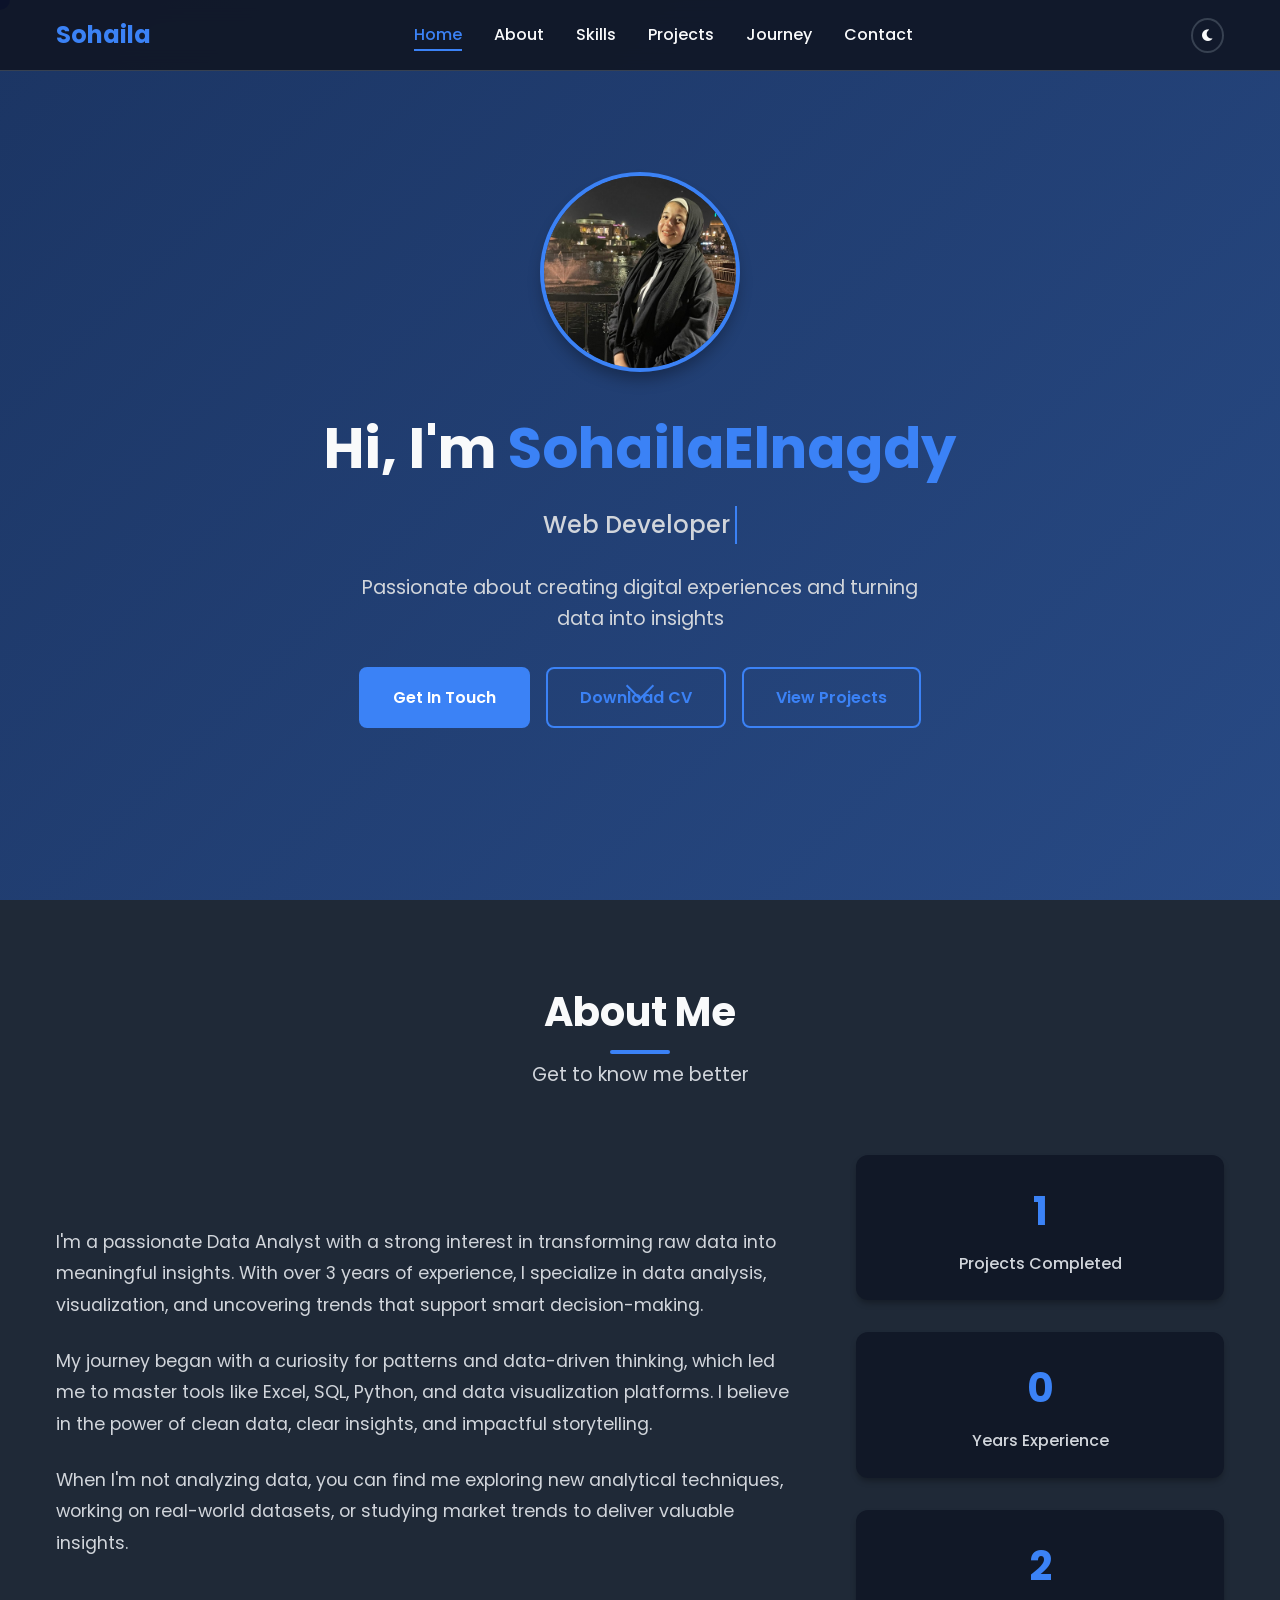
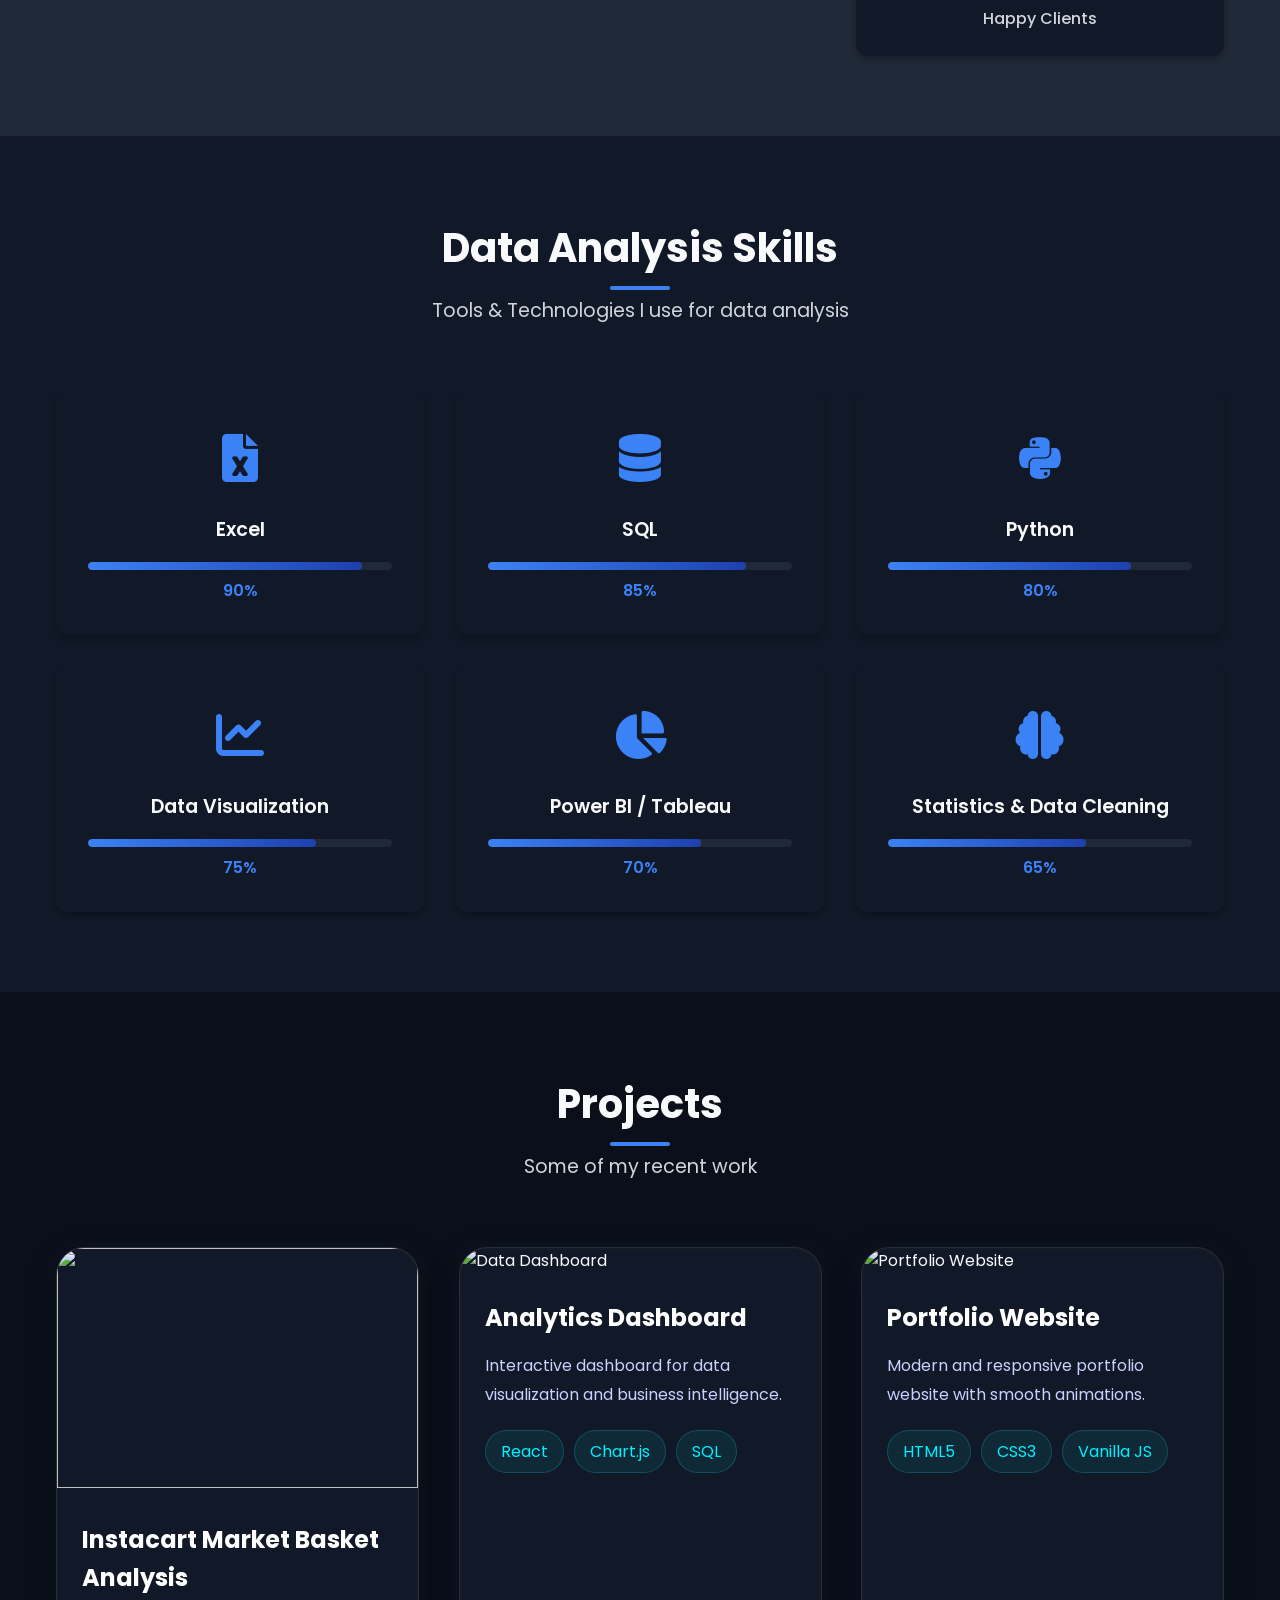
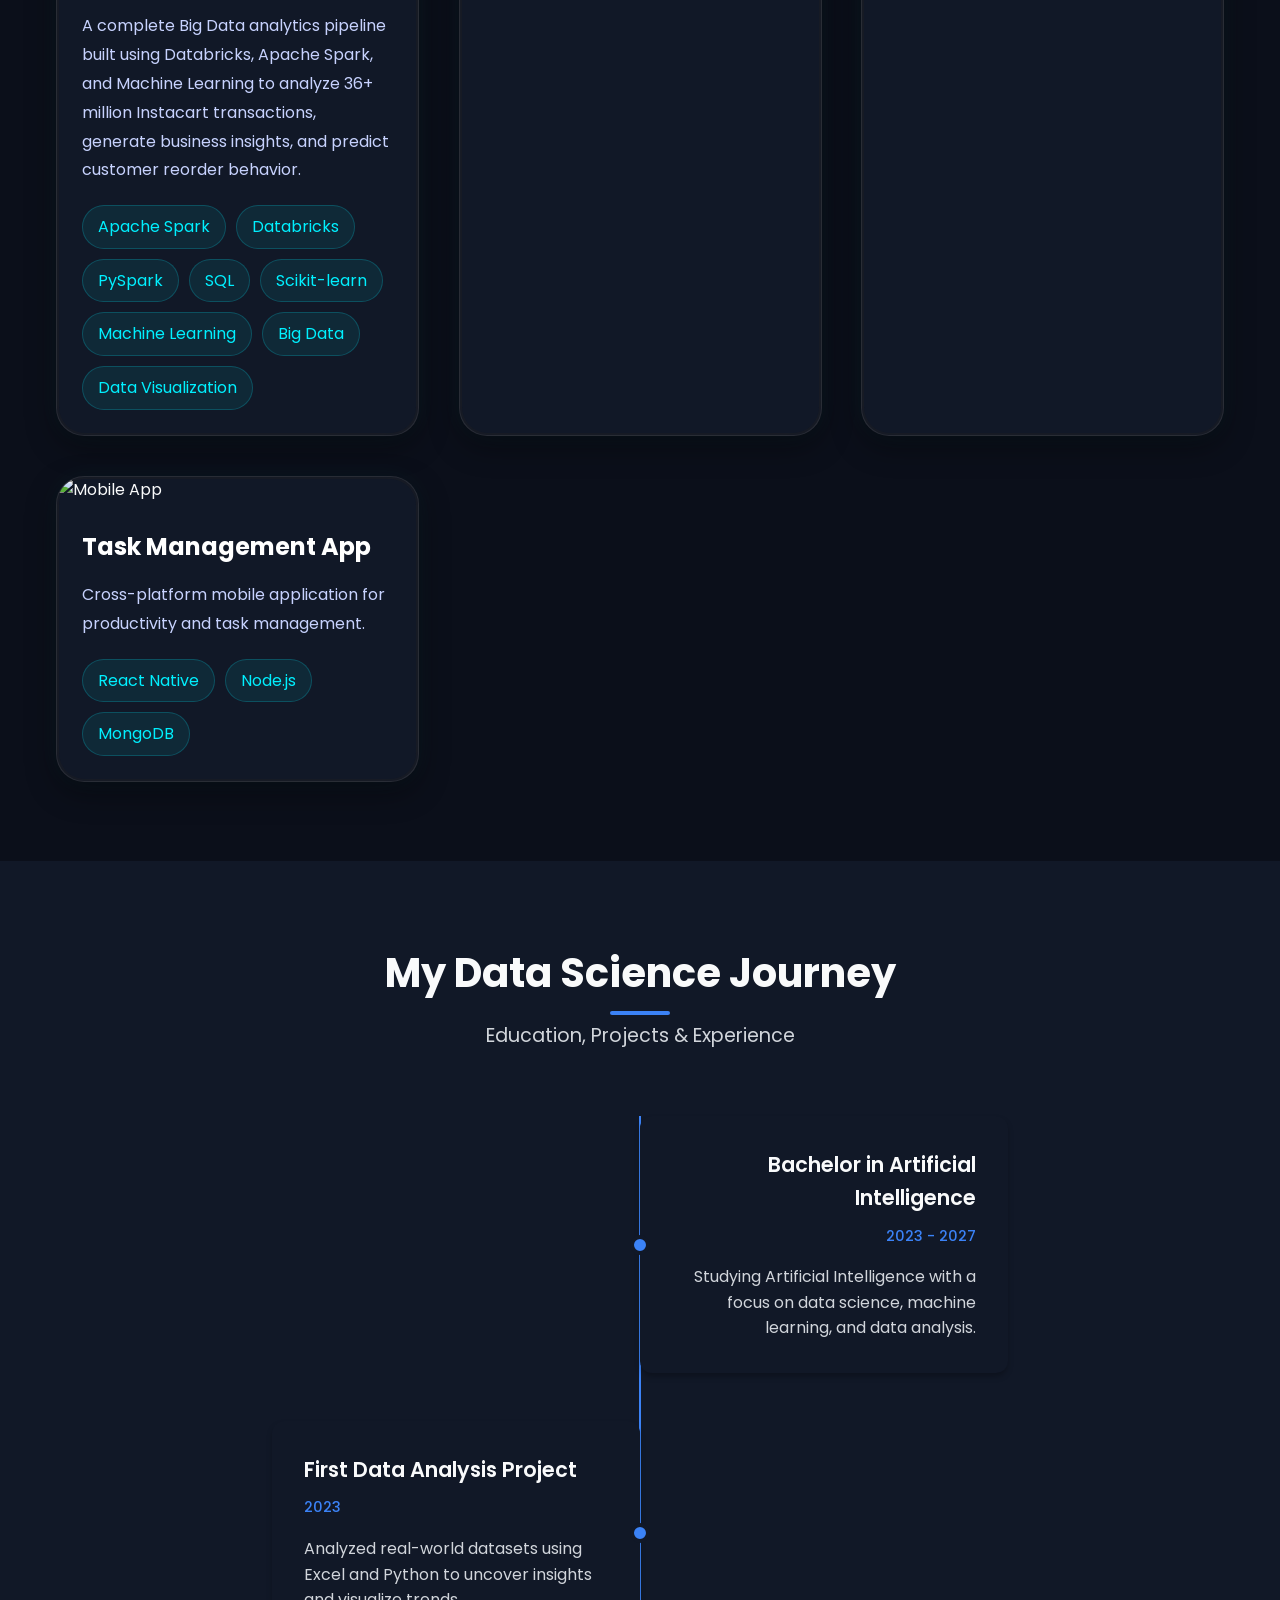
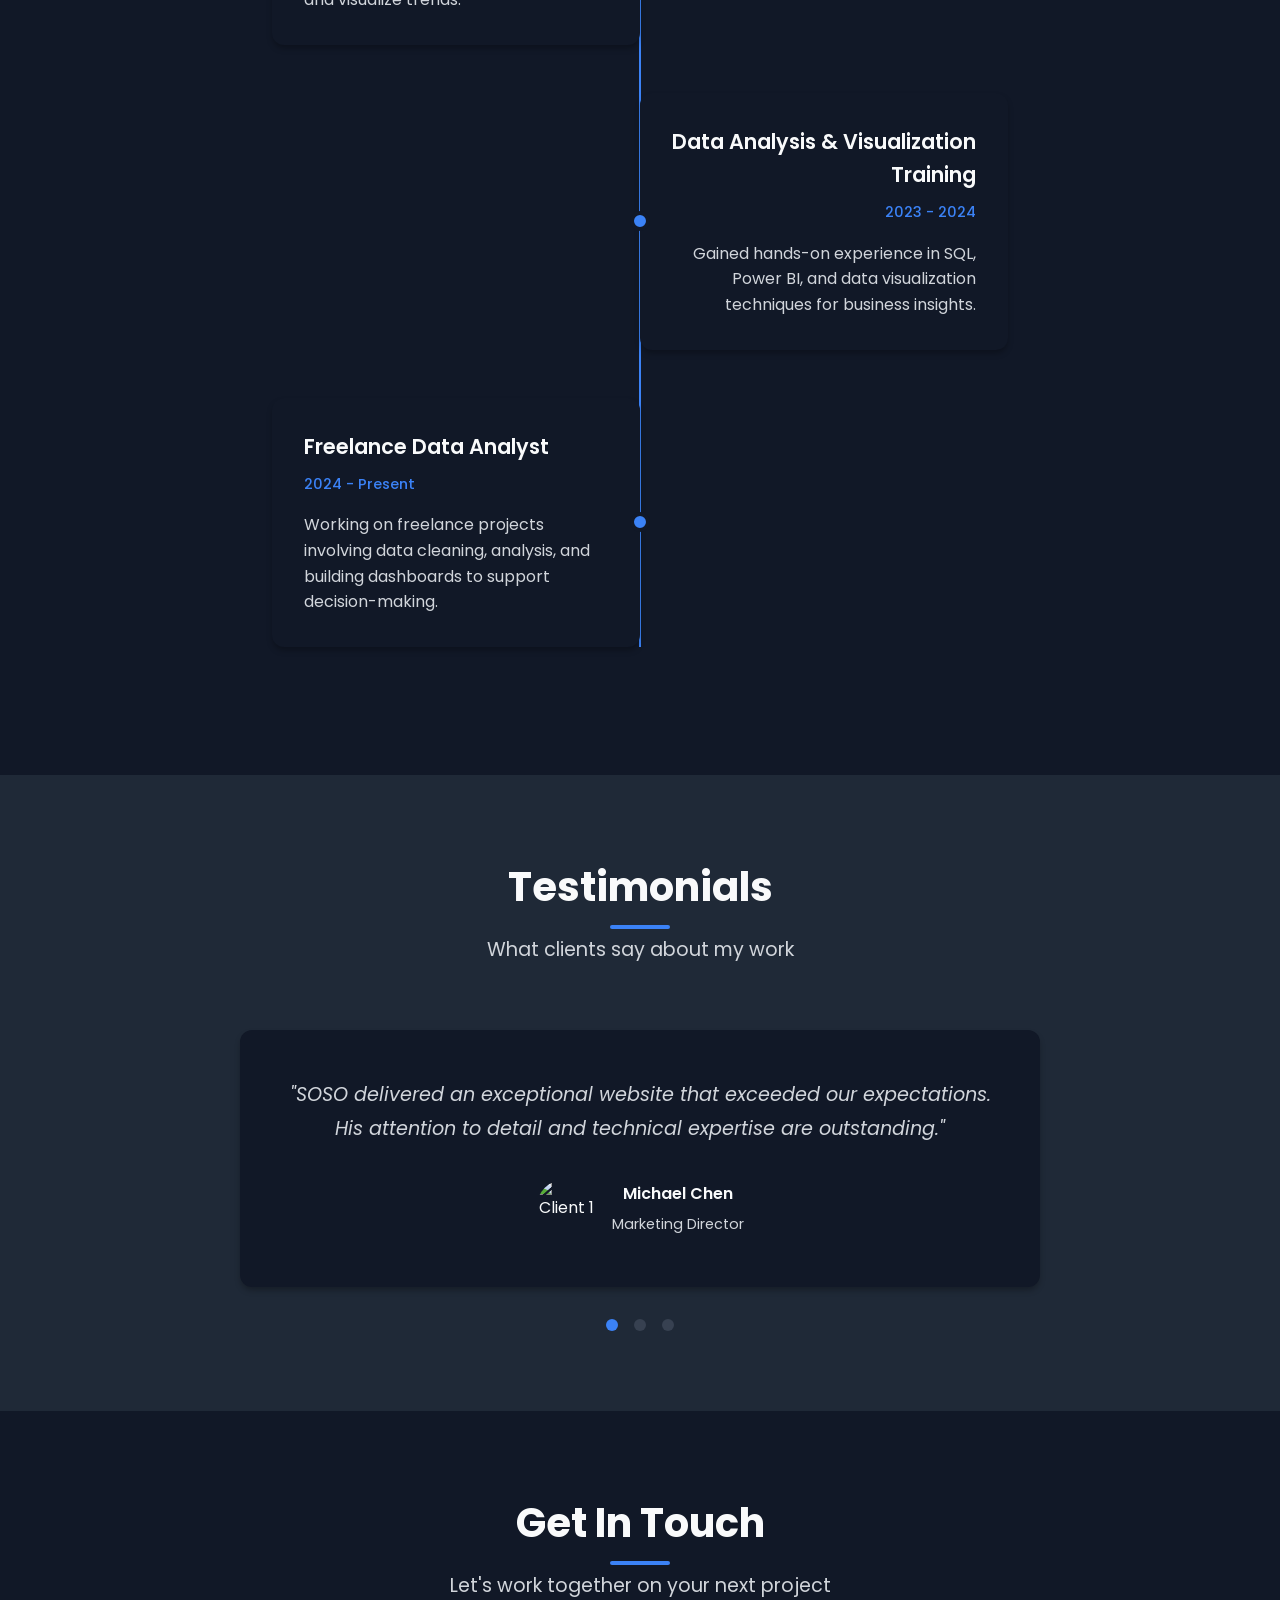
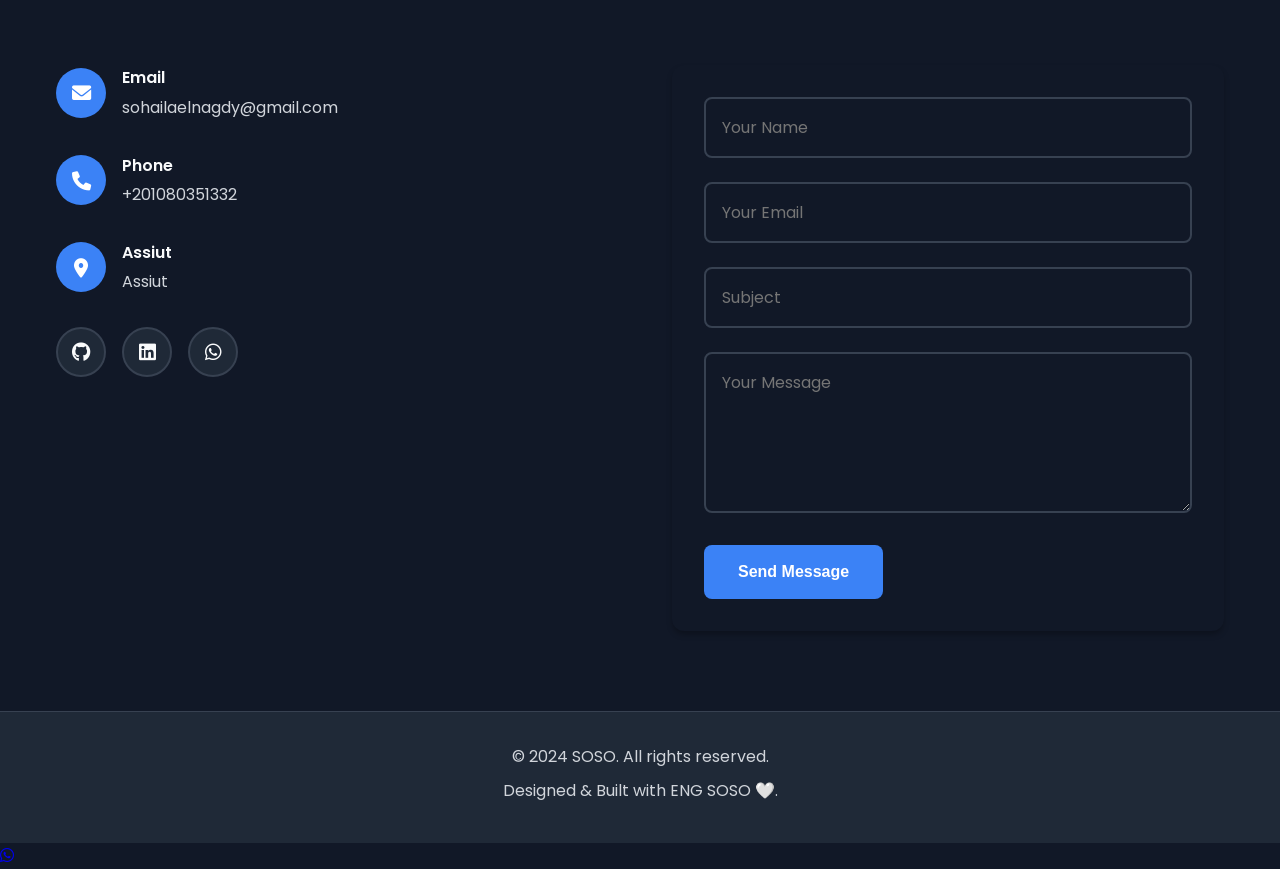
==== index.html @ 79923cd2 "Update index.html" ====
<!DOCTYPE html>
<html lang="en">
<head>
    <meta charset="UTF-8">
    <meta name="viewport" content="width=device-width, initial-scale=1.0">
    <title>Sohailaelnagdy</title>
    <link rel="preconnect" href="https://fonts.googleapis.com">
    <link rel="preconnect" href="https://fonts.gstatic.com" crossorigin>
    <link href="https://fonts.googleapis.com/css2?family=Poppins:wght@300;400;500;600;700&display=swap" rel="stylesheet">
    <link rel="stylesheet" href="https://cdnjs.cloudflare.com/ajax/libs/font-awesome/6.0.0/css/all.min.css">
    <link rel="stylesheet" href="main.css">
    <link rel="stylesheet" href="responsive.css">
</head>
<body>
    <!-- Navigation -->
    <nav class="navbar" id="navbar">
        <div class="nav-container">
            <div class="nav-logo">
                <a href="#home">Sohaila</a>
            </div>
            
            <ul class="nav-menu" id="nav-menu">
                <li class="nav-item">
                    <a href="#home" class="nav-link">Home</a>
                </li>
                <li class="nav-item">
                    <a href="#about" class="nav-link">About</a>
                </li>
                <li class="nav-item">
                    <a href="#skills" class="nav-link">Skills</a>
                </li>
                <li class="nav-item">
                    <a href="#projects" class="nav-link">Projects</a>
                </li>
                <li class="nav-item">
                    <a href="#timeline" class="nav-link">Journey</a>
                </li>
                <li class="nav-item">
                    <a href="#contact" class="nav-link">Contact</a>
                </li>
            </ul>

            <div class="nav-actions">
                <button class="theme-toggle" id="theme-toggle">
                    <i class="fas fa-moon"></i>
                </button>
                
                <div class="nav-toggle" id="nav-toggle">
                    <span class="bar"></span>
                    <span class="bar"></span>
                    <span class="bar"></span>
                </div>
            </div>
            
        </div>
    </nav>

    <!-- Hero Section -->
    <section id="home" class="hero">
        <div class="hero-container">
            <div class="hero-content">
                <div class="profile-image">
                    <img src="imag.jpeg" alt="Zezo Profile">
                </div>
                <h1 class="hero-title">Hi, I'm <span class="highlight">SohailaElnagdy</span></h1>
                <div class="animated-text">
                    <span class="text-animate" id="animated-text"></span>
                </div>
                <p class="hero-description">Passionate about creating digital experiences and turning data into insights</p>
                <div class="hero-buttons">
                    <a href="#contact" class="btn btn-primary">Get In Touch</a>
                    <a href="#" class="btn btn-outline">Download CV</a>
                    <a href="#projects" class="btn btn-outline">View Projects</a>
                    
                </div>
            </div>
            <div class="scroll-indicator">
                <div class="scroll-arrow"></div>
            </div>
        </div>
        <!-- <video autoplay muted loop>
    <source src="background.mp4" type="video/mp4"> -->
    </section>

    
    <!-- About Section -->
    <section id="about" class="about">
        <div class="container">
            <div class="section-header">
                <h2 class="section-title">About Me</h2>
                <p class="section-subtitle">Get to know me better</p>
            </div>
            <div class="about-content">
                <div class="about-text">
                    <p>I'm a passionate Data Analyst with a strong interest in transforming raw data into meaningful insights. With over 3 years of experience, I specialize in data analysis, visualization, and uncovering trends that support smart decision-making.</p>

                    <p>My journey began with a curiosity for patterns and data-driven thinking, which led me to master tools like Excel, SQL, Python, and data visualization platforms. I believe in the power of clean data, clear insights, and impactful storytelling.</p>

                    <p>When I'm not analyzing data, you can find me exploring new analytical techniques, working on real-world datasets, or studying market trends to deliver valuable insights.</p>
                </div>
                <div class="about-stats">
                    <div class="stat-item">
                        <h3 class="stat-number" data-target="5">0</h3>
                        <p class="stat-label">Projects Completed</p>
                    </div>
                    <div class="stat-item">
                        <h3 class="stat-number" data-target="3">0</h3>
                        <p class="stat-label">Years Experience</p>
                    </div>
                    <div class="stat-item">
                        <h3 class="stat-number" data-target="9">0</h3>
                        <p class="stat-label">Happy Clients</p>
                    </div>
                </div>
            </div>
        </div>
    </section>

    <!-- Skills Section -->
    <section id="skills" class="skills">
        <div class="container">
            <div class="section-header">
                <h2 class="section-title">Data Analysis Skills</h2>
                <p class="section-subtitle">Tools & Technologies I use for data analysis</p>
            </div>
    
            <div class="skills-grid">
    
                <div class="skill-card" data-skill="90">
                    <div class="skill-icon">
                        <i class="fas fa-file-excel"></i>
                    </div>
                    <h3 class="skill-name">Excel</h3>
                    <div class="skill-progress">
                        <div class="progress-bar" data-width="90"></div>
                    </div>
                    <span class="skill-percentage">90%</span>
                </div>
    
                <div class="skill-card" data-skill="85">
                    <div class="skill-icon">
                        <i class="fas fa-database"></i>
                    </div>
                    <h3 class="skill-name">SQL</h3>
                    <div class="skill-progress">
                        <div class="progress-bar" data-width="85"></div>
                    </div>
                    <span class="skill-percentage">85%</span>
                </div>
    
                <div class="skill-card" data-skill="80">
                    <div class="skill-icon">
                        <i class="fab fa-python"></i>
                    </div>
                    <h3 class="skill-name">Python</h3>
                    <div class="skill-progress">
                        <div class="progress-bar" data-width="80"></div>
                    </div>
                    <span class="skill-percentage">80%</span>
                </div>
    
                <div class="skill-card" data-skill="75">
                    <div class="skill-icon">
                        <i class="fas fa-chart-line"></i>
                    </div>
                    <h3 class="skill-name">Data Visualization</h3>
                    <div class="skill-progress">
                        <div class="progress-bar" data-width="75"></div>
                    </div>
                    <span class="skill-percentage">75%</span>
                </div>
    
                <div class="skill-card" data-skill="70">
                    <div class="skill-icon">
                        <i class="fas fa-chart-pie"></i>
                    </div>
                    <h3 class="skill-name">Power BI / Tableau</h3>
                    <div class="skill-progress">
                        <div class="progress-bar" data-width="70"></div>
                    </div>
                    <span class="skill-percentage">70%</span>
                </div>
    
                <div class="skill-card" data-skill="65">
                    <div class="skill-icon">
                        <i class="fas fa-brain"></i>
                    </div>
                    <h3 class="skill-name">Statistics & Data Cleaning</h3>
                    <div class="skill-progress">
                        <div class="progress-bar" data-width="65"></div>
                    </div>
                    <span class="skill-percentage">65%</span>
                </div>
    
            </div>
        </div>
    </section>

    <!-- Projects Section -->
    <section id="projects" class="projects">
        <div class="container">
            <div class="section-header">
                <h2 class="section-title">Projects</h2>
                <p class="section-subtitle">Some of my recent work</p>
            </div>
            <div class="projects-grid">
                <div class="project-card">
                    <div class="project-image">
                        <img src="https://www.orbitechno.com/assets/images/animal/1736480292-1590826222.jpg">
                        <div class="project-overlay">
                            <a href="https://github.com/s23011844-maker/EcommerceProject" class="project-link">View Project</a>

                        </div>
                    </div>
                  <div class="project-info">
    <h3 class="project-title">Instacart Market Basket Analysis</h3>

    <p class="project-description">
        A complete Big Data analytics pipeline built using Databricks, Apache Spark, and Machine Learning to analyze 36+ million Instacart transactions, generate business insights, and predict customer reorder behavior.
    </p>

    <div class="project-tags">
        <span class="tag">Apache Spark</span>
        <span class="tag">Databricks</span>
        <span class="tag">PySpark</span>
        <span class="tag">SQL</span>
        <span class="tag">Scikit-learn</span>
        <span class="tag">Machine Learning</span>
        <span class="tag">Big Data</span>
        <span class="tag">Data Visualization</span>
    </div>
</div>
                </div>
                <div class="project-card">
                    <div class="project-image">
                        <img src="https://images.pexels.com/photos/590020/pexels-photo-590020.jpeg?auto=compress&cs=tinysrgb&w=500" alt="Data Dashboard">
                        <div class="project-overlay">
                            <a href="#" class="project-link">View Project</a>
                        </div>
                    </div>
                    <div class="project-info">
                        <h3 class="project-title">Analytics Dashboard</h3>
                        <p class="project-description">Interactive dashboard for data visualization and business intelligence.</p>
                        <div class="project-tags">
                            <span class="tag">React</span>
                            <span class="tag">Chart.js</span>
                            <span class="tag">SQL</span>
                        </div>
                    </div>
                </div>
                <div class="project-card">
                    <div class="project-image">
                        <img src="https://images.pexels.com/photos/4164418/pexels-photo-4164418.jpeg?auto=compress&cs=tinysrgb&w=500" alt="Portfolio Website">
                        <div class="project-overlay">
                            <a href="#" class="project-link">View Project</a>
                        </div>
                    </div>
                    <div class="project-info">
                        <h3 class="project-title">Portfolio Website</h3>
                        <p class="project-description">Modern and responsive portfolio website with smooth animations.</p>
                        <div class="project-tags">
                            <span class="tag">HTML5</span>
                            <span class="tag">CSS3</span>
                            <span class="tag">Vanilla JS</span>
                        </div>
                    </div>
                </div>
                <div class="project-card">
                    <div class="project-image">
                        <img src="https://images.pexels.com/photos/3183150/pexels-photo-3183150.jpeg?auto=compress&cs=tinysrgb&w=500" alt="Mobile App">
                        <div class="project-overlay">
                            <a href="#" class="project-link">View Project</a>
                        </div>
                    </div>
                    <div class="project-info">
                        <h3 class="project-title">Task Management App</h3>
                        <p class="project-description">Cross-platform mobile application for productivity and task management.</p>
                        <div class="project-tags">
                            <span class="tag">React Native</span>
                            <span class="tag">Node.js</span>
                            <span class="tag">MongoDB</span>
                        </div>
                    </div>
                </div>
            </div>
        </div>
    </section>
    <!-- Timeline Section -->
    <section id="timeline" class="timeline">
        <div class="container">
            <div class="section-header">
                <h2 class="section-title">My Data Science Journey</h2>
                <p class="section-subtitle">Education, Projects & Experience</p>
            </div>
    
            <div class="timeline-container">
    
                <div class="timeline-item">
                    <div class="timeline-marker"></div>
                    <div class="timeline-content">
                        <h3 class="timeline-title">Bachelor in Artificial Intelligence</h3>
                        <span class="timeline-date">2023 - 2027</span>
                        <p class="timeline-description">
                            Studying Artificial Intelligence with a focus on data science, machine learning, and data analysis.
                        </p>
                    </div>
                </div>
    
                <div class="timeline-item">
                    <div class="timeline-marker"></div>
                    <div class="timeline-content">
                        <h3 class="timeline-title">First Data Analysis Project</h3>
                        <span class="timeline-date">2023</span>
                        <p class="timeline-description">
                            Analyzed real-world datasets using Excel and Python to uncover insights and visualize trends.
                        </p>
                    </div>
                </div>
    
                <div class="timeline-item">
                    <div class="timeline-marker"></div>
                    <div class="timeline-content">
                        <h3 class="timeline-title">Data Analysis & Visualization Training</h3>
                        <span class="timeline-date">2023 - 2024</span>
                        <p class="timeline-description">
                            Gained hands-on experience in SQL, Power BI, and data visualization techniques for business insights.
                        </p>
                    </div>
                </div>
    
                <div class="timeline-item">
                    <div class="timeline-marker"></div>
                    <div class="timeline-content">
                        <h3 class="timeline-title">Freelance Data Analyst</h3>
                        <span class="timeline-date">2024 - Present</span>
                        <p class="timeline-description">
                            Working on freelance projects involving data cleaning, analysis, and building dashboards to support decision-making.
                        </p>
                    </div>
                </div>
    
            </div>
        </div>
    </section>

    <!-- Testimonials Section -->
    <section id="testimonials" class="testimonials">
        <div class="container">
            <div class="section-header">
                <h2 class="section-title">Testimonials</h2>
                <p class="section-subtitle">What clients say about my work</p>
            </div>
            <div class="testimonial-slider">
                <div class="testimonial-item active">
                    <div class="testimonial-content">
                        <p>"SOSO delivered an exceptional website that exceeded our expectations. His attention to detail and technical expertise are outstanding."</p>
                        <div class="testimonial-author">
                            <img src="https://de.web.img3.acsta.net/r_654_368/img/18/e1/18e13346c909bdeaecd4d422c43b8c72.jpg" alt="Client 1">
                            <div class="author-info">
                                <h4>Michael Chen</h4>
                                <span>Marketing Director</span>
                            </div>
                        </div>
                    </div>
                </div>
                <div class="testimonial-item">
                    <div class="testimonial-content">
                        <p>"The data analysis insights SOSO provided helped us make crucial business decisions. Highly professional and reliable."</p>
                        <div class="testimonial-author">
                            <img src="https://e1.pxfuel.com/desktop-wallpaper/127/206/desktop-wallpaper-teen-wolf-allison-argent-and-crystal-reed-allison-argent.jpg" alt="Client 2">
                            <div class="author-info">
                                <h4>Sarah Johnson</h4>
                                <span>Business Owner</span>
                            </div>
                        </div>
                    </div>
                </div>
                <div class="testimonial-item">
                    <div class="testimonial-content">
                        <p>"Working with SOSO was a pleasure. The project was delivered on time with excellent communication throughout."</p>
                        <div class="testimonial-author">
                            <img src="https://media.filfan.com/NewsPics/FilfanNew/large/GreenEys_24.jpg" alt="Client 3">
                            <div class="author-info">
                                <h4>Emily Rodriguez</h4>
                                <span>Startup Founder</span>
                            </div>
                        </div>
                    </div>
                </div>
            </div>
            <div class="testimonial-dots">
                <span class="dot active" data-slide="0"></span>
                <span class="dot" data-slide="1"></span>
                <span class="dot" data-slide="2"></span>
            </div>
        </div>
    </section>

    <!-- Contact Section -->
    <section id="contact" class="contact">
        <div class="container">
            <div class="section-header">
                <h2 class="section-title">Get In Touch</h2>
                <p class="section-subtitle">Let's work together on your next project</p>
            </div>
            <div class="contact-content">
                <div class="contact-info">
                    <div class="contact-item">
                        <div class="contact-icon">
                            <i class="fas fa-envelope"></i>
                        </div>
                        <div class="contact-details">
                            <h4>Email</h4>
                            <p>sohailaelnagdy@gmail.com</p>
                        </div>
                    </div>
                    <div class="contact-item">
                        <div class="contact-icon">
                            <i class="fas fa-phone"></i>
                        </div>
                        <div class="contact-details">
                            <h4>Phone</h4>
                            <p>+201080351332</p>
                        </div>
                    </div>
                    <div class="contact-item">
                        <div class="contact-icon">
                            <i class="fas fa-map-marker-alt"></i>
                        </div>
                        <div class="contact-details">
                            <h4>Assiut</h4>
                            <p>Assiut</p>
                        </div>
                    </div>
                    <div class="social-links">
                        <a href="https://github.com/s23011844-maker" class="social-link">
                            <i class="fab fa-github"></i>
                        </a>
                        <a href="https://www.linkedin.com/in/sohaila-abdelaal-elnagdy-907010293?" class="social-link">
                            <i class="fab fa-linkedin"></i>
                        </a>
                       
                        <a href="+201080351332" class="social-link">
                            <i class="fab fa-whatsapp"></i>
                        </a>
                    </div>
                </div>
                <div class="contact-form">
                    <form id="contact-form">
                        <div class="form-group">
                            <input type="text" id="name" name="name" placeholder="Your Name" required>
                        </div>
                        <div class="form-group">
                            <input type="email" id="email" name="email" placeholder="Your Email" required>
                        </div>
                        <div class="form-group">
                            <input type="text" id="subject" name="subject" placeholder="Subject" required>
                        </div>
                        <div class="form-group">
                            <textarea id="message" name="message" rows="5" placeholder="Your Message" required></textarea>
                        </div>
                        <button type="submit" class="btn btn-primary">Send Message</button>
                    </form>
                </div>
            </div>
        </div>
    </section>

    <!-- Footer -->
    <footer class="footer">
        <div class="container">
            <div class="footer-content">
                <p>&copy; 2024 SOSO. All rights reserved.</p>
                <p>Designed & Built with ENG SOSO 🤍.</p>
            </div>
        </div>
    </footer>

    <script src="main.js"></script>
    <script src="animations.js"></script>
    <script src="darkmode.js"></script>
    <a href="+201080351332" target="_blank" class="floating-whatsapp" aria-label="تواصل معي على واتساب">
    <i class="fab fa-whatsapp"></i>
</a>
</body
    </html>
---- main.css ----
/* Reset and Base Styles */
* {
    margin: 0;
    padding: 0;
    box-sizing: border-box;
}

:root {
    --primary-color: #3B82F6;
    --secondary-color: #1E40AF;
    --accent-color: #F59E0B;
    --text-primary: #1F2937;
    --text-secondary: #6B7280;
    --bg-primary: #FFFFFF;
    --bg-secondary: #F3F4F6;
    --border-color: #E5E7EB;
    --shadow: 0 4px 6px -1px rgba(0, 0, 0, 0.1);
    --shadow-lg: 0 10px 15px -3px rgba(0, 0, 0, 0.1);
    --transition: all 0.3s cubic-bezier(0.4, 0, 0.2, 1);
}

[data-theme="dark"] {
    --text-primary: #F9FAFB;
    --text-secondary: #D1D5DB;
    --bg-primary: #111827;
    --bg-secondary: #1F2937;
    --border-color: #374151;
    --shadow: 0 4px 6px -1px rgba(0, 0, 0, 0.3);
    --shadow-lg: 0 10px 15px -3px rgba(0, 0, 0, 0.3);
}

html {
    scroll-behavior: smooth;
    scroll-padding-top: 80px; 
}

body {
    font-family: 'Poppins', sans-serif;
    line-height: 1.6;
    color: var(--text-primary);
    background-color: var(--bg-primary);
    transition: var(--transition);
}

.container {
    max-width: 1200px;
    margin: 0 auto;
    padding: 0 1rem;
}

/* Navigation */
.navbar {
    position: fixed;
    top: 0;
    width: 100%;
    background: rgba(255, 255, 255, 0.95);
    backdrop-filter: blur(10px);
    z-index: 1000;
    padding: 1rem 0;
    transition: var(--transition);
    border-bottom: 1px solid var(--border-color);
}

[data-theme="dark"] .navbar {
    background: rgba(17, 24, 39, 0.95);
}

.navbar.scrolled {
    background: var(--bg-primary);
    box-shadow: var(--shadow);
}

.nav-container {
    max-width: 1200px;
    margin: 0 auto;
    padding: 0 1rem;
    display: flex;
    justify-content: space-between;
    align-items: center;
}

.nav-logo a {
    font-size: 1.5rem;
    font-weight: 700;
    color: var(--primary-color);
    text-decoration: none;
}

.nav-menu {
    display: flex;
    list-style: none;
    gap: 2rem;
}

.nav-link {
    color: var(--text-primary);
    text-decoration: none;
    font-weight: 500;
    transition: var(--transition);
    position: relative;
}

.nav-link:hover,
.nav-link.active {
    color: var(--primary-color);
}

.nav-link::after {
    content: '';
    position: absolute;
    bottom: -5px;
    left: 0;
    width: 0;
    height: 2px;
    background: var(--primary-color);
    transition: var(--transition);
}

.nav-link:hover::after,
.nav-link.active::after {
    width: 100%;
}

.nav-actions {
    display: flex;
    align-items: center;
    gap: 1rem;
}

.theme-toggle {
    background: none;
    border: 2px solid var(--border-color);
    color: var(--text-primary);
    padding: 0.5rem;
    border-radius: 50%;
    cursor: pointer;
    transition: var(--transition);
    margin-left: 1rem;
}

.theme-toggle:hover {
    border-color: var(--primary-color);
    color: var(--primary-color);
}

.nav-toggle {
    display: none;
    flex-direction: column;
    cursor: pointer;
}

.bar {
    width: 25px;
    height: 3px;
    background: var(--text-primary);
    margin: 3px 0;
    transition: var(--transition);
}

@media (min-width: 769px) {
    .nav-toggle {
        display: none;
    }
}

/* Hero Section */
.hero {
    min-height: 100vh;
    display: flex;
    align-items: center;
    background: linear-gradient(135deg, var(--bg-primary) 0%, var(--bg-secondary) 100%);
    position: relative;
    overflow: hidden;
    padding-top: 80px;
}

.hero::before {
    content: '';
    position: absolute;
    top: 0;
    left: 0;
    right: 0;
    bottom: 0;
    background: linear-gradient(135deg, #1e3c72, #2a5298);
    opacity: 0.8;
    z-index: 0;
}

.hero-container {
    max-width: 1200px;
    margin: 0 auto;
    padding: 0 1rem;
    text-align: center;
    position: relative;
    z-index: 1;
}

.profile-image {
    width: 200px;
    height: 200px;
    margin: 0 auto 2rem;
    border-radius: 50%;
    overflow: hidden;
    border: 4px solid var(--primary-color);
    box-shadow: var(--shadow-lg);
    transition: var(--transition);
}

.profile-image:hover {
    transform: scale(1.05);
}

.profile-image img {
    width: 100%;
    height: 100%;
    object-fit: cover;
}

.hero-title {
    font-size: 3.5rem;
    font-weight: 700;
    margin-bottom: 1rem;
    color: var(--text-primary);
}

.hero-title .typing {
    width: 0;
    overflow: hidden;
    white-space: nowrap;
    border-right: 3px solid #0ea5e9;
    animation: typing 3s steps(15, end) forwards, blink 0.8s infinite;
    display: inline-block;
}

@keyframes typing {
    from {width: 0;}
    to {width: 100%;}
}

@keyframes blink {
    50% {border-color: transparent;}
}

.highlight {
    color: var(--primary-color);
}

.animated-text {
    font-size: 1.5rem;
    margin-bottom: 2rem;
    height: 2rem;
    display: flex;
    align-items: center;
    justify-content: center;
}

.text-animate {
    color: var(--text-secondary);
    font-weight: 500;
    border-right: 2px solid var(--primary-color);
    padding-right: 5px;
    animation: cursor-blink 1s infinite;
}

@keyframes cursor-blink {
    0%, 50% { border-color: var(--primary-color); }
    51%, 100% { border-color: transparent; }
}

.hero-description {
    font-size: 1.2rem;
    color: var(--text-secondary);
    max-width: 600px;
    margin: 0 auto 2rem;
}

.hero-buttons {
    display: flex;
    gap: 1rem;
    justify-content: center;
    flex-wrap: wrap;
}

.scroll-indicator {
    position: absolute;
    bottom: 2rem;
    left: 50%;
    transform: translateX(-50%);
}

.scroll-arrow {
    width: 20px;
    height: 20px;
    border-right: 2px solid var(--primary-color);
    border-bottom: 2px solid var(--primary-color);
    transform: rotate(45deg);
    animation: bounce 2s infinite;
}

@keyframes bounce {
    0%, 20%, 50%, 80%, 100% {
        transform: translateY(0) rotate(45deg);
    }
    40% {
        transform: translateY(-10px) rotate(45deg);
    }
    60% {
        transform: translateY(-5px) rotate(45deg);
    }
}

/* Buttons */
.btn {
    display: inline-block;
    padding: 1rem 2rem;
    border-radius: 8px;
    text-decoration: none;
    font-weight: 600;
    transition: var(--transition);
    border: 2px solid transparent;
    cursor: pointer;
    font-size: 1rem;
}

.btn-primary {
    background: var(--primary-color);
    color: white;
}

.btn-primary:hover {
    background: var(--secondary-color);
    transform: translateY(-2px);
    box-shadow: var(--shadow-lg);
}

.btn-outline {
    border: 2px solid var(--primary-color);
    color: var(--primary-color);
    background: transparent;
}

.btn-outline:hover {
    background: var(--primary-color);
    color: white;
    transform: translateY(-2px);
    box-shadow: var(--shadow-lg);
}

/* Section Styles */
section {
    padding: 5rem 0;
}

.section-header {
    text-align: center;
    margin-bottom: 4rem;
}

.section-title {
    font-size: 2.5rem;
    font-weight: 700;
    color: var(--text-primary);
    margin-bottom: 1rem;
    position: relative;
}

.section-title::after {
    content: '';
    position: absolute;
    bottom: -10px;
    left: 50%;
    transform: translateX(-50%);
    width: 60px;
    height: 4px;
    background: var(--primary-color);
    border-radius: 2px;
}

.section-subtitle {
    font-size: 1.2rem;
    color: var(--text-secondary);
}

/* About Section */
.about {
    background: var(--bg-secondary);
}

.about-content {
    display: grid;
    grid-template-columns: 2fr 1fr;
    gap: 4rem;
    align-items: center;
}

.about-text p {
    margin-bottom: 1.5rem;
    color: var(--text-secondary);
    font-size: 1.1rem;
    line-height: 1.8;
}

.about-stats {
    display: flex;
    flex-direction: column;
    gap: 2rem;
}

.stat-item {
    text-align: center;
    padding: 1.5rem;
    background: var(--bg-primary);
    border-radius: 12px;
    box-shadow: var(--shadow);
    transition: var(--transition);
}

.stat-item:hover {
    transform: translateY(-5px);
    box-shadow: var(--shadow-lg);
}

.stat-number {
    font-size: 2.5rem;
    font-weight: 700;
    color: var(--primary-color);
    margin-bottom: 0.5rem;
}

.stat-label {
    color: var(--text-secondary);
    font-weight: 500;
}

/* Skills Section */
.skills-grid {
    display: grid;
    grid-template-columns: repeat(auto-fit, minmax(300px, 1fr));
    gap: 2rem;
}

.skill-card {
    background: var(--bg-primary);
    padding: 2rem;
    border-radius: 12px;
    box-shadow: var(--shadow);
    transition: var(--transition);
    text-align: center;
}

.skill-card:hover {
    transform: translateY(-5px);
    box-shadow: var(--shadow-lg);
}

.skill-icon {
    font-size: 3rem;
    color: var(--primary-color);
    margin-bottom: 1rem;
}

.skill-name {
    font-size: 1.2rem;
    font-weight: 600;
    color: var(--text-primary);
    margin-bottom: 1rem;
}

.skill-progress {
    width: 100%;
    height: 8px;
    background: var(--bg-secondary);
    border-radius: 4px;
    overflow: hidden;
    margin-bottom: 0.5rem;
}

.progress-bar {
    height: 100%;
    background: linear-gradient(90deg, var(--primary-color), var(--secondary-color));
    border-radius: 4px;
    width: 0;
    transition: width 2s ease-in-out;
}

.skill-percentage {
    font-weight: 600;
    color: var(--primary-color);
}

/* =========================
   FUTURISTIC PROJECT CARDS
========================= */
.projects {
    background: #0b0f1a;
    position: relative;
    overflow: hidden;
}

.projects-grid {
    display: grid;
    grid-template-columns: repeat(auto-fit, minmax(340px, 1fr));
    gap: 40px;
    perspective: 1400px;
}

@keyframes floatCard {
    0% { transform: translateY(0px); }
    50% { transform: translateY(-15px); }
    100% { transform: translateY(0px); }
}

.project-card {
    position: relative;
    overflow: hidden;
    border-radius: 28px;
    background: rgba(255, 255, 255, 0.05);
    backdrop-filter: blur(20px);
    border: 1px solid rgba(255, 255, 255, 0.08);
    box-shadow: 0 10px 30px rgba(0, 0, 0, 0.4), 0 0 25px rgba(0, 255, 255, 0.05);
    transition: transform .25s cubic-bezier(.2, .8, .2, 1), box-shadow .25s ease;
    transform-style: preserve-3d;
    animation: floatCard 5s ease-in-out infinite;
}

.project-card::before {
    content: "";
    position: absolute;
    inset: -2px;
    background: linear-gradient(135deg, #00f0ff, #7b2cff, #ff00c8, #00f0ff);
    background-size: 300% 300%;
    border-radius: 30px;
    z-index: 0;
    opacity: 0;
    transition: 0.5s;
    animation: glowMove 6s linear infinite;
}

@keyframes glowMove {
    0% { background-position: 0% 50%; }
    50% { background-position: 100% 50%; }
    100% { background-position: 0% 50%; }
}

.project-card:hover::before {
    opacity: 1;
}

.project-card::after {
    content: "";
    position: absolute;
    inset: 2px;
    background: #111827;
    border-radius: 26px;
    z-index: 1;
}

.project-image,
.project-info {
    position: relative;
    z-index: 2;
}

.project-image {
    overflow: hidden;
}

.project-image img {
    width: 100%;
    height: 240px;
    object-fit: cover;
    transition: transform .6s ease;
}

.project-card:hover img {
    transform: scale(1.12);
}

.project-overlay {
    position: absolute;
    inset: 0;
    background: linear-gradient(to top, rgba(0, 0, 0, 0.8), transparent);
    display: flex;
    justify-content: center;
    align-items: center;
    opacity: 0;
    transition: 0.5s;
}

.project-card:hover .project-overlay {
    opacity: 1;
}

.project-link {
    padding: 12px 24px;
    background: rgba(255, 255, 255, 0.08);
    border: 1px solid rgba(255, 255, 255, 0.2);
    backdrop-filter: blur(10px);
    border-radius: 999px;
    color: white;
    text-decoration: none;
    font-weight: 600;
    transition: 0.4s;
}

.project-link:hover {
    background: #00f0ff;
    color: #111827;
    transform: translateY(-4px) scale(1.08);
}

.project-info {
    padding: 25px;
}

.project-title {
    color: white;
    font-size: 24px;
    margin-bottom: 15px;
}

.project-description {
    color: #c7d2fe;
    line-height: 1.8;
    margin-bottom: 20px;
}

.project-tags {
    display: flex;
    flex-wrap: wrap;
    gap: 10px;
}

.tag {
    padding: 8px 15px;
    border-radius: 999px;
    background: rgba(0, 240, 255, 0.08);
    border: 1px solid rgba(0, 240, 255, 0.2);
    color: #00f0ff;
    transition: 0.4s;
}

.tag:hover {
    transform: translateY(-5px) scale(1.08);
    background: #00f0ff;
    color: #111827;
    box-shadow: 0 0 20px rgba(0, 240, 255, 0.5);
}

.project-card:hover {
    transform: rotateX(8deg) rotateY(-8deg) translateY(-15px) scale(1.03);
    box-shadow: 0 25px 60px rgba(0, 0, 0, 0.7), 0 0 40px rgba(0, 240, 255, 0.2);
}

/* Timeline Section */
.timeline-container {
    position: relative;
    max-width: 800px;
    margin: 0 auto;
}

.timeline-container::before {
    content: '';
    position: absolute;
    left: 50%;
    top: 0;
    bottom: 0;
    width: 2px;
    background: var(--primary-color);
    transform: translateX(-50%);
}

.timeline-item {
    position: relative;
    margin-bottom: 3rem;
    display: flex;
    align-items: center;
}

.timeline-item:nth-child(odd) {
    flex-direction: row-reverse;
}

.timeline-item:nth-child(odd) .timeline-content {
    text-align: right;
    margin-right: 2rem;
    margin-left: 0;
}

.timeline-marker {
    position: absolute;
    left: 50%;
    width: 20px;
    height: 20px;
    background: var(--primary-color);
    border-radius: 50%;
    transform: translateX(-50%);
    z-index: 2;
    border: 4px solid var(--bg-primary);
}

.timeline-content {
    background: var(--bg-primary);
    padding: 2rem;
    border-radius: 12px;
    box-shadow: var(--shadow);
    width: calc(50% - 2rem);
    margin-left: 2rem;
    transition: var(--transition);
}

.timeline-content:hover {
    transform: scale(1.02);
    box-shadow: var(--shadow-lg);
}

.timeline-title {
    font-size: 1.3rem;
    font-weight: 600;
    color: var(--text-primary);
    margin-bottom: 0.5rem;
}

.timeline-date {
    color: var(--primary-color);
    font-weight: 500;
    font-size: 0.9rem;
}

.timeline-description {
    color: var(--text-secondary);
    margin-top: 1rem;
    line-height: 1.6;
}

/* Testimonials Section */
.testimonials {
    background: var(--bg-secondary);
}

.testimonial-slider {
    max-width: 800px;
    margin: 0 auto;
    position: relative;
}

.testimonial-item {
    display: none;
    text-align: center;
    opacity: 0;
    transition: var(--transition);
}

.testimonial-item.active {
    display: block;
    opacity: 1;
}

.testimonial-content {
    background: var(--bg-primary);
    padding: 3rem;
    border-radius: 12px;
    box-shadow: var(--shadow);
}

.testimonial-content p {
    font-size: 1.2rem;
    color: var(--text-secondary);
    line-height: 1.8;
    margin-bottom: 2rem;
    font-style: italic;
}

.testimonial-author {
    display: flex;
    align-items: center;
    justify-content: center;
    gap: 1rem;
}

.testimonial-author img {
    width: 60px;
    height: 60px;
    border-radius: 50%;
    object-fit: cover;
}

.author-info h4 {
    color: var(--text-primary);
    font-weight: 600;
    margin-bottom: 0.25rem;
}

.author-info span {
    color: var(--text-secondary);
    font-size: 0.9rem;
}

.testimonial-dots {
    display: flex;
    justify-content: center;
    gap: 1rem;
    margin-top: 2rem;
}

.dot {
    width: 12px;
    height: 12px;
    border-radius: 50%;
    background: var(--border-color);
    cursor: pointer;
    transition: var(--transition);
}

.dot.active,
.dot:hover {
    background: var(--primary-color);
}

/* Contact Section */
.contact-content {
    display: grid;
    grid-template-columns: 1fr 1fr;
    gap: 4rem;
    align-items: start;
}

.contact-item {
    display: flex;
    align-items: center;
    gap: 1rem;
    margin-bottom: 2rem;
}

.contact-icon {
    width: 50px;
    height: 50px;
    background: var(--primary-color);
    border-radius: 50%;
    display: flex;
    align-items: center;
    justify-content: center;
    color: white;
    font-size: 1.2rem;
}

.contact-details h4 {
    color: var(--text-primary);
    font-weight: 600;
    margin-bottom: 0.25rem;
}

.contact-details p {
    color: var(--text-secondary);
}

.social-links {
    display: flex;
    gap: 1rem;
    margin-top: 2rem;
}

.social-link {
    width: 50px;
    height: 50px;
    background: var(--bg-secondary);
    border: 2px solid var(--border-color);
    border-radius: 50%;
    display: flex;
    align-items: center;
    justify-content: center;
    color: var(--text-primary);
    text-decoration: none;
    font-size: 1.2rem;
    transition: var(--transition);
}

.social-link:hover {
    background: var(--primary-color);
    color: white;
    border-color: var(--primary-color);
    transform: translateY(-3px);
}

/* =========================================
   Social Media Pulsing Animations
========================================= */

/* 1. واتساب (نبض وتوهج أخضر) */
.social-link.whatsapp {
    animation: pulse-whatsapp 2s infinite;
}
.social-link.whatsapp:hover {
    background-color: #25D366;
    border-color: #25D366;
    color: white;
    transform: translateY(-5px) scale(1.1);
    animation: none;
    box-shadow: 0 10px 20px rgba(37, 211, 102, 0.4);
}

@keyframes pulse-whatsapp {
    0% { transform: scale(1); box-shadow: 0 0 0 0 rgba(37, 211, 102, 0.6); }
    70% { transform: scale(1.05); box-shadow: 0 0 0 15px rgba(37, 211, 102, 0); }
    100% { transform: scale(1); box-shadow: 0 0 0 0 rgba(37, 211, 102, 0); }
}

/* 2. لينكد إن (نبض وتوهج أزرق) */
.social-link.linkedin {
    animation: pulse-linkedin 2s infinite 0.3s; 
}
.social-link.linkedin:hover {
    background-color: #0077b5;
    border-color: #0077b5;
    color: white;
    transform: translateY(-5px) scale(1.1);
    animation: none;
    box-shadow: 0 10px 20px rgba(0, 119, 181, 0.4);
}

@keyframes pulse-linkedin {
    0% { transform: scale(1); box-shadow: 0 0 0 0 rgba(0, 119, 181, 0.6); }
    70% { transform: scale(1.05); box-shadow: 0 0 0 15px rgba(0, 119, 181, 0); }
    100% { transform: scale(1); box-shadow: 0 0 0 0 rgba(0, 119, 181, 0); }
}

/* 3. جيت هاب (نبض وتوهج يناسب الوضعين الفاتح والمظلم) */
.social-link.github {
    animation: pulse-github 2s infinite 0.6s;
}
.social-link.github:hover {
    background-color: #333;
    border-color: #333;
    color: white;
    transform: translateY(-5px) scale(1.1);
    animation: none;
    box-shadow: 0 10px 20px rgba(51, 51, 51, 0.4);
}

[data-theme="dark"] .social-link.github:hover {
    background-color: #ffffff;
    border-color: #ffffff;
    color: #111827;
    box-shadow: 0 10px 20px rgba(255, 255, 255, 0.3);
}

@keyframes pulse-github {
    0% { transform: scale(1); box-shadow: 0 0 0 0 rgba(110, 84, 148, 0.5); }
    70% { transform: scale(1.05); box-shadow: 0 0 0 15px rgba(110, 84, 148, 0); }
    100% { transform: scale(1); box-shadow: 0 0 0 0 rgba(110, 84, 148, 0); }
}

.contact-form {
    background: var(--bg-primary);
    padding: 2rem;
    border-radius: 12px;
    box-shadow: var(--shadow);
}

.form-group {
    margin-bottom: 1.5rem;
}

.form-group input,
.form-group textarea {
    width: 100%;
    padding: 1rem;
    border: 2px solid var(--border-color);
    border-radius: 8px;
    background: var(--bg-primary);
    color: var(--text-primary);
    font-family: inherit;
    font-size: 1rem;
    transition: var(--transition);
}

.form-group input:focus,
.form-group textarea:focus {
    outline: none;
    border-color: var(--primary-color);
}

.form-group textarea {
    resize: vertical;
    min-height: 120px;
}

/* Footer */
.footer {
    background: var(--bg-secondary);
    padding: 2rem 0;
    text-align: center;
    border-top: 1px solid var(--border-color);
}

.footer-content p {
    color: var(--text-secondary);
    margin-bottom: 0.5rem;
}

/* Animations */
.fade-in {
    opacity: 0;
    transform: translateY(30px);
    transition: all 0.6s ease;
}
.fade-in.visible {
    opacity: 1;
    transform: translateY(0);
}

.slide-in-left {
    opacity: 0;
    transform: translateX(-50px);
    transition: all 0.6s ease;
}
.slide-in-left.visible {
    opacity: 1;
    transform: translateX(0);
}

.slide-in-right {
    opacity: 0;
    transform: translateX(50px);
    transition: all 0.6s ease;
}
.slide-in-right.visible {
    opacity: 1;
    transform: translateX(0);
}

/* =========================================
   تنسيقات الموبايل (Responsive Design)
========================================= */
@media (max-width: 768px) {
    /* Navbar */
    .nav-toggle {
        display: flex;
    }

    /* 👇 هنا التعديل الأخير الخاص بالقائمة لتغطي الشاشة وتتوزع بشكل أفضل 👇 */
    .nav-menu {
        position: absolute;
        top: 100%;
        left: 0;
        width: 100%;
        height: 100vh;
        background: var(--bg-primary);
        flex-direction: column;
        align-items: center;
        padding-top: 4rem;
        gap: 2.5rem;
        box-shadow: var(--shadow);
        transform: translateY(-150%);
        opacity: 0;
        transition: var(--transition);
        z-index: 999;
    }

    .nav-menu.active {
        transform: translateY(0);
        opacity: 1;
    }

    /* Hero Section */
    .hero-container {
        padding-top: 4rem;
    }

    .profile-image {
        width: 150px;
        height: 150px;
    }

    .hero-title {
        font-size: 2rem;
    }

    .hero-title .typing {
        font-size: 2rem;
    }

    .hero-description {
        font-size: 1rem;
        padding: 0 1rem;
    }

    /* Sections */
    .about-content, 
    .contact-content {
        grid-template-columns: 1fr;
        text-align: center;
    }

    .about-stats {
        flex-direction: row;
        flex-wrap: wrap;
        justify-content: center;
    }

    /* Timeline */
    .timeline-container::before {
        left: 0;
    }

    .timeline-item, 
    .timeline-item:nth-child(odd) {
        flex-direction: column;
        align-items: flex-start;
        padding-left: 2rem;
    }

    .timeline-marker {
        left: 0;
        transform: translateX(-50%);
    }

    .timeline-content, 
    .timeline-item:nth-child(odd) .timeline-content {
        width: 100%;
        margin: 1rem 0 0 0;
        text-align: left;
    }
}

@media (max-width: 480px) {
    .hero-title {
        font-size: 1.6rem;
    }
    .hero-title .typing {
        font-size: 1.6rem;
    }
}
---- responsive.css ----
/* Tablet Styles */
@media screen and (max-width: 1024px) {
    .hero-title {
        font-size: 3rem;
    }
    
    .about-content {
        grid-template-columns: 1fr;
        gap: 3rem;
    }
    
    .about-stats {
        flex-direction: row;
        justify-content: space-around;
    }
    
    .contact-content {
        grid-template-columns: 1fr;
        gap: 3rem;
    }
    
    .timeline-container::before {
        left: 30px;
    }
    
    .timeline-item {
        flex-direction: row !important;
    }
    
    .timeline-item .timeline-content {
        text-align: left !important;
        margin-left: 60px !important;
        margin-right: 0 !important;
        width: calc(100% - 60px);
    }
    
    .timeline-marker {
        left: 30px !important;
        transform: translateX(-50%);
    }
}

/* Mobile Styles */
@media screen and (max-width: 768px) {
    .nav-menu {
        position: fixed;
        left: -100%;
        top: 70px;
        flex-direction: column;
        background-color: var(--bg-primary);
        width: 100%;
        text-align: center;
        transition: 0.3s;
        box-shadow: var(--shadow);
        padding: 2rem 0;
        gap: 0;
    }
    
    .nav-menu.active {
        left: 0;
    }
    
    .nav-item {
        margin: 1rem 0;
    }
    
    .nav-toggle {
        display: flex;
    }
    
    .nav-toggle.active .bar:nth-child(2) {
        opacity: 0;
    }
    
    .nav-toggle.active .bar:nth-child(1) {
        transform: translateY(8px) rotate(45deg);
    }
    
    .nav-toggle.active .bar:nth-child(3) {
        transform: translateY(-8px) rotate(-45deg);
    }
    
    .hero-title {
        font-size: 2.5rem;
    }
    
    .animated-text {
        font-size: 1.2rem;
    }
    
    .hero-buttons {
        flex-direction: column;
        align-items: center;
    }
    
    .section-title {
        font-size: 2rem;
    }
    
    .profile-image {
        width: 150px;
        height: 150px;
    }
    
    .skills-grid {
        grid-template-columns: 1fr;
        gap: 1.5rem;
    }
    
    .projects-grid {
        grid-template-columns: 1fr;
        gap: 1.5rem;
    }
    
    .about-stats {
        flex-direction: column;
        gap: 1rem;
    }
    
    .testimonial-content {
        padding: 2rem 1.5rem;
    }
    
    .testimonial-content p {
        font-size: 1rem;
    }
    
    .testimonial-author {
        flex-direction: column;
        text-align: center;
    }
    
    .contact-form {
        padding: 1.5rem;
    }
    
    .social-links {
        justify-content: center;
    }
    
    .timeline-container::before {
        left: 20px;
    }
    
    .timeline-marker {
        left: 20px !important;
    }
    
    .timeline-content {
        margin-left: 50px !important;
        width: calc(100% - 50px);
        padding: 1.5rem;
    }
    
    .hero-container {
        padding: 0 1rem;
    }
    
    section {
        padding: 3rem 0;
    }
    
    .container {
        padding: 0 1rem;
    }
}

/* Small Mobile Styles */
@media screen and (max-width: 480px) {
    .hero-title {
        font-size: 2rem;
    }
    
    .animated-text {
        font-size: 1rem;
    }
    
    .section-title {
        font-size: 1.8rem;
    }
    
    .profile-image {
        width: 120px;
        height: 120px;
    }
    
    .skill-card,
    .project-card {
        margin: 0 0.5rem;
    }
    
    .testimonial-content {
        padding: 1.5rem 1rem;
    }
    
    .contact-form {
        padding: 1rem;
    }
    
    .btn {
        padding: 0.8rem 1.5rem;
        font-size: 0.9rem;
    }
    
    .nav-container {
        padding: 0 1rem;
    }
    
    .hero-buttons .btn {
        width: 100%;
        max-width: 250px;
    }
    
    .social-links {
        flex-wrap: wrap;
    }
    
    .timeline-content {
        padding: 1rem;
    }
    
    .about-content,
    .contact-content {
        gap: 2rem;
    }
}

/* Extra Small Screens */
@media screen and (max-width: 360px) {
    .hero-title {
        font-size: 1.8rem;
    }
    
    .section-title {
        font-size: 1.6rem;
    }
    
    .profile-image {
        width: 100px;
        height: 100px;
    }
    
    .nav-logo a {
        font-size: 1.3rem;
    }
    
    .skill-card {
        padding: 1.5rem;
    }
    
    .project-info {
        padding: 1rem;
    }
    
    .timeline-content {
        margin-left: 40px !important;
        width: calc(100% - 40px);
    }
    
    .timeline-marker {
        left: 15px !important;
        width: 15px;
        height: 15px;
    }
    
    .timeline-container::before {
        left: 15px;
    }
}

/* High Resolution Screens */
@media screen and (min-width: 1400px) {
    .container {
        max-width: 1400px;
    }
    
    .hero-title {
        font-size: 4rem;
    }
    
    .section-title {
        font-size: 3rem;
    }
    
    .profile-image {
        width: 250px;
        height: 250px;
    }
    
    .skills-grid {
        grid-template-columns: repeat(3, 1fr);
    }
    
    .projects-grid {
        grid-template-columns: repeat(3, 1fr);
    }
}

/* Print Styles */
@media print {
    .navbar,
    .scroll-indicator,
    .theme-toggle {
        display: none;
    }
    
    .hero {
        min-height: auto;
        padding: 2rem 0;
    }
    
    section {
        padding: 2rem 0;
        break-inside: avoid;
    }
    
    .project-overlay,
    .btn {
        display: none;
    }
    
    body {
        font-size: 12pt;
        line-height: 1.4;
    }
    
    .hero-title {
        font-size: 2rem;
    }
    
    .section-title {
        font-size: 1.5rem;
    }
}

/* Reduced Motion */
@media (prefers-reduced-motion: reduce) {
    *,
    *::before,
    *::after {
        animation-duration: 0.01ms !important;
        animation-iteration-count: 1 !important;
        transition-duration: 0.01ms !important;
    }
    
    .scroll-arrow {
        animation: none;
    }
    
    .text-animate {
        animation: none;
    }
}

/* High Contrast Mode */
@media (prefers-contrast: high) {
    :root {
        --primary-color: #0000FF;
        --text-primary: #000000;
        --bg-primary: #FFFFFF;
        --border-color: #000000;
    }
    
    [data-theme="dark"] {
        --primary-color: #00FFFF;
        --text-primary: #FFFFFF;
        --bg-primary: #000000;
        --border-color: #FFFFFF;
    }
    
    .btn-outline {
        background: var(--bg-primary);
    }
    
    .skill-card,
    .project-card,
    .contact-form {
        border: 2px solid var(--border-color);
    }
}

/* Focus Styles for Accessibility */
.btn:focus,
.nav-link:focus,
.social-link:focus,
input:focus,
textarea:focus,
.theme-toggle:focus {
    outline: 3px solid var(--primary-color);
    outline-offset: 2px;
}

/* Skip Link for Accessibility */
.skip-link {
    position: absolute;
    top: -40px;
    left: 6px;
    background: var(--primary-color);
    color: white;
    padding: 8px;
    text-decoration: none;
    border-radius: 4px;
    z-index: 9999;
    transition: var(--transition);
}

.skip-link:focus {
    top: 6px;
}
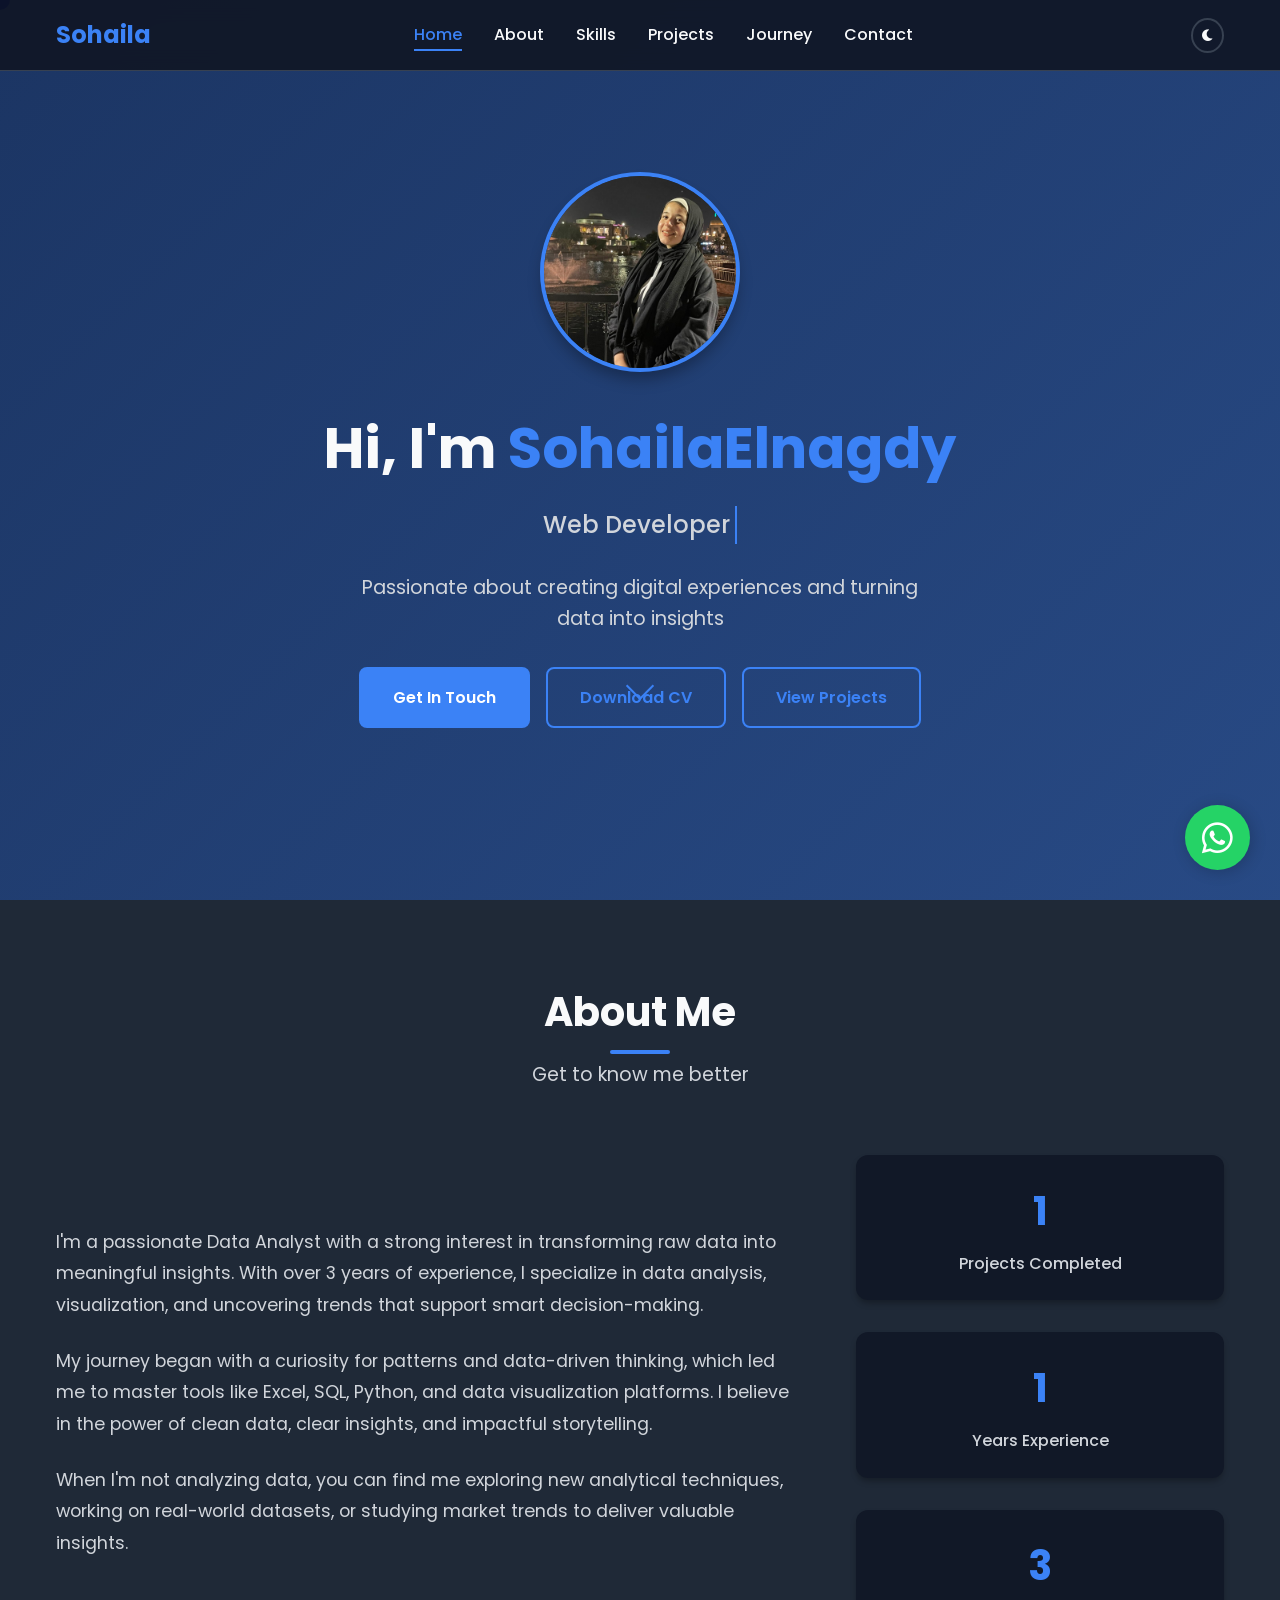
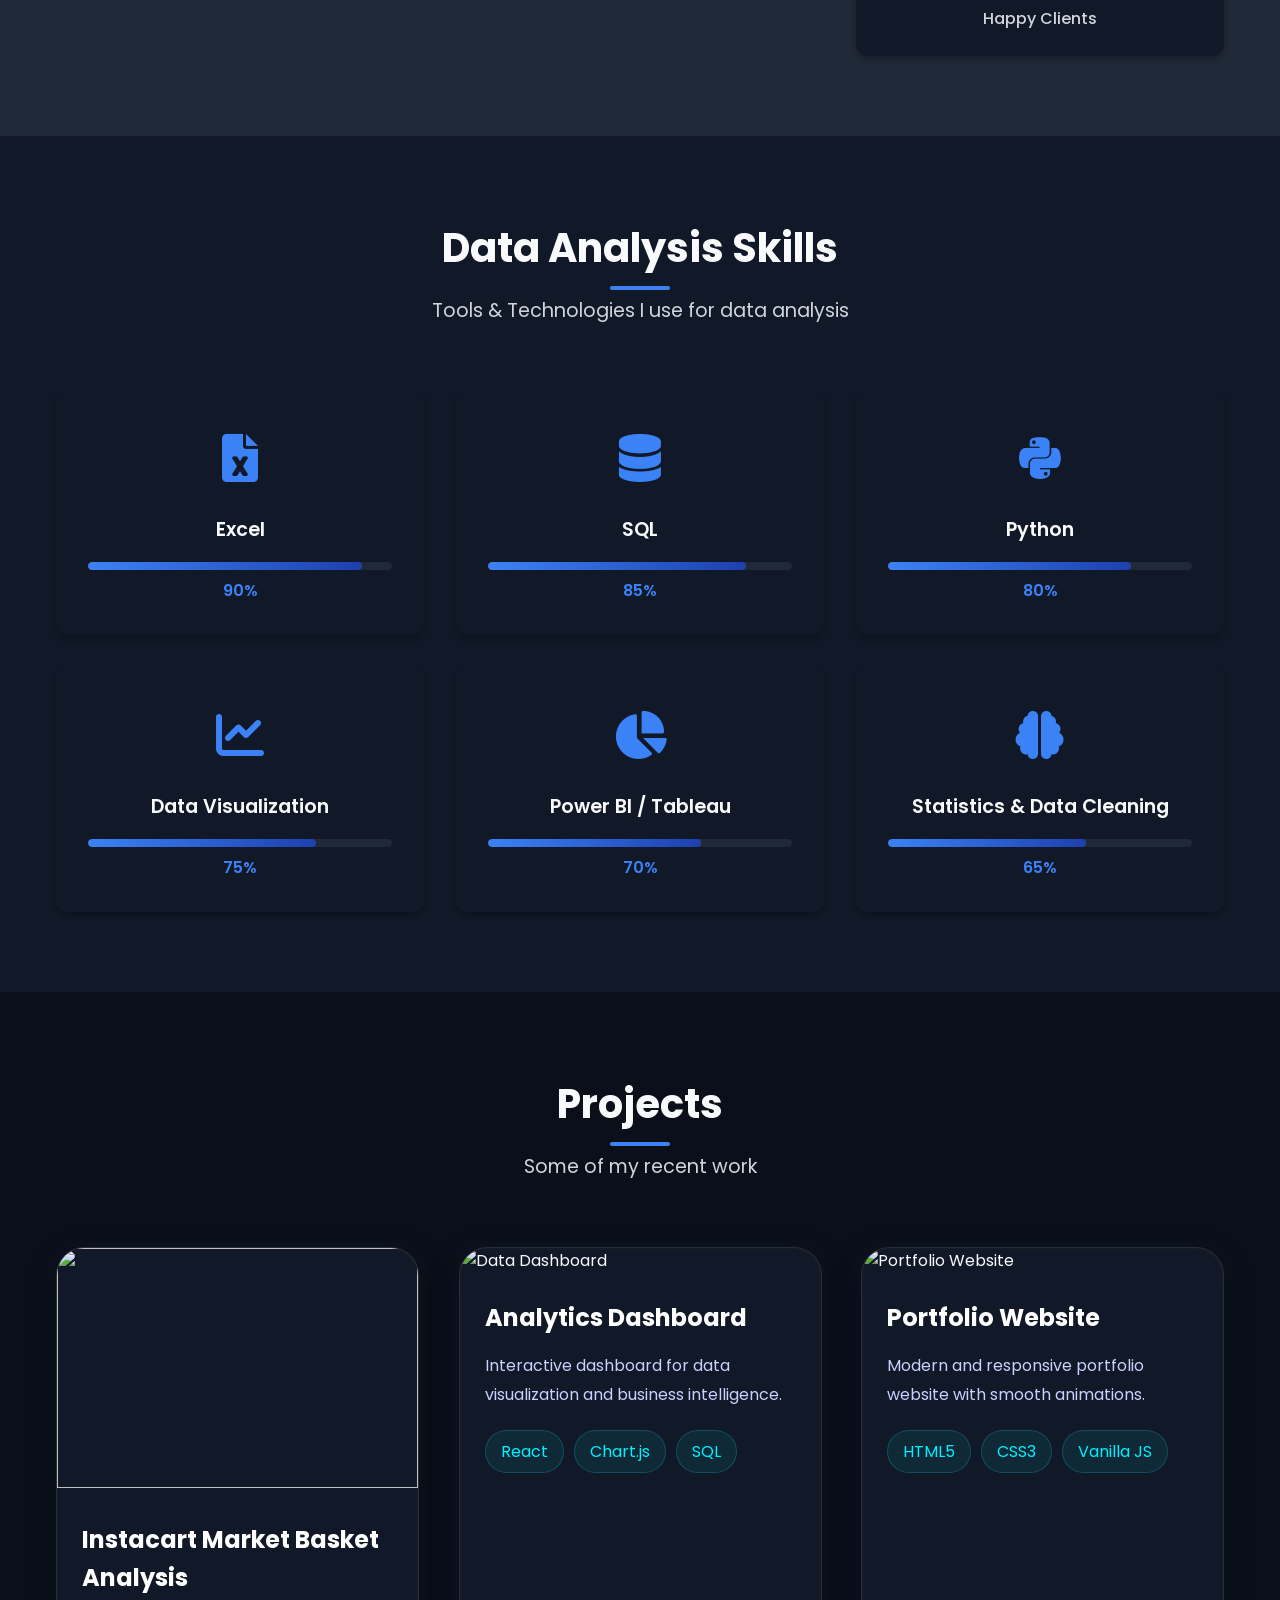
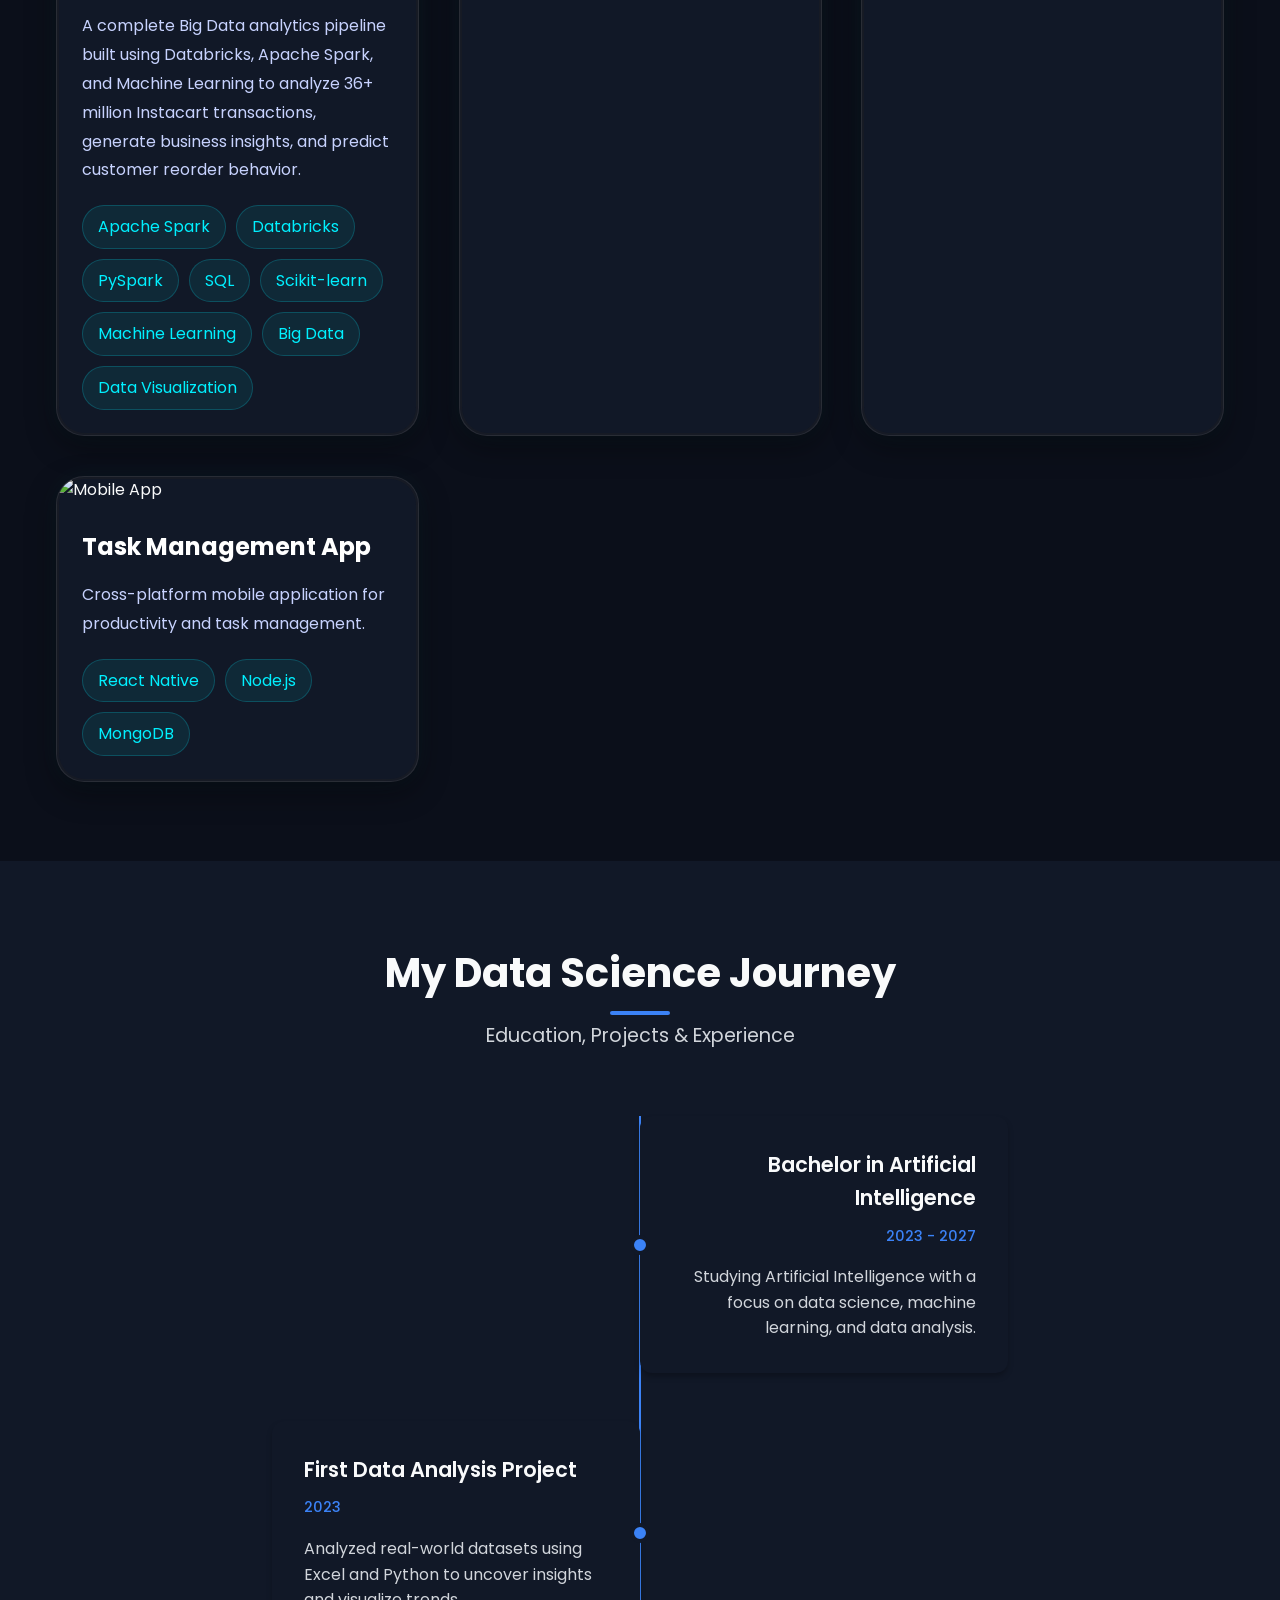
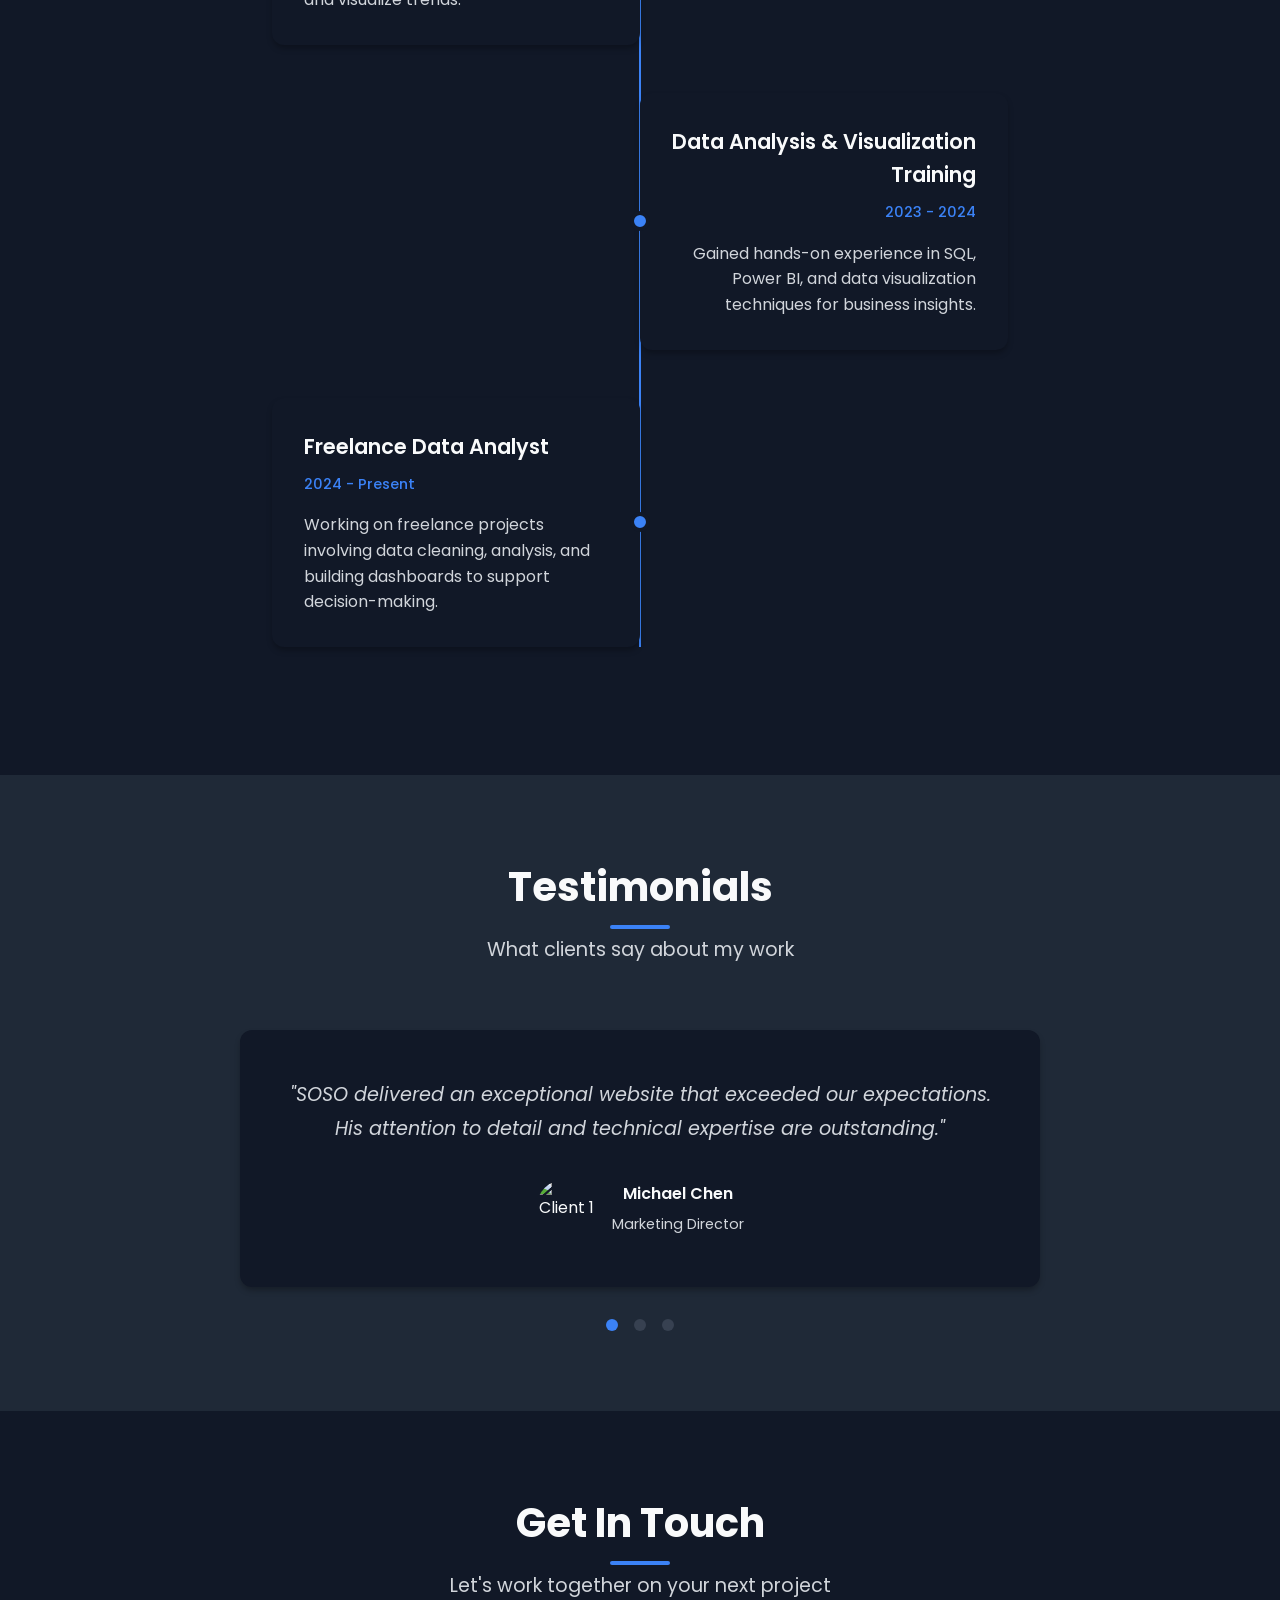
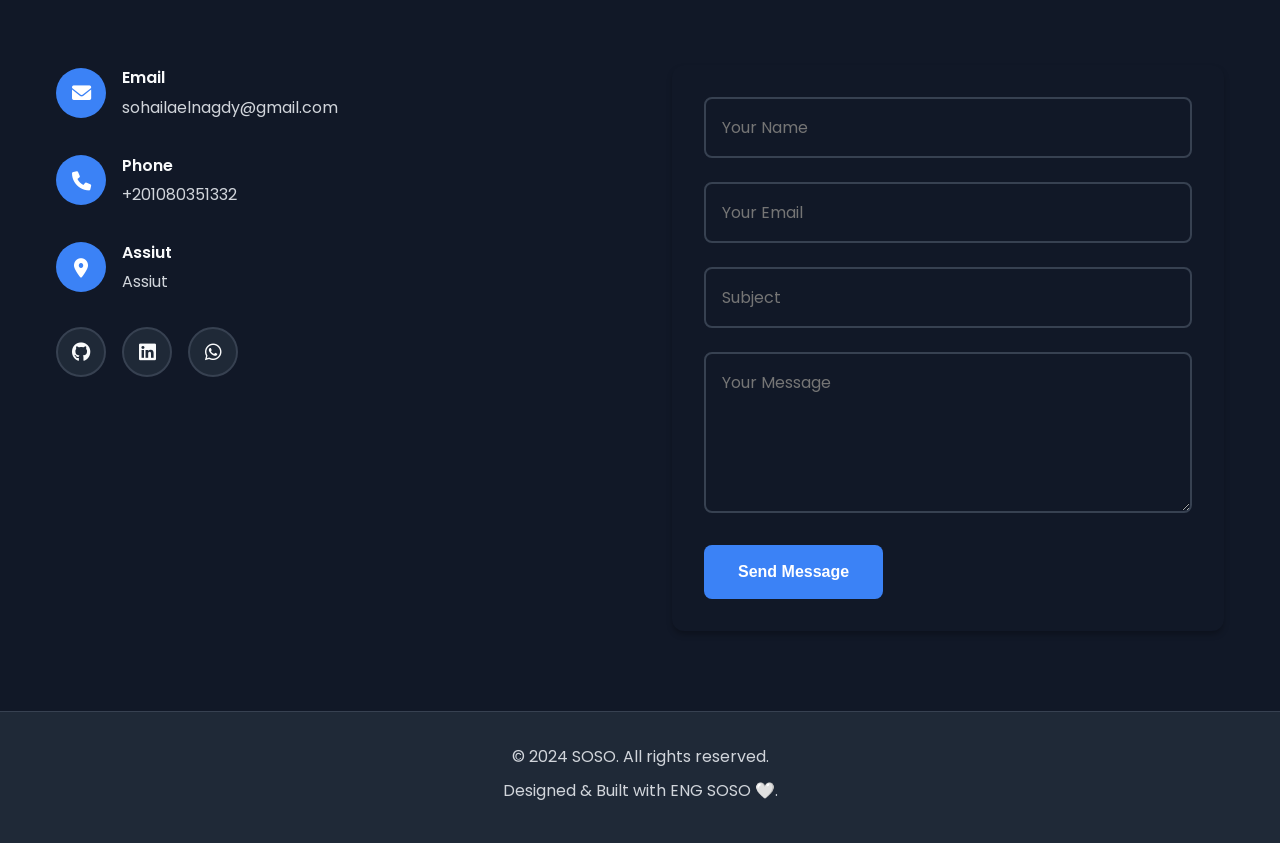
==== commit ac61d2ed: "Update index.html" ====
--- a/index.html
+++ b/index.html
@@ -12,7 +12,6 @@
     <link rel="stylesheet" href="responsive.css">
 </head>
 <body>
-    <!-- Navigation -->
     <nav class="navbar" id="navbar">
         <div class="nav-container">
             <div class="nav-logo">
@@ -55,7 +54,6 @@
         </div>
     </nav>
 
-    <!-- Hero Section -->
     <section id="home" class="hero">
         <div class="hero-container">
             <div class="hero-content">
@@ -78,12 +76,9 @@
                 <div class="scroll-arrow"></div>
             </div>
         </div>
-        <!-- <video autoplay muted loop>
-    <source src="background.mp4" type="video/mp4"> -->
-    </section>
-
-    
-    <!-- About Section -->
+        </section>
+
+    
     <section id="about" class="about">
         <div class="container">
             <div class="section-header">
@@ -116,7 +111,6 @@
         </div>
     </section>
 
-    <!-- Skills Section -->
     <section id="skills" class="skills">
         <div class="container">
             <div class="section-header">
@@ -196,7 +190,6 @@
         </div>
     </section>
 
-    <!-- Projects Section -->
     <section id="projects" class="projects">
         <div class="container">
             <div class="section-header">
@@ -285,7 +278,6 @@
             </div>
         </div>
     </section>
-    <!-- Timeline Section -->
     <section id="timeline" class="timeline">
         <div class="container">
             <div class="section-header">
@@ -343,7 +335,6 @@
         </div>
     </section>
 
-    <!-- Testimonials Section -->
     <section id="testimonials" class="testimonials">
         <div class="container">
             <div class="section-header">
@@ -396,7 +387,6 @@
         </div>
     </section>
 
-    <!-- Contact Section -->
     <section id="contact" class="contact">
         <div class="container">
             <div class="section-header">
@@ -433,14 +423,13 @@
                         </div>
                     </div>
                     <div class="social-links">
-                        <a href="https://github.com/s23011844-maker" class="social-link">
+                        <a href="https://github.com/s23011844-maker" class="social-link github" target="_blank">
                             <i class="fab fa-github"></i>
                         </a>
-                        <a href="https://www.linkedin.com/in/sohaila-abdelaal-elnagdy-907010293?" class="social-link">
+                        <a href="https://www.linkedin.com/in/sohaila-abdelaal-elnagdy-907010293?" class="social-link linkedin" target="_blank">
                             <i class="fab fa-linkedin"></i>
                         </a>
-                       
-                        <a href="+201080351332" class="social-link">
+                        <a href="https://wa.me/201080351332" class="social-link whatsapp" target="_blank">
                             <i class="fab fa-whatsapp"></i>
                         </a>
                     </div>
@@ -466,7 +455,6 @@
         </div>
     </section>
 
-    <!-- Footer -->
     <footer class="footer">
         <div class="container">
             <div class="footer-content">
@@ -479,8 +467,9 @@
     <script src="main.js"></script>
     <script src="animations.js"></script>
     <script src="darkmode.js"></script>
-    <a href="+201080351332" target="_blank" class="floating-whatsapp" aria-label="تواصل معي على واتساب">
-    <i class="fab fa-whatsapp"></i>
-</a>
-</body
-    </html>
+    
+    <a href="https://wa.me/201080351332" target="_blank" class="floating-whatsapp" aria-label="تواصل معي على واتساب">
+        <i class="fab fa-whatsapp"></i>
+    </a>
+</body>
+</html>
--- a/main.css
+++ b/main.css
@@ -1131,3 +1131,55 @@
         font-size: 1.6rem;
     }
 }
+/* =========================================
+   Floating WhatsApp Button
+========================================= */
+.floating-whatsapp {
+    position: fixed;
+    bottom: 30px; /* المسافة من الأسفل */
+    right: 30px; /* المسافة من اليمين - يمكنك تغييرها إلى left إذا أردته يساراً */
+    width: 65px;
+    height: 65px;
+    background-color: #25D366; /* لون واتساب الأخضر */
+    color: #FFF;
+    border-radius: 50%;
+    display: flex;
+    align-items: center;
+    justify-content: center;
+    font-size: 35px; /* حجم الأيقونة */
+    box-shadow: 2px 2px 15px rgba(0, 0, 0, 0.2);
+    z-index: 9999; /* لضمان ظهوره فوق كل شيء */
+    text-decoration: none;
+    transition: transform 0.3s ease;
+    animation: floating-pulse-whatsapp 2s infinite; /* تشغيل أنيميشن النبض */
+}
+
+/* تأثير عند الوقوف عليه بالماوس */
+.floating-whatsapp:hover {
+    transform: translateY(-5px) scale(1.1);
+    color: #FFF;
+}
+
+/* أنيميشن النبض الخاص بالزر العائم */
+@keyframes floating-pulse-whatsapp {
+    0% {
+        box-shadow: 0 0 0 0 rgba(37, 211, 102, 0.7);
+    }
+    70% {
+        box-shadow: 0 0 0 20px rgba(37, 211, 102, 0);
+    }
+    100% {
+        box-shadow: 0 0 0 0 rgba(37, 211, 102, 0);
+    }
+}
+
+/* تصغير الزر قليلاً في شاشات الموبايل */
+@media (max-width: 768px) {
+    .floating-whatsapp {
+        width: 55px;
+        height: 55px;
+        bottom: 20px;
+        right: 20px;
+        font-size: 30px;
+    }
+}
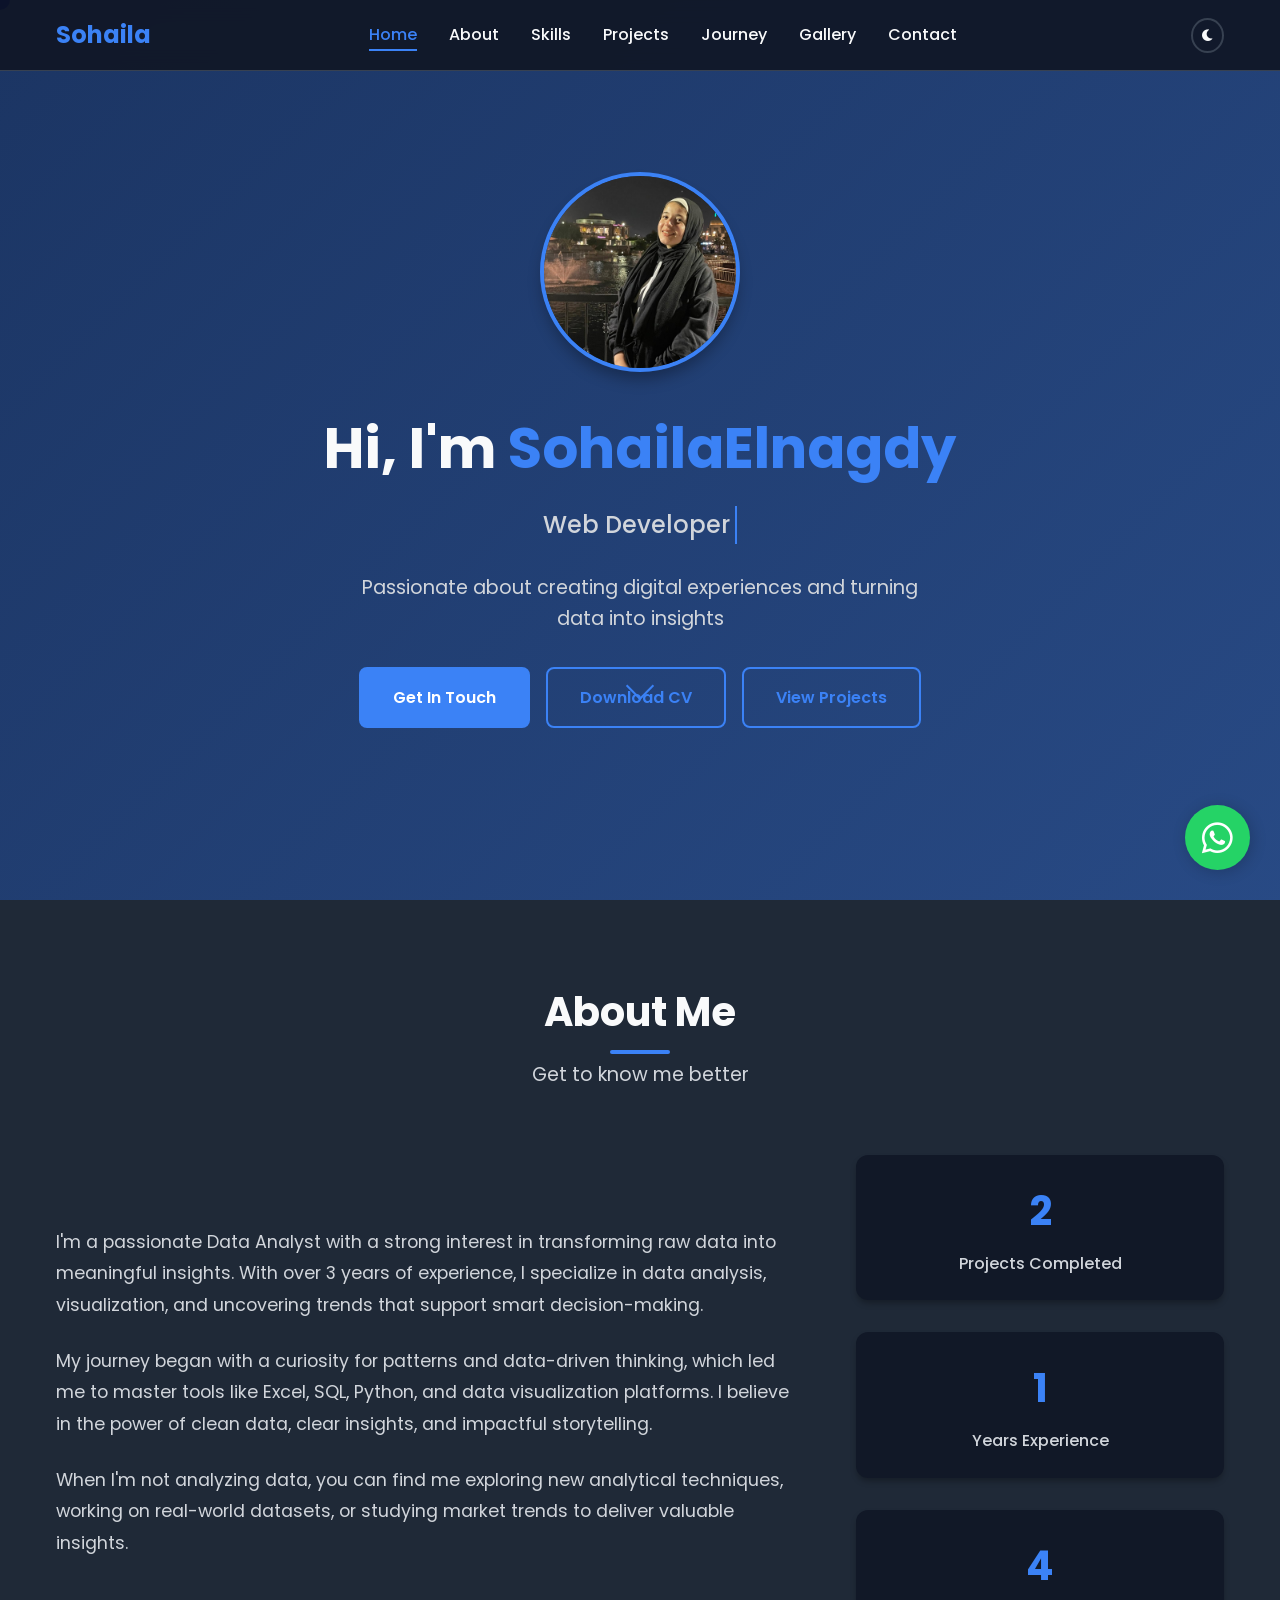
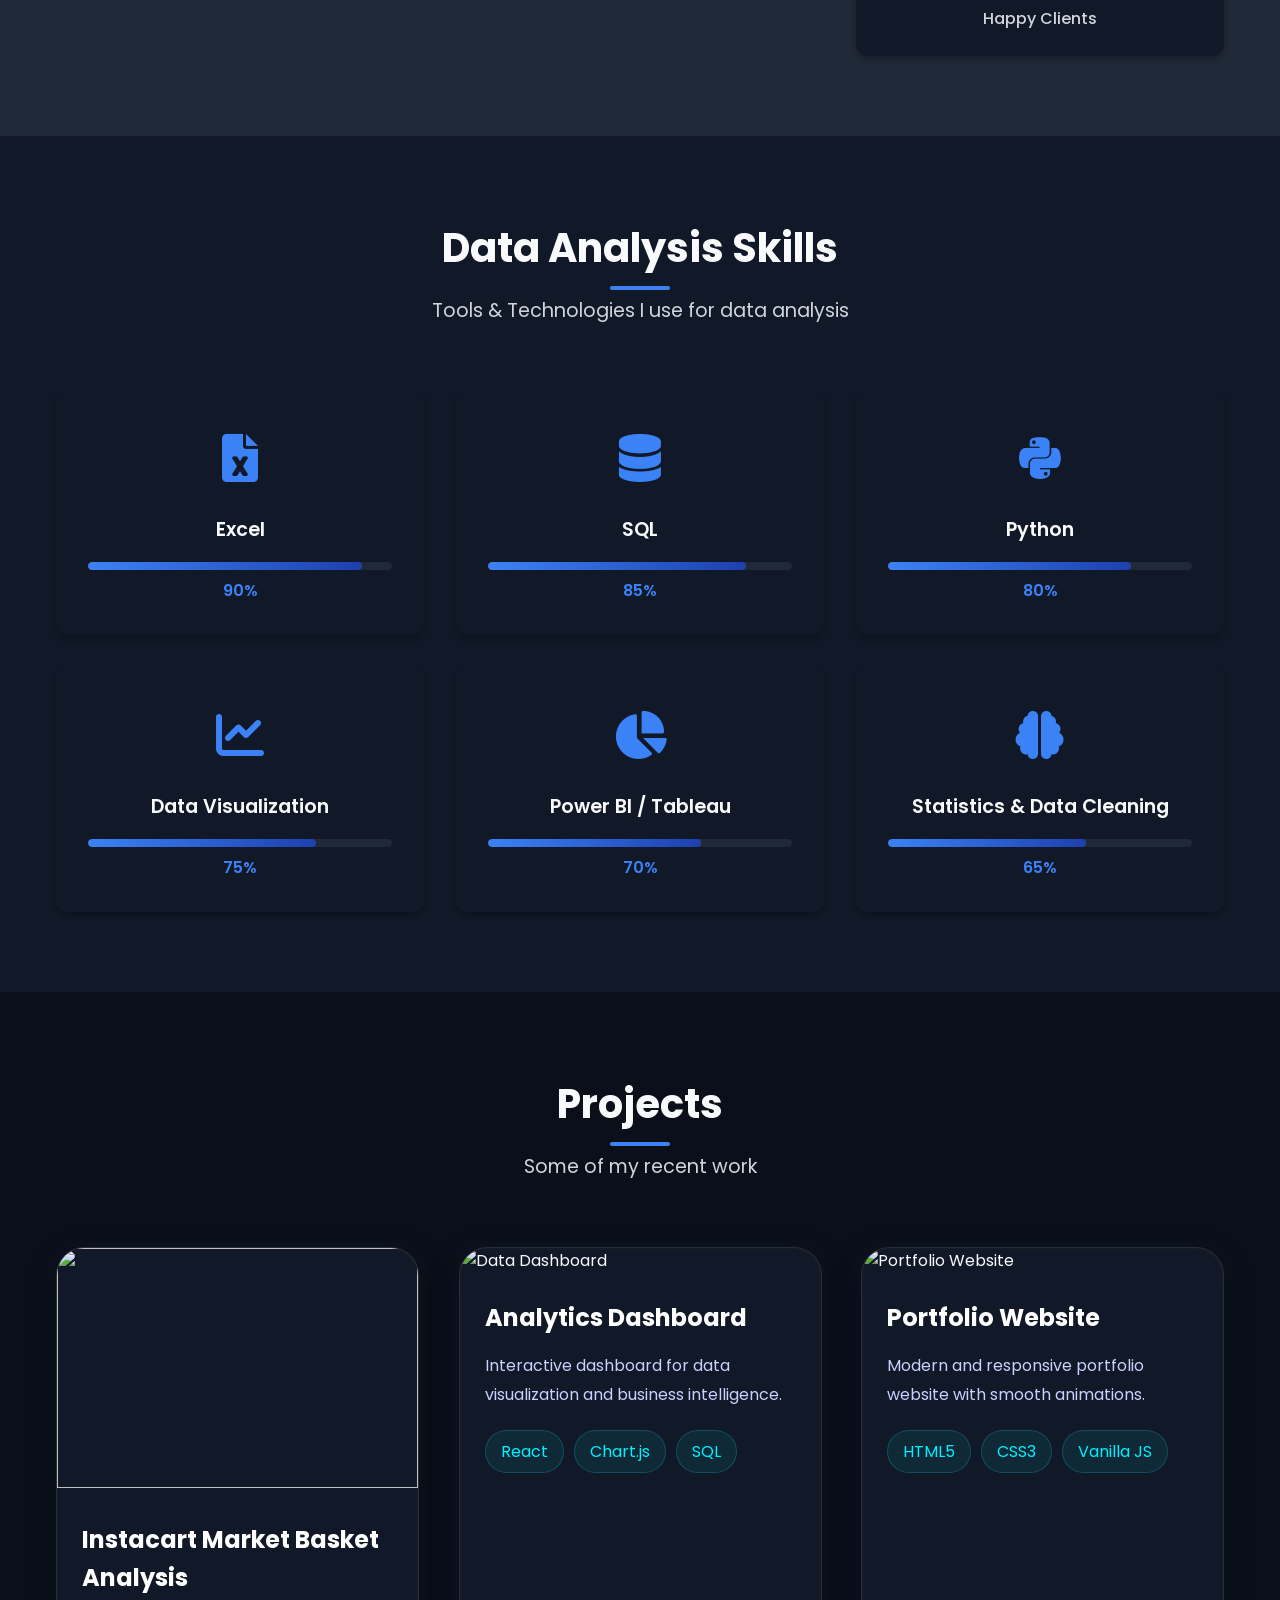
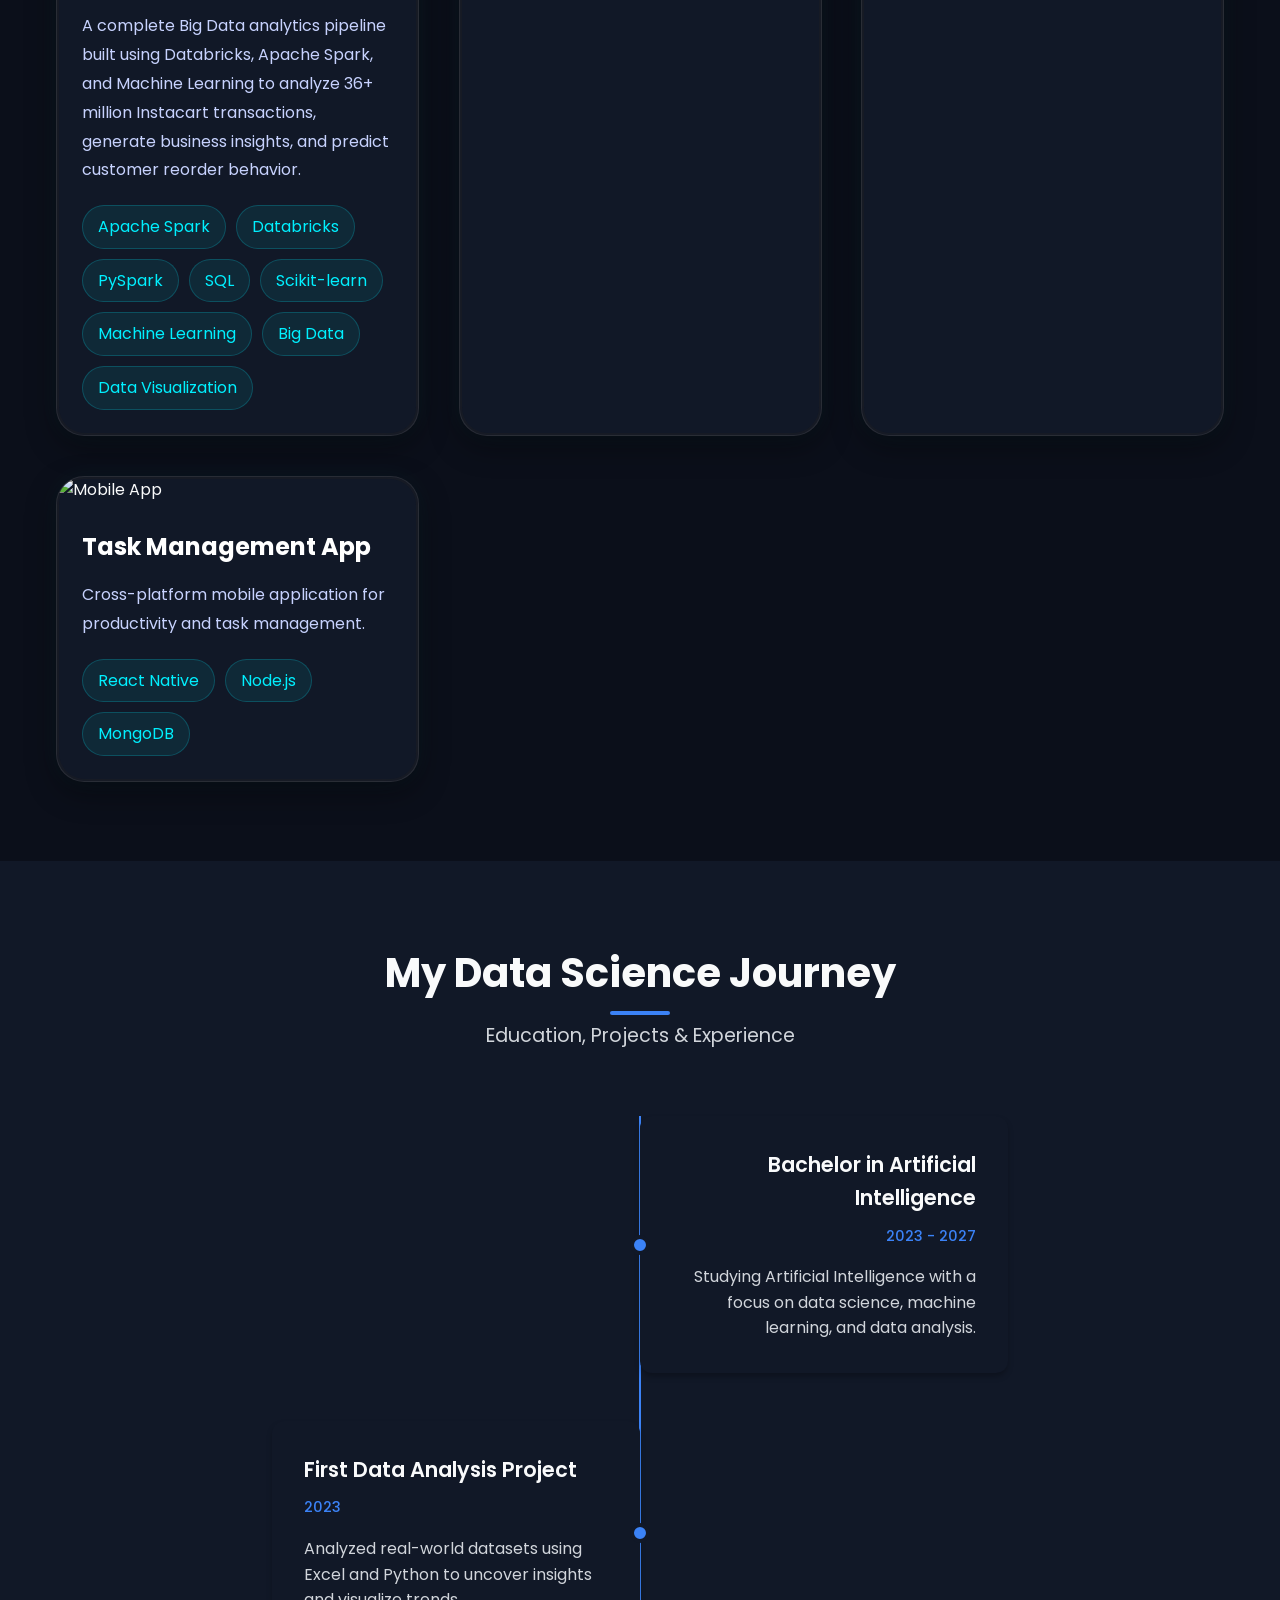
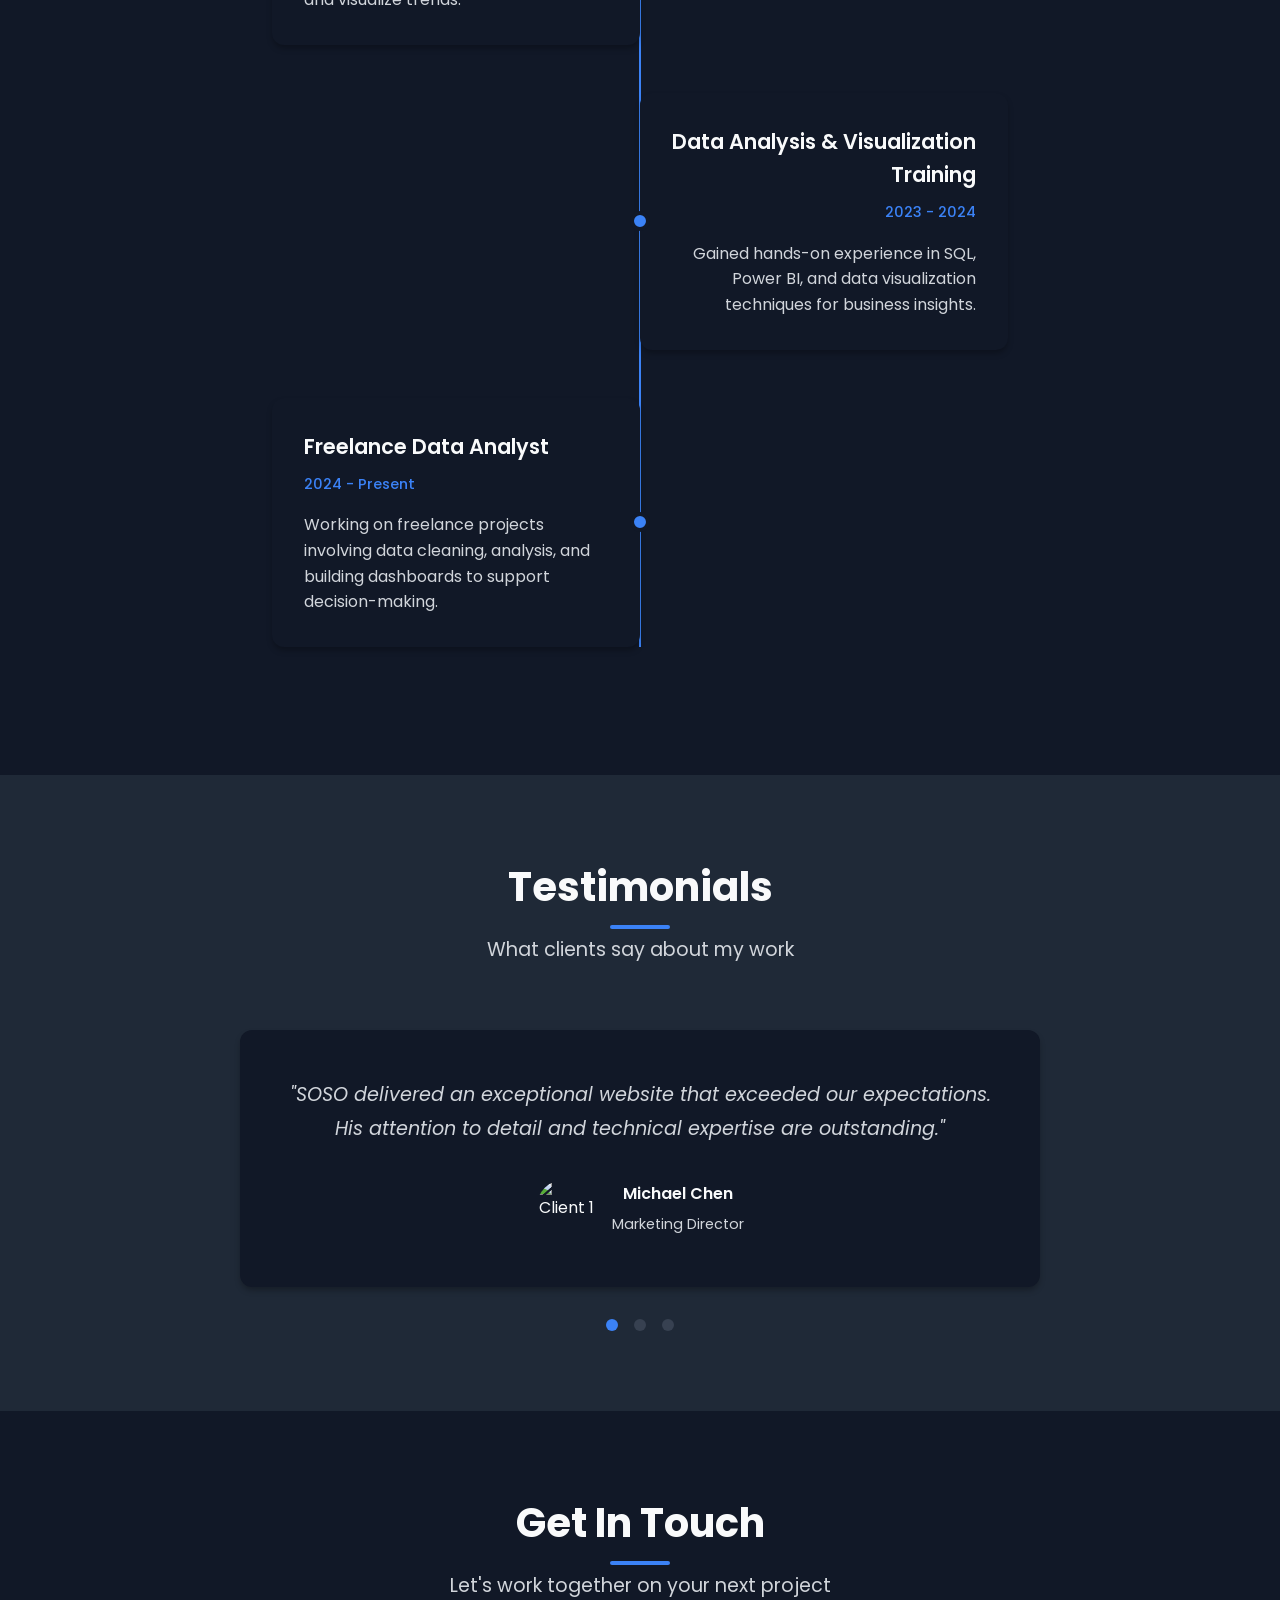
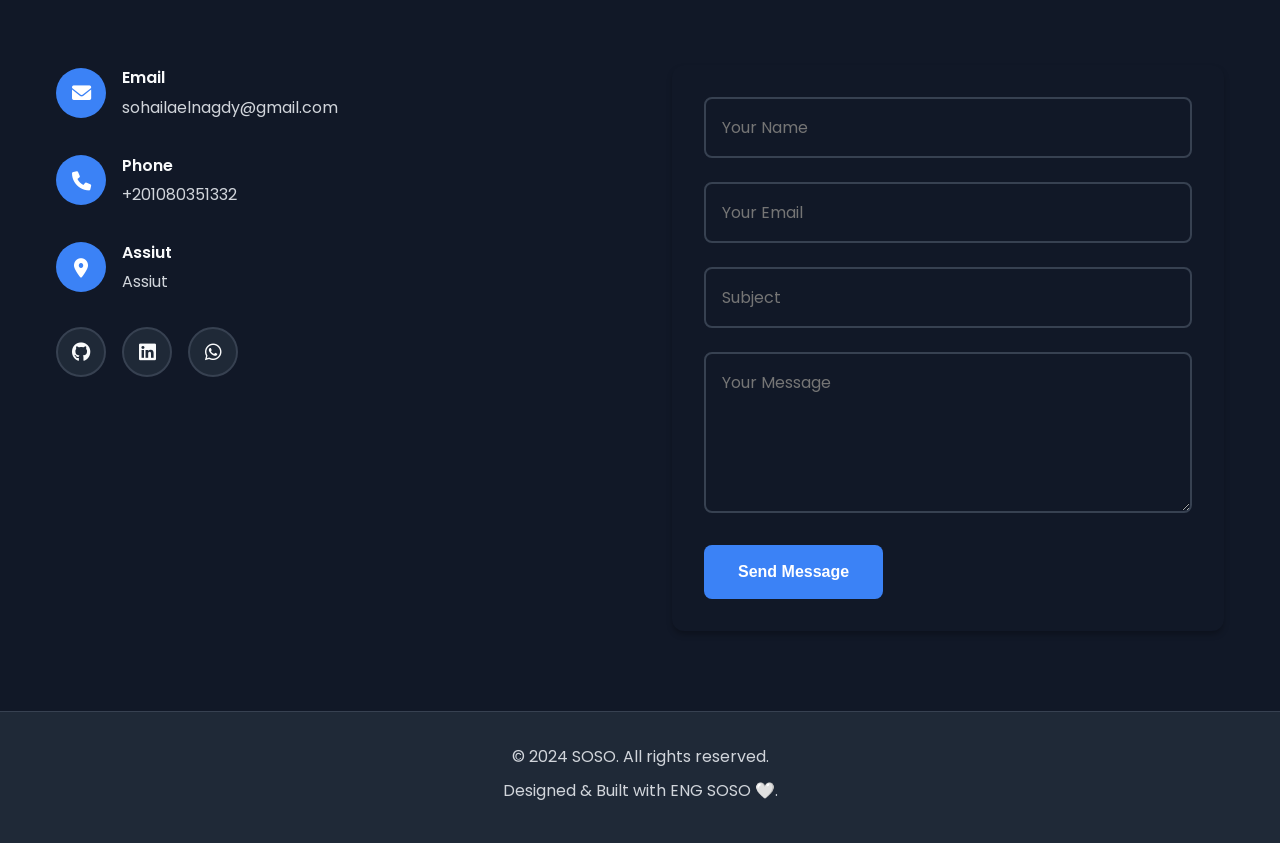
==== commit 9f4ce132: "Update index.html" ====
--- a/index.html
+++ b/index.html
@@ -18,26 +18,30 @@
                 <a href="#home">Sohaila</a>
             </div>
             
-            <ul class="nav-menu" id="nav-menu">
-                <li class="nav-item">
-                    <a href="#home" class="nav-link">Home</a>
-                </li>
-                <li class="nav-item">
-                    <a href="#about" class="nav-link">About</a>
-                </li>
-                <li class="nav-item">
-                    <a href="#skills" class="nav-link">Skills</a>
-                </li>
-                <li class="nav-item">
-                    <a href="#projects" class="nav-link">Projects</a>
-                </li>
-                <li class="nav-item">
-                    <a href="#timeline" class="nav-link">Journey</a>
-                </li>
-                <li class="nav-item">
-                    <a href="#contact" class="nav-link">Contact</a>
-                </li>
-            </ul>
+           <ul class="nav-menu" id="nav-menu">
+    <li class="nav-item">
+        <a href="#home" class="nav-link">Home</a>
+    </li>
+    <li class="nav-item">
+        <a href="#about" class="nav-link">About</a>
+    </li>
+    <li class="nav-item">
+        <a href="#skills" class="nav-link">Skills</a>
+    </li>
+    <li class="nav-item">
+        <a href="#projects" class="nav-link">Projects</a>
+    </li>
+    <li class="nav-item">
+        <a href="#timeline" class="nav-link">Journey</a>
+    </li>
+    <li class="nav-item">
+        <a href="Gallery.html" class="nav-link">Gallery</a>
+    </li>
+    <li class="nav-item">
+        <a href="#contact" class="nav-link">Contact</a>
+    </li>
+</ul>
+          
 
             <div class="nav-actions">
                 <button class="theme-toggle" id="theme-toggle">
--- a/main.css
+++ b/main.css
@@ -48,7 +48,9 @@
     padding: 0 1rem;
 }
 
-/* Navigation */
+/* =========================================
+   Navigation
+========================================= */
 .navbar {
     position: fixed;
     top: 0;
@@ -163,7 +165,9 @@
     }
 }
 
-/* Hero Section */
+/* =========================================
+   Hero Section
+========================================= */
 .hero {
     min-height: 100vh;
     display: flex;
@@ -309,7 +313,9 @@
     }
 }
 
-/* Buttons */
+/* =========================================
+   Buttons & Section Globals
+========================================= */
 .btn {
     display: inline-block;
     padding: 1rem 2rem;
@@ -346,7 +352,6 @@
     box-shadow: var(--shadow-lg);
 }
 
-/* Section Styles */
 section {
     padding: 5rem 0;
 }
@@ -381,7 +386,9 @@
     color: var(--text-secondary);
 }
 
-/* About Section */
+/* =========================================
+   About Section
+========================================= */
 .about {
     background: var(--bg-secondary);
 }
@@ -432,7 +439,9 @@
     font-weight: 500;
 }
 
-/* Skills Section */
+/* =========================================
+   Skills Section
+========================================= */
 .skills-grid {
     display: grid;
     grid-template-columns: repeat(auto-fit, minmax(300px, 1fr));
@@ -488,9 +497,9 @@
     color: var(--primary-color);
 }
 
-/* =========================
-   FUTURISTIC PROJECT CARDS
-========================= */
+/* =========================================
+   Projects Section (Futuristic Cards)
+========================================= */
 .projects {
     background: #0b0f1a;
     position: relative;
@@ -652,7 +661,9 @@
     box-shadow: 0 25px 60px rgba(0, 0, 0, 0.7), 0 0 40px rgba(0, 240, 255, 0.2);
 }
 
-/* Timeline Section */
+/* =========================================
+   Timeline Section
+========================================= */
 .timeline-container {
     position: relative;
     max-width: 800px;
@@ -733,7 +744,9 @@
     line-height: 1.6;
 }
 
-/* Testimonials Section */
+/* =========================================
+   Testimonials Section
+========================================= */
 .testimonials {
     background: var(--bg-secondary);
 }
@@ -817,7 +830,9 @@
     background: var(--primary-color);
 }
 
-/* Contact Section */
+/* =========================================
+   Contact Section
+========================================= */
 .contact-content {
     display: grid;
     grid-template-columns: 1fr 1fr;
@@ -885,8 +900,6 @@
 /* =========================================
    Social Media Pulsing Animations
 ========================================= */
-
-/* 1. واتساب (نبض وتوهج أخضر) */
 .social-link.whatsapp {
     animation: pulse-whatsapp 2s infinite;
 }
@@ -905,7 +918,6 @@
     100% { transform: scale(1); box-shadow: 0 0 0 0 rgba(37, 211, 102, 0); }
 }
 
-/* 2. لينكد إن (نبض وتوهج أزرق) */
 .social-link.linkedin {
     animation: pulse-linkedin 2s infinite 0.3s; 
 }
@@ -924,7 +936,6 @@
     100% { transform: scale(1); box-shadow: 0 0 0 0 rgba(0, 119, 181, 0); }
 }
 
-/* 3. جيت هاب (نبض وتوهج يناسب الوضعين الفاتح والمظلم) */
 .social-link.github {
     animation: pulse-github 2s infinite 0.6s;
 }
@@ -985,7 +996,9 @@
     min-height: 120px;
 }
 
-/* Footer */
+/* =========================================
+   Footer
+========================================= */
 .footer {
     background: var(--bg-secondary);
     padding: 2rem 0;
@@ -998,7 +1011,9 @@
     margin-bottom: 0.5rem;
 }
 
-/* Animations */
+/* =========================================
+   Animations
+========================================= */
 .fade-in {
     opacity: 0;
     transform: translateY(30px);
@@ -1030,39 +1045,106 @@
 }
 
 /* =========================================
-   تنسيقات الموبايل (Responsive Design)
+   Floating WhatsApp Button
+========================================= */
+.floating-whatsapp {
+    position: fixed;
+    bottom: 30px; 
+    right: 30px; 
+    width: 65px;
+    height: 65px;
+    background-color: #25D366; 
+    color: #FFF;
+    border-radius: 50%;
+    display: flex;
+    align-items: center;
+    justify-content: center;
+    font-size: 35px; 
+    box-shadow: 2px 2px 15px rgba(0, 0, 0, 0.2);
+    z-index: 9999; 
+    text-decoration: none;
+    transition: transform 0.3s ease;
+    animation: floating-pulse-whatsapp 2s infinite; 
+}
+
+.floating-whatsapp:hover {
+    transform: translateY(-5px) scale(1.1);
+    color: #FFF;
+}
+
+@keyframes floating-pulse-whatsapp {
+    0% {
+        box-shadow: 0 0 0 0 rgba(37, 211, 102, 0.7);
+    }
+    70% {
+        box-shadow: 0 0 0 20px rgba(37, 211, 102, 0);
+    }
+    100% {
+        box-shadow: 0 0 0 0 rgba(37, 211, 102, 0);
+    }
+}
+
+/* =========================================
+   Responsive Design (Mobile & Tablets)
 ========================================= */
 @media (max-width: 768px) {
-    /* Navbar */
+    /* Navbar Toggle */
     .nav-toggle {
         display: flex;
     }
 
-    /* 👇 هنا التعديل الأخير الخاص بالقائمة لتغطي الشاشة وتتوزع بشكل أفضل 👇 */
+    /* القائمة المنسدلة في الموبايل */
     .nav-menu {
         position: absolute;
-        top: 100%;
+        top: 100%; 
         left: 0;
         width: 100%;
         height: 100vh;
-        background: var(--bg-primary);
+        background: var(--bg-primary); 
         flex-direction: column;
         align-items: center;
-        padding-top: 4rem;
-        gap: 2.5rem;
-        box-shadow: var(--shadow);
-        transform: translateY(-150%);
+        justify-content: flex-start;
+        padding-top: 12vh; 
+        gap: 1.5rem; 
+        
+        clip-path: polygon(0 0, 100% 0, 100% 0, 0 0);
         opacity: 0;
-        transition: var(--transition);
-        z-index: 999;
+        visibility: hidden;
+        transition: all 0.4s ease-in-out;
     }
 
     .nav-menu.active {
-        transform: translateY(0);
+        clip-path: polygon(0 0, 100% 0, 100% 100%, 0 100%);
         opacity: 1;
-    }
-
-    /* Hero Section */
+        visibility: visible;
+    }
+
+    .nav-item {
+        width: 100%;
+        text-align: center;
+    }
+
+    .nav-link {
+        display: inline-block;
+        font-size: 1.3rem;
+        font-weight: 600;
+        padding: 10px 30px;
+        border-radius: 50px; 
+        transition: all 0.3s ease;
+    }
+
+    .nav-link::after {
+        display: none; 
+    }
+
+    .nav-link:hover, 
+    .nav-link.active {
+        color: var(--primary-color);
+        background-color: rgba(59, 130, 246, 0.1); 
+        transform: translateY(-3px);
+    }
+
+    /* باقي التعديلات للموبايل */
     .hero-container {
         padding-top: 4rem;
     }
@@ -1085,7 +1167,6 @@
         padding: 0 1rem;
     }
 
-    /* Sections */
     .about-content, 
     .contact-content {
         grid-template-columns: 1fr;
@@ -1098,7 +1179,6 @@
         justify-content: center;
     }
 
-    /* Timeline */
     .timeline-container::before {
         left: 0;
     }
@@ -1121,60 +1201,7 @@
         margin: 1rem 0 0 0;
         text-align: left;
     }
-}
-
-@media (max-width: 480px) {
-    .hero-title {
-        font-size: 1.6rem;
-    }
-    .hero-title .typing {
-        font-size: 1.6rem;
-    }
-}
-/* =========================================
-   Floating WhatsApp Button
-========================================= */
-.floating-whatsapp {
-    position: fixed;
-    bottom: 30px; /* المسافة من الأسفل */
-    right: 30px; /* المسافة من اليمين - يمكنك تغييرها إلى left إذا أردته يساراً */
-    width: 65px;
-    height: 65px;
-    background-color: #25D366; /* لون واتساب الأخضر */
-    color: #FFF;
-    border-radius: 50%;
-    display: flex;
-    align-items: center;
-    justify-content: center;
-    font-size: 35px; /* حجم الأيقونة */
-    box-shadow: 2px 2px 15px rgba(0, 0, 0, 0.2);
-    z-index: 9999; /* لضمان ظهوره فوق كل شيء */
-    text-decoration: none;
-    transition: transform 0.3s ease;
-    animation: floating-pulse-whatsapp 2s infinite; /* تشغيل أنيميشن النبض */
-}
-
-/* تأثير عند الوقوف عليه بالماوس */
-.floating-whatsapp:hover {
-    transform: translateY(-5px) scale(1.1);
-    color: #FFF;
-}
-
-/* أنيميشن النبض الخاص بالزر العائم */
-@keyframes floating-pulse-whatsapp {
-    0% {
-        box-shadow: 0 0 0 0 rgba(37, 211, 102, 0.7);
-    }
-    70% {
-        box-shadow: 0 0 0 20px rgba(37, 211, 102, 0);
-    }
-    100% {
-        box-shadow: 0 0 0 0 rgba(37, 211, 102, 0);
-    }
-}
-
-/* تصغير الزر قليلاً في شاشات الموبايل */
-@media (max-width: 768px) {
+
     .floating-whatsapp {
         width: 55px;
         height: 55px;
@@ -1183,3 +1210,12 @@
         font-size: 30px;
     }
 }
+
+@media (max-width: 480px) {
+    .hero-title {
+        font-size: 1.6rem;
+    }
+    .hero-title .typing {
+        font-size: 1.6rem;
+    }
+}
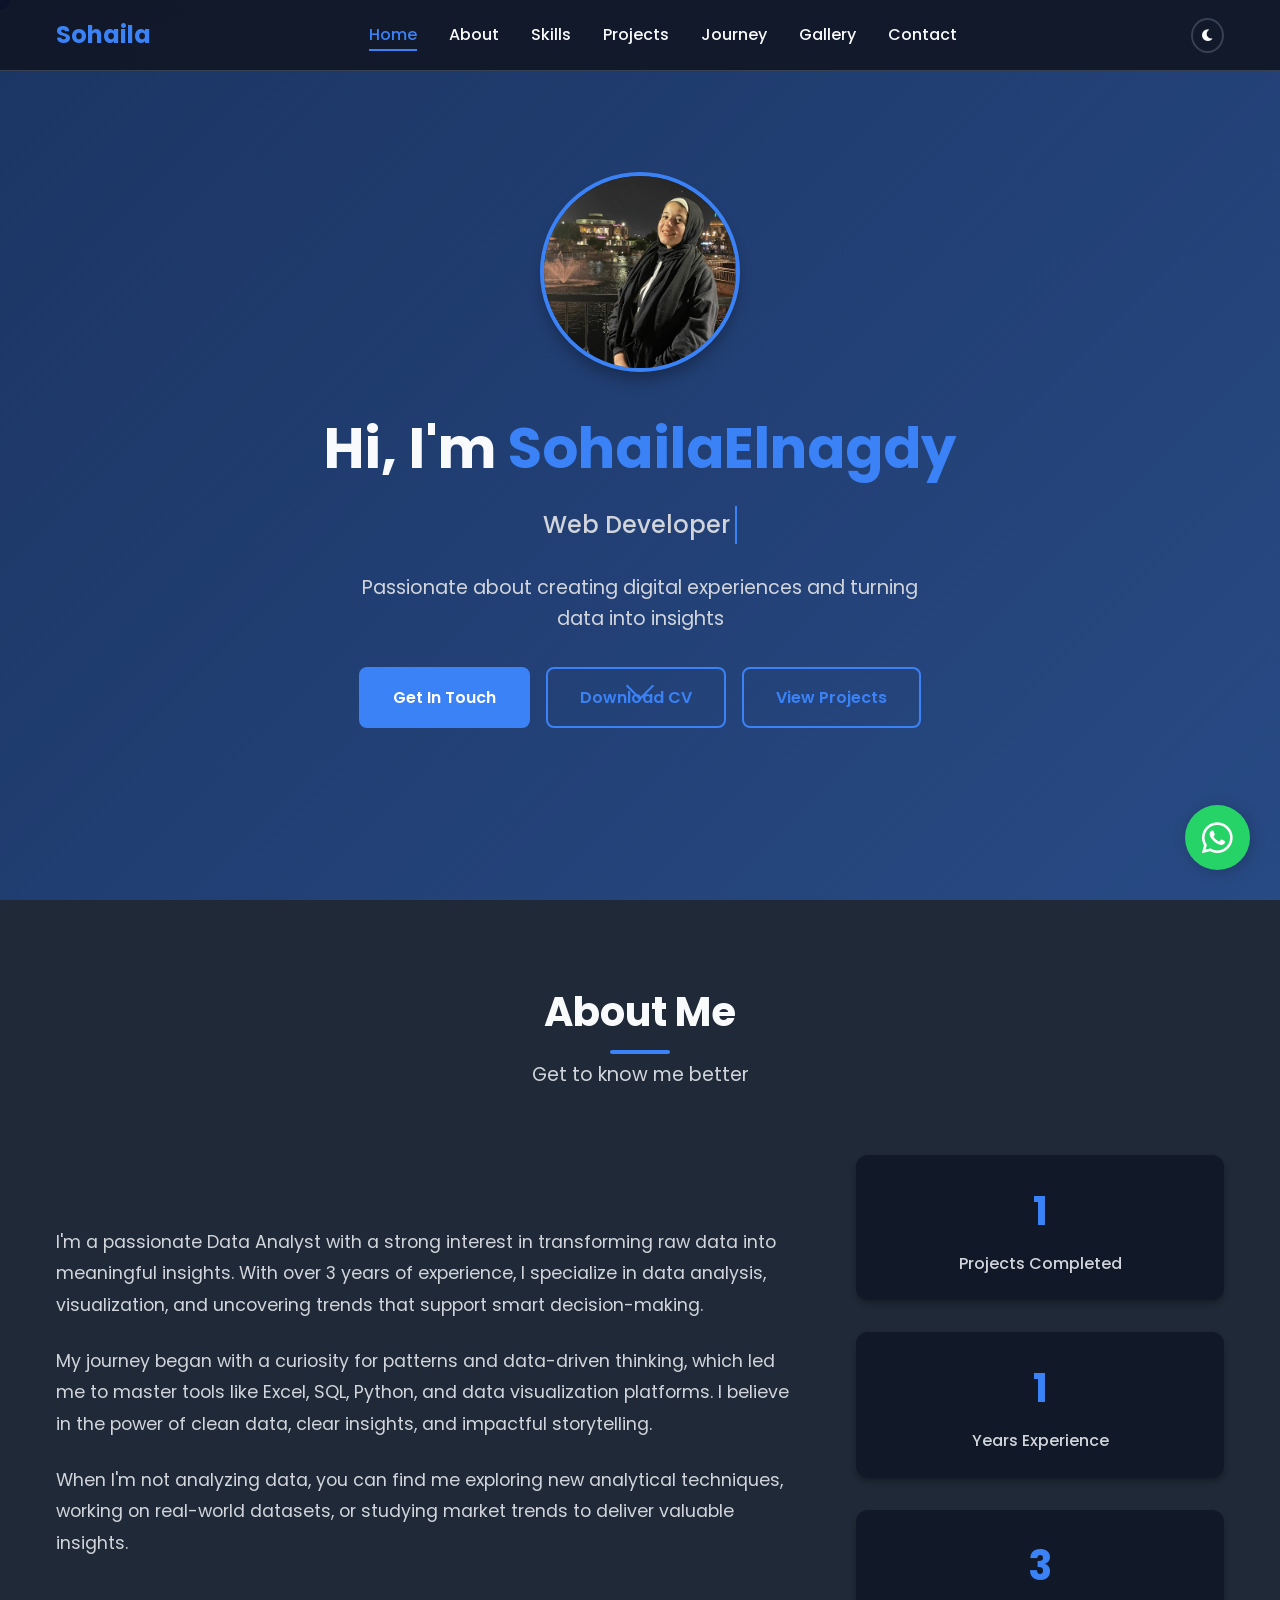
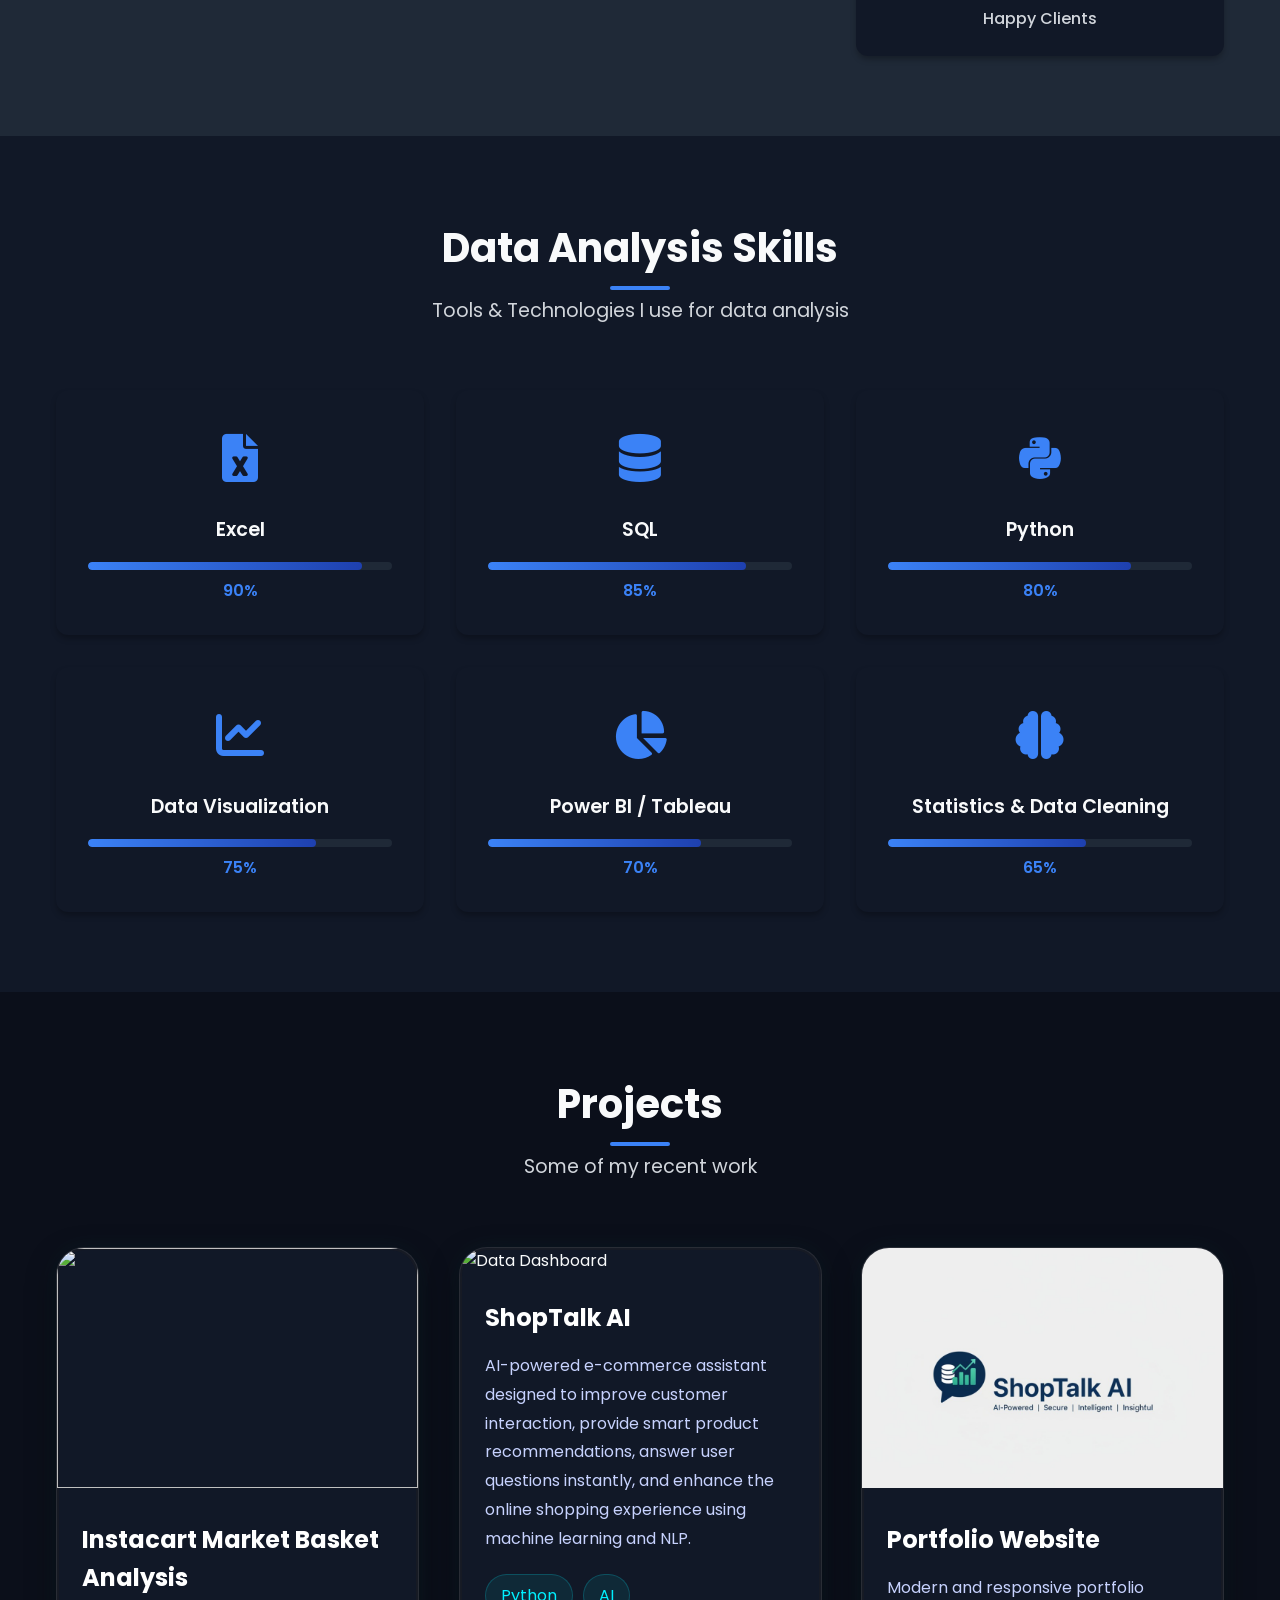
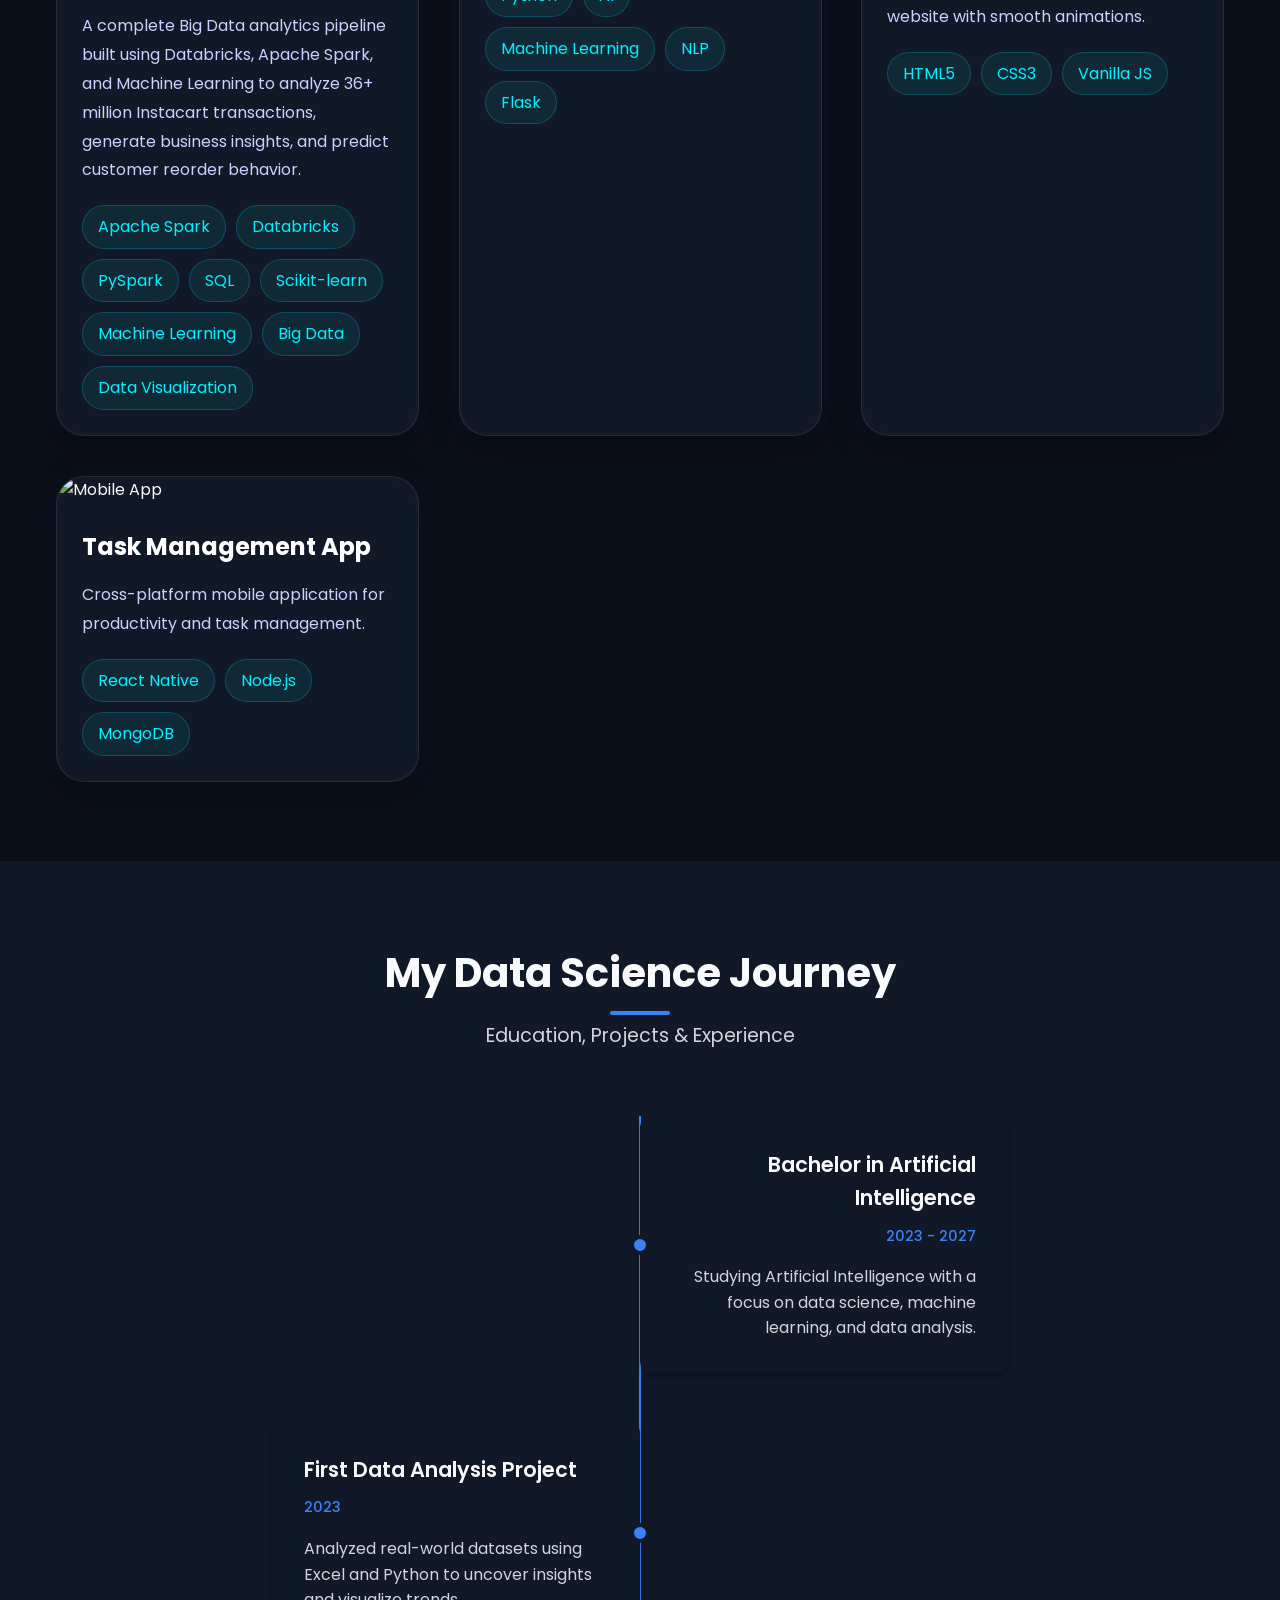
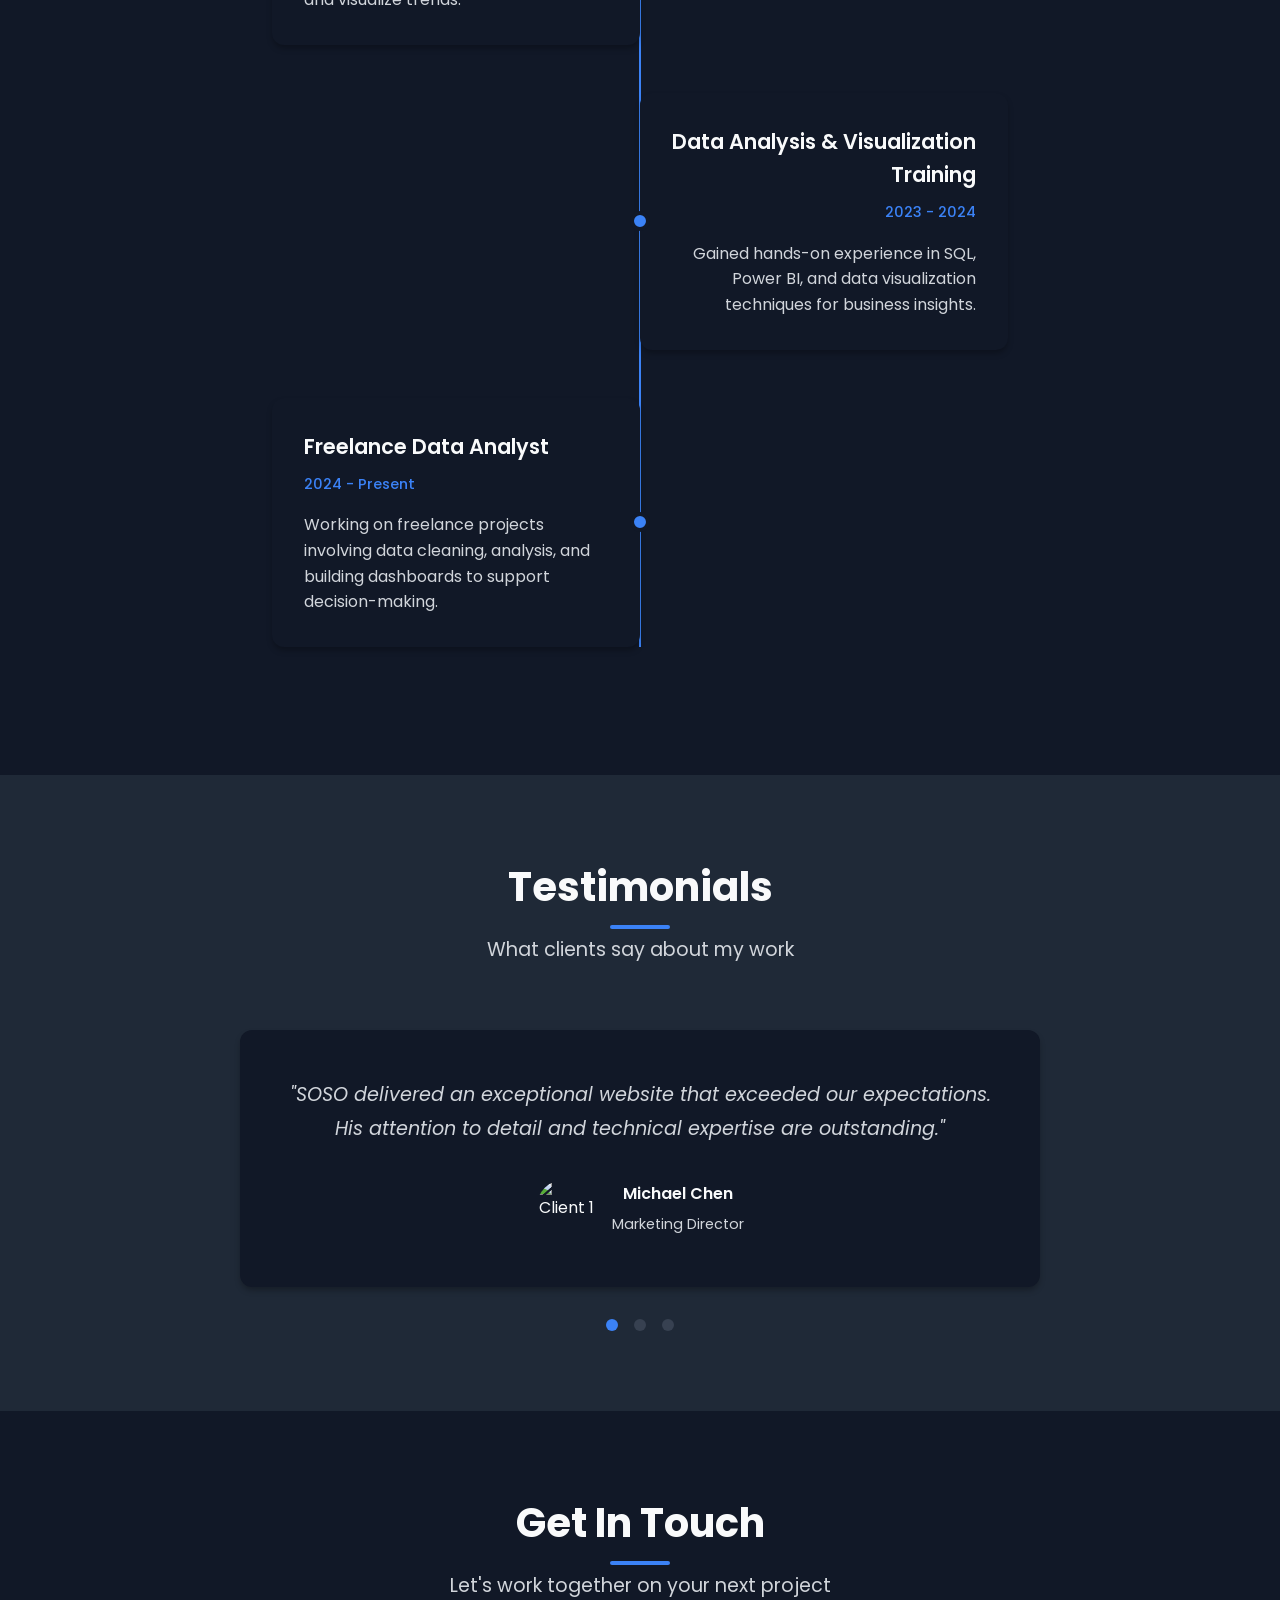
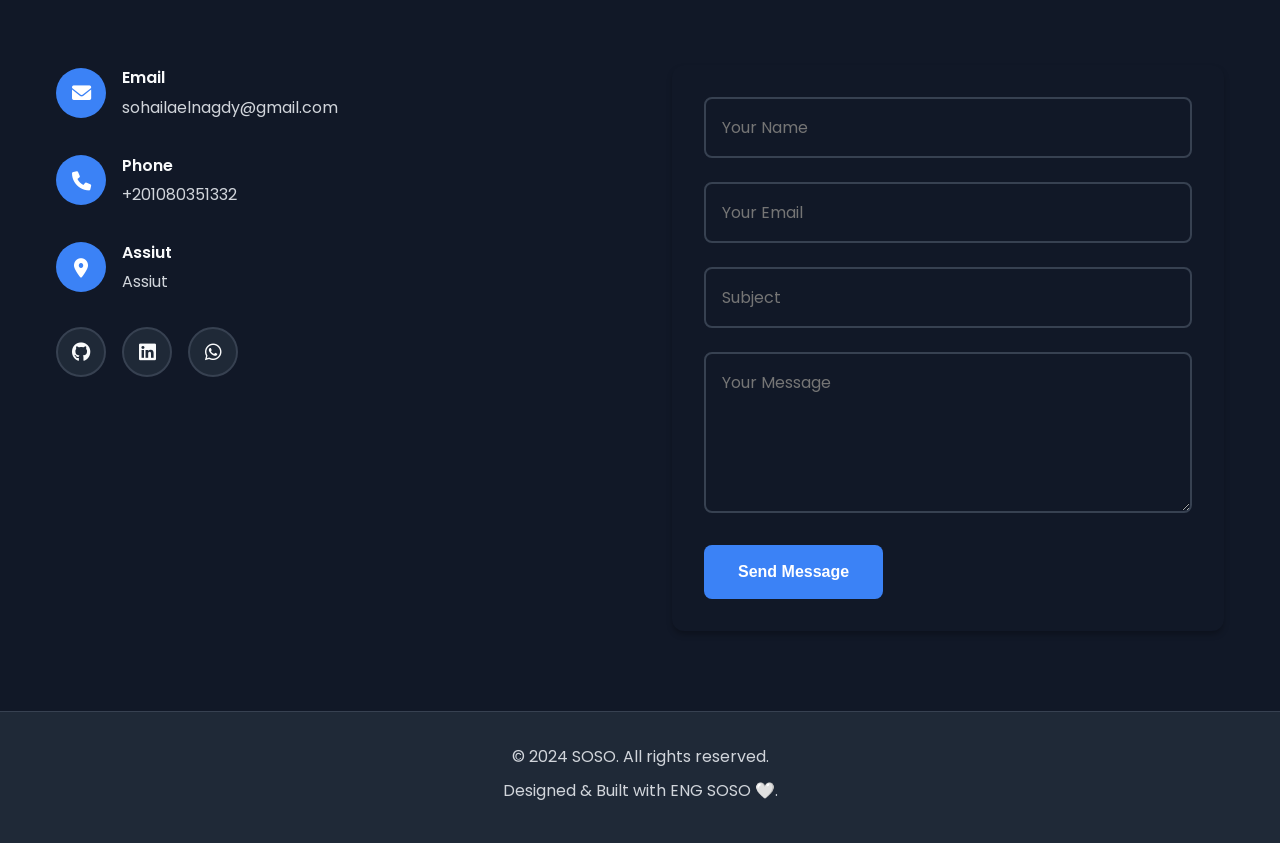
==== commit dbdb1f6a: "Update index.html" ====
--- a/index.html
+++ b/index.html
@@ -236,22 +236,32 @@
                         </div>
                     </div>
                     <div class="project-info">
-                        <h3 class="project-title">Analytics Dashboard</h3>
-                        <p class="project-description">Interactive dashboard for data visualization and business intelligence.</p>
-                        <div class="project-tags">
-                            <span class="tag">React</span>
-                            <span class="tag">Chart.js</span>
-                            <span class="tag">SQL</span>
-                        </div>
-                    </div>
-                </div>
-                <div class="project-card">
-                    <div class="project-image">
-                        <img src="https://images.pexels.com/photos/4164418/pexels-photo-4164418.jpeg?auto=compress&cs=tinysrgb&w=500" alt="Portfolio Website">
-                        <div class="project-overlay">
-                            <a href="#" class="project-link">View Project</a>
-                        </div>
-                    </div>
+    <h3 class="project-title">ShopTalk AI</h3>
+    
+    <p class="project-description">
+        AI-powered e-commerce assistant designed to improve customer interaction, 
+        provide smart product recommendations, answer user questions instantly, 
+        and enhance the online shopping experience using machine learning and NLP.
+    </p>
+
+    <div class="project-tags">
+        <span class="tag">Python</span>
+        <span class="tag">AI</span>
+        <span class="tag">Machine Learning</span>
+        <span class="tag">NLP</span>
+        <span class="tag">Flask</span>
+    </div>
+</div>
+</div>
+
+<div class="project-card">
+    <div class="project-image">
+        <img src="ShopTalk_AI_.jpeg">
+
+        <div class="project-overlay">
+            <a href="#" class="project-link">View Project</a>
+        </div>
+    </div>
                     <div class="project-info">
                         <h3 class="project-title">Portfolio Website</h3>
                         <p class="project-description">Modern and responsive portfolio website with smooth animations.</p>
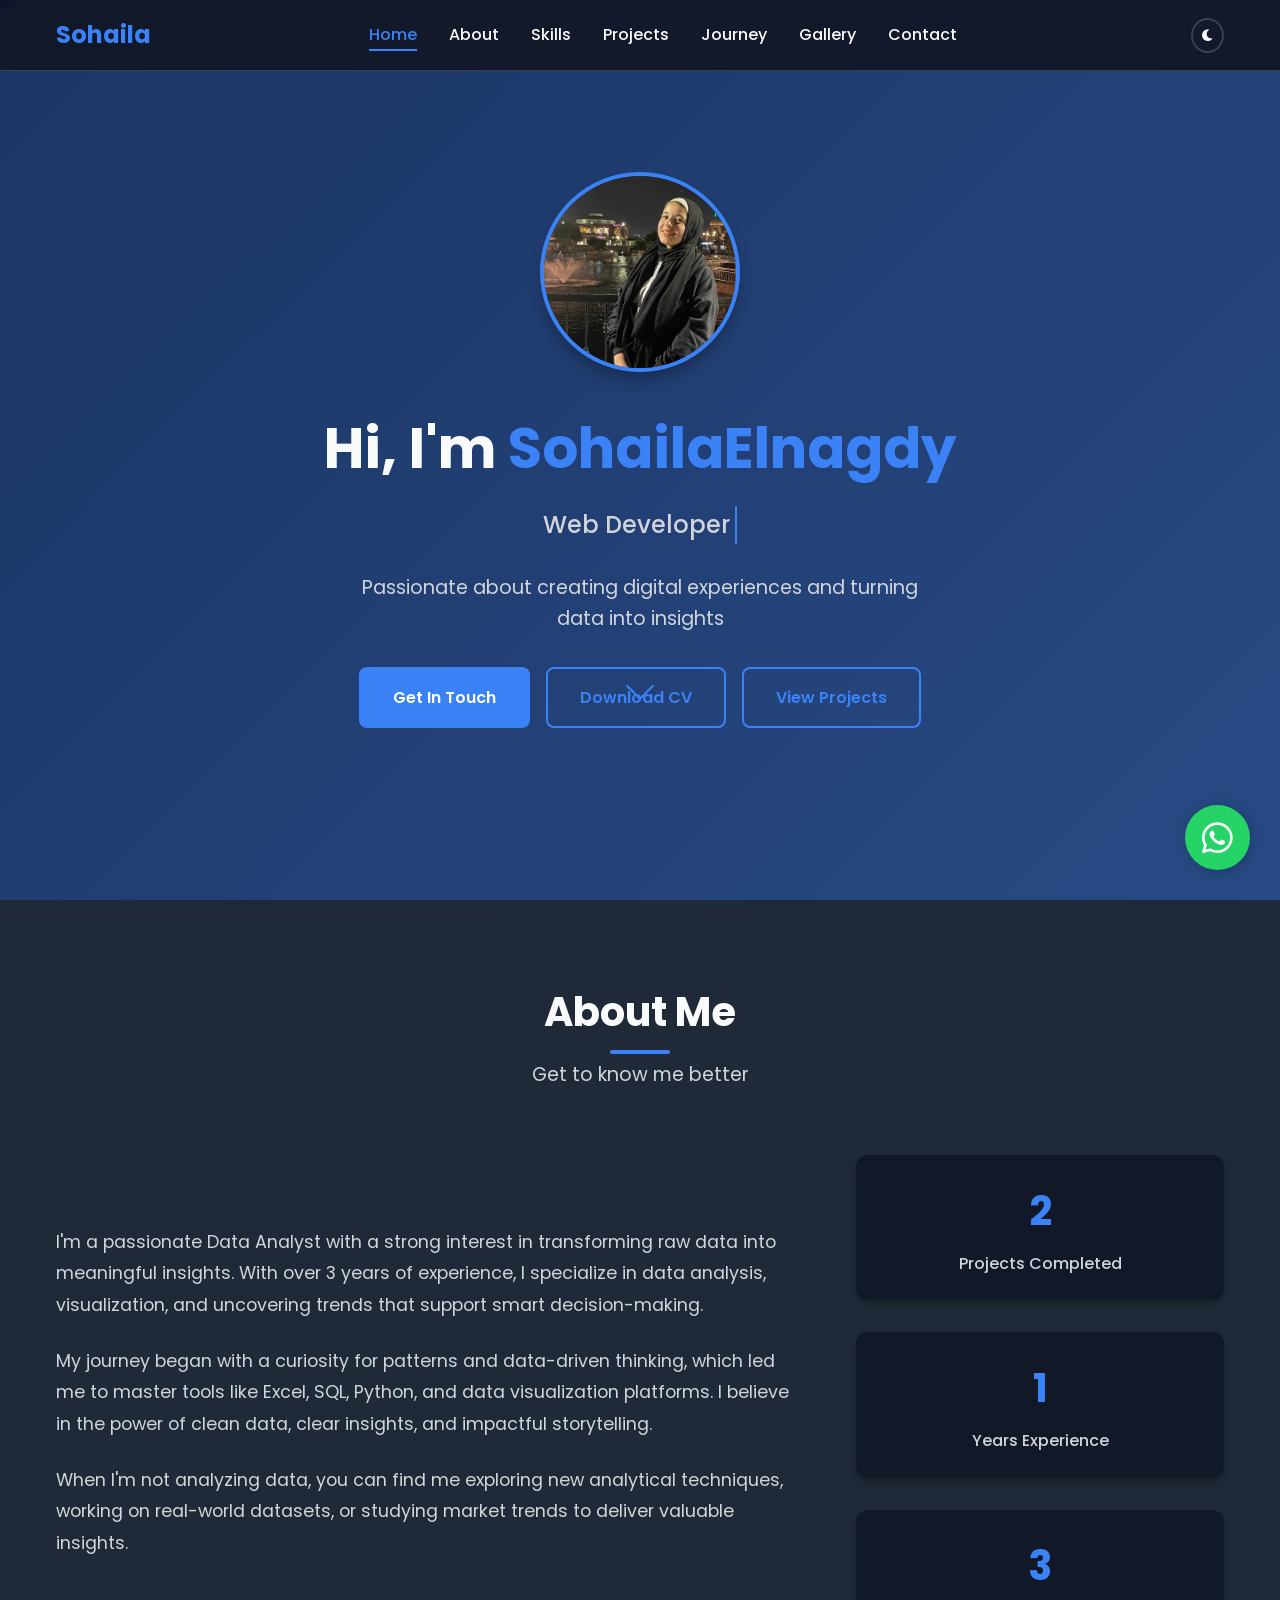
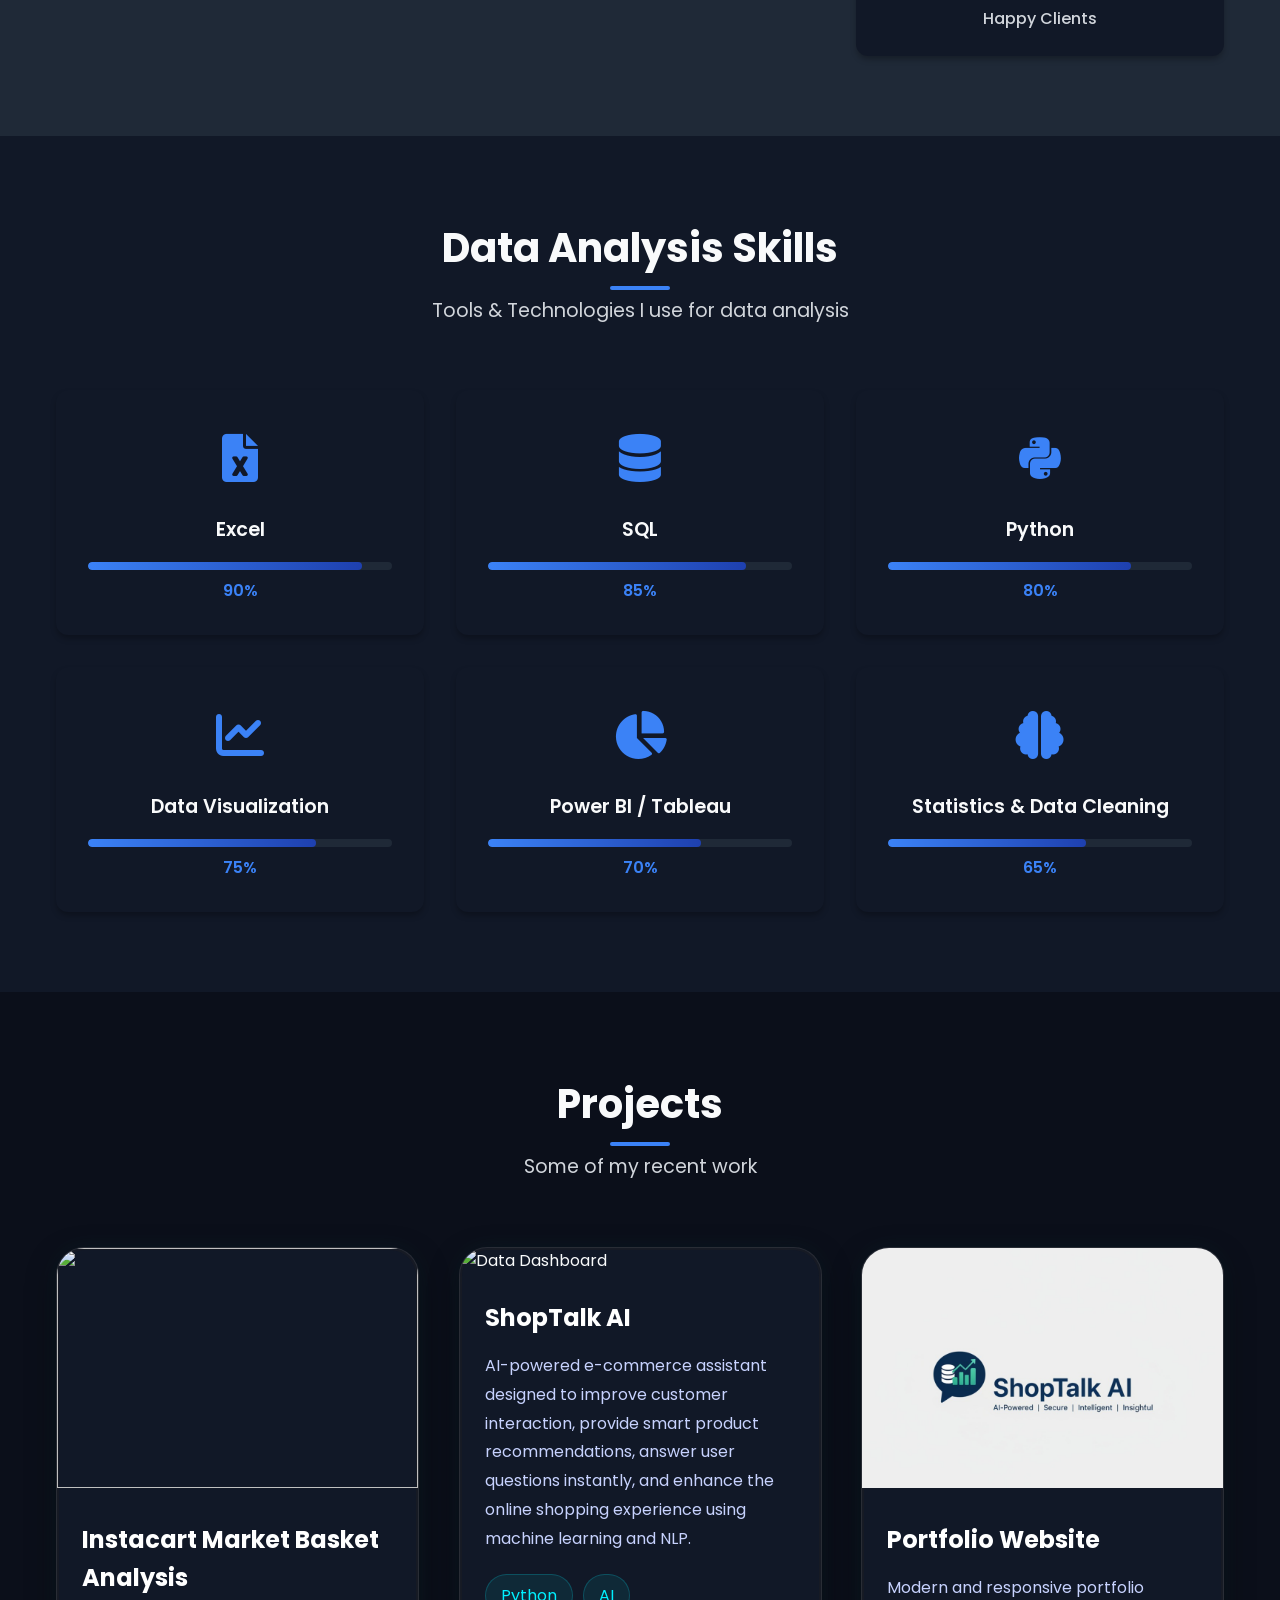
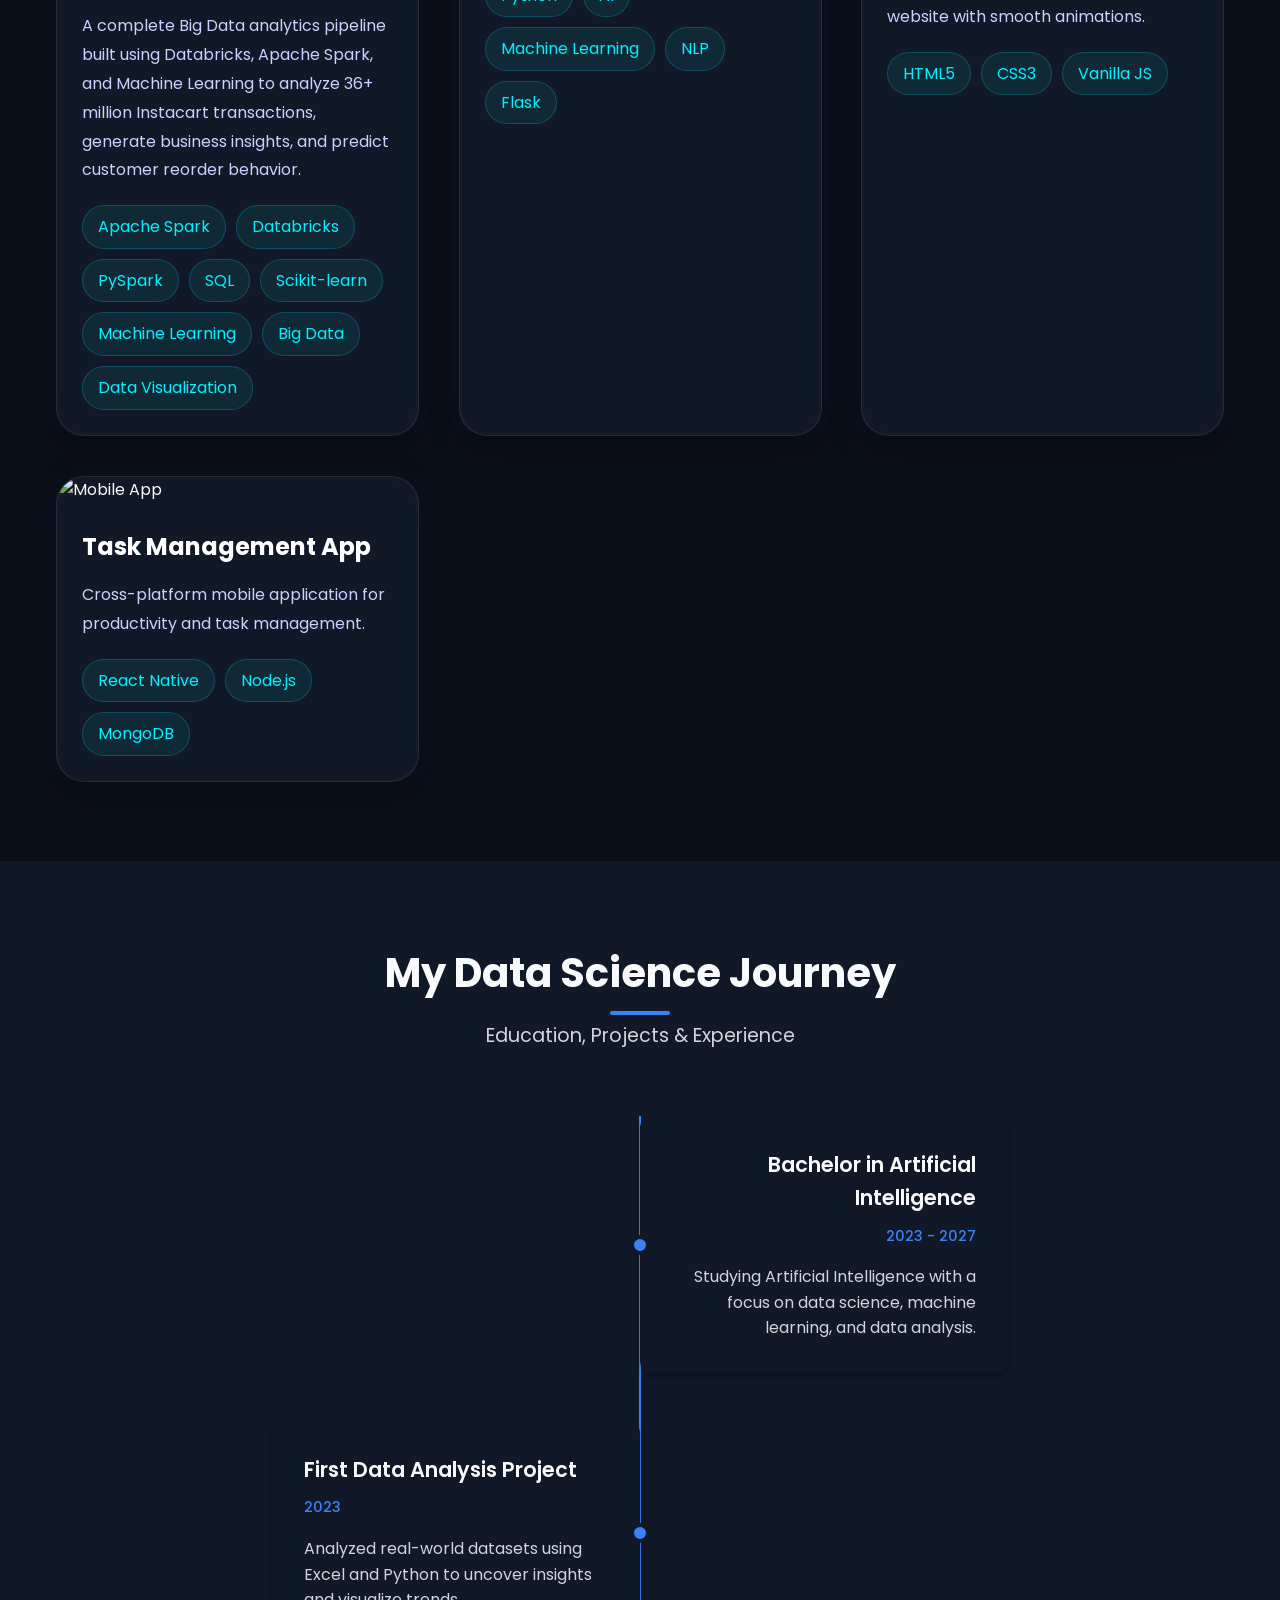
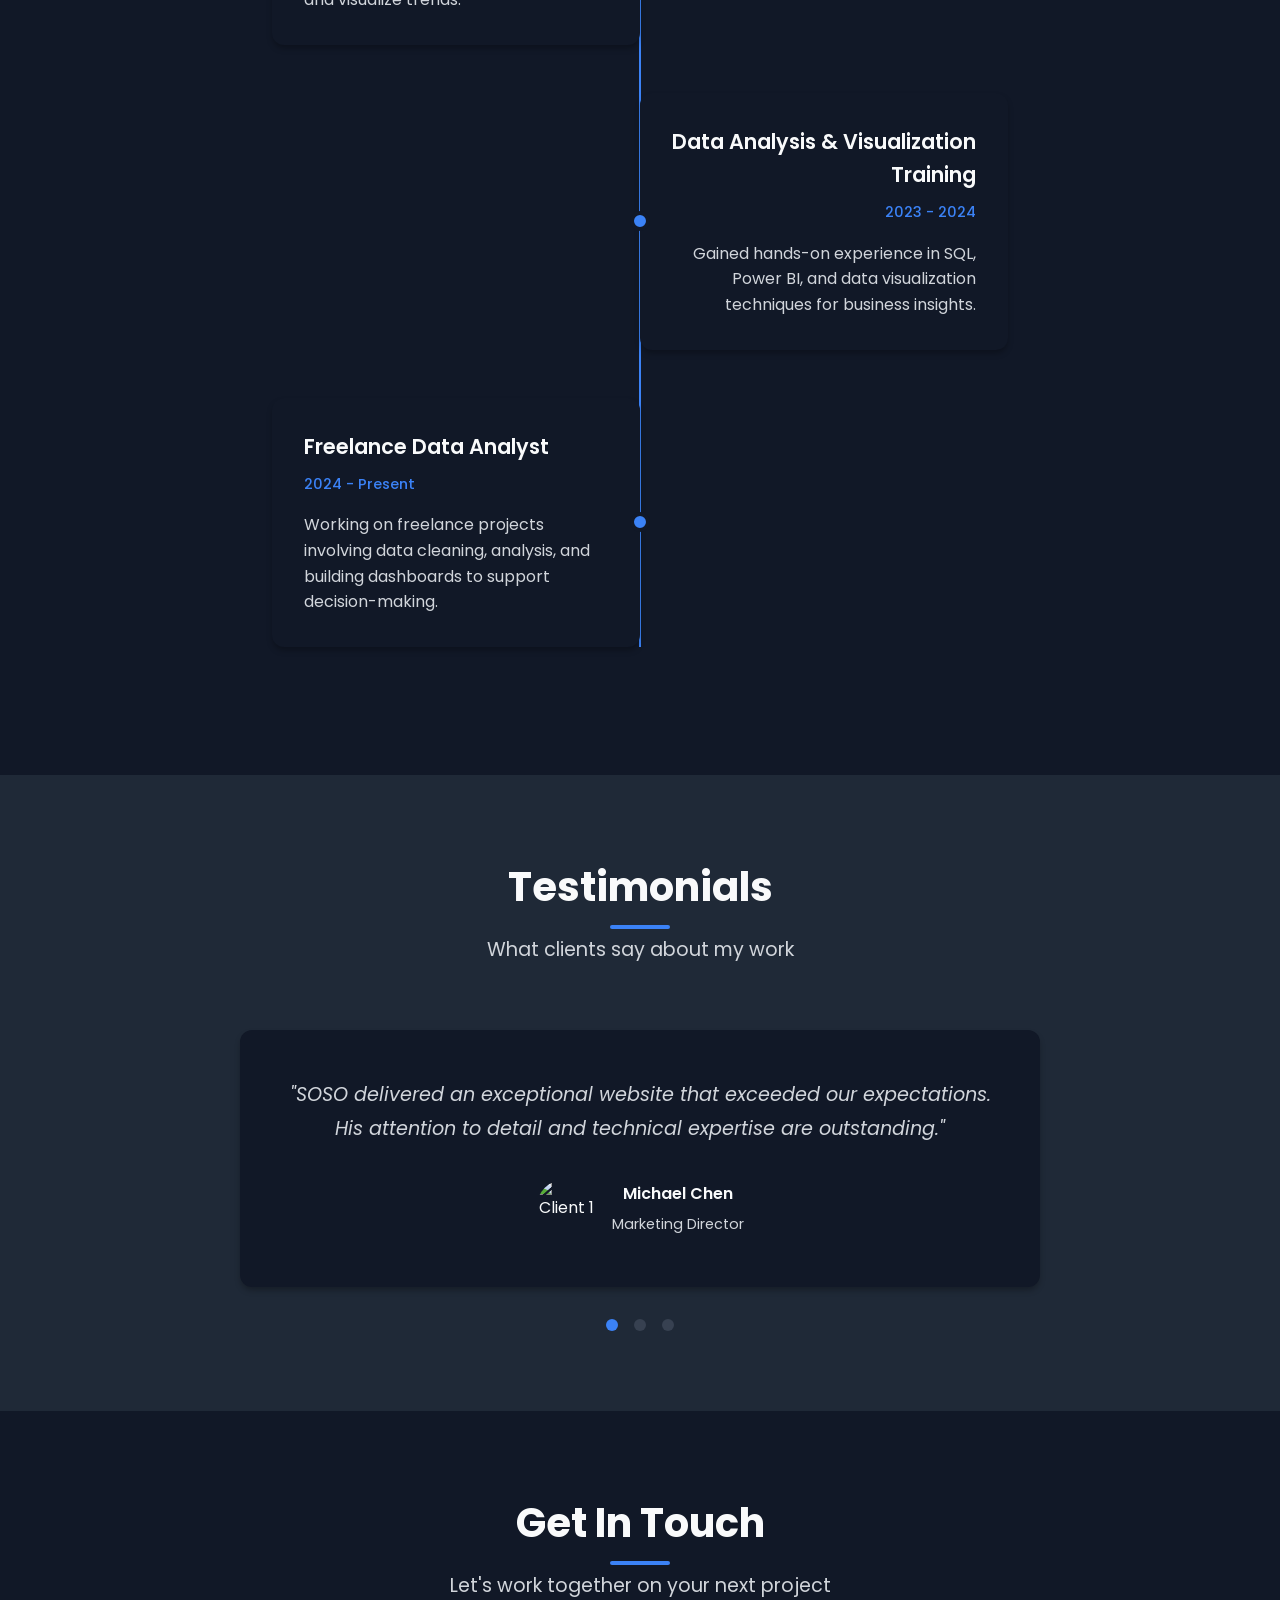
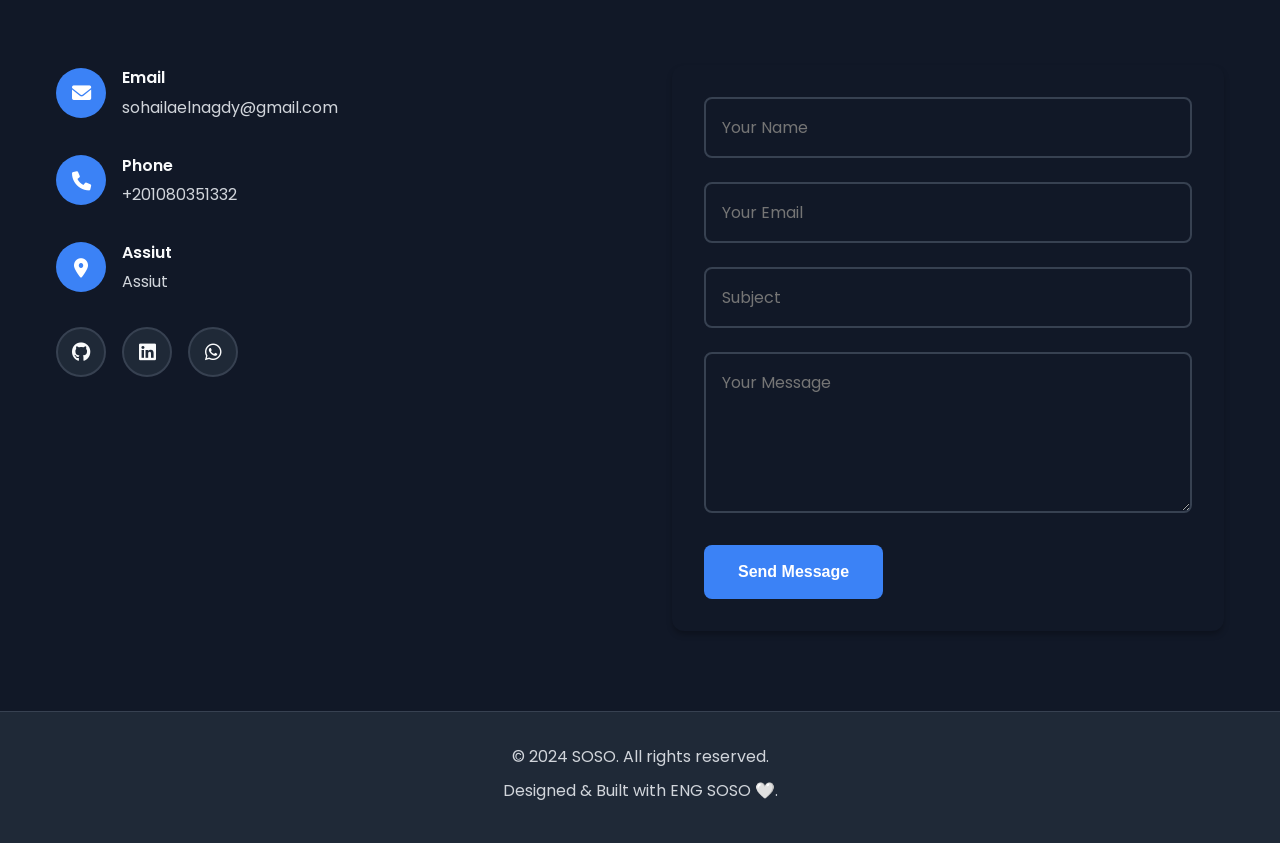
==== commit efe9c3f1: "Update index.html" ====
--- a/index.html
+++ b/index.html
@@ -259,7 +259,7 @@
         <img src="ShopTalk_AI_.jpeg">
 
         <div class="project-overlay">
-            <a href="#" class="project-link">View Project</a>
+            <a href="https://github.com/s23011844-maker/ShopTalk_AI_" class="project-link">View Project</a>
         </div>
     </div>
                     <div class="project-info">
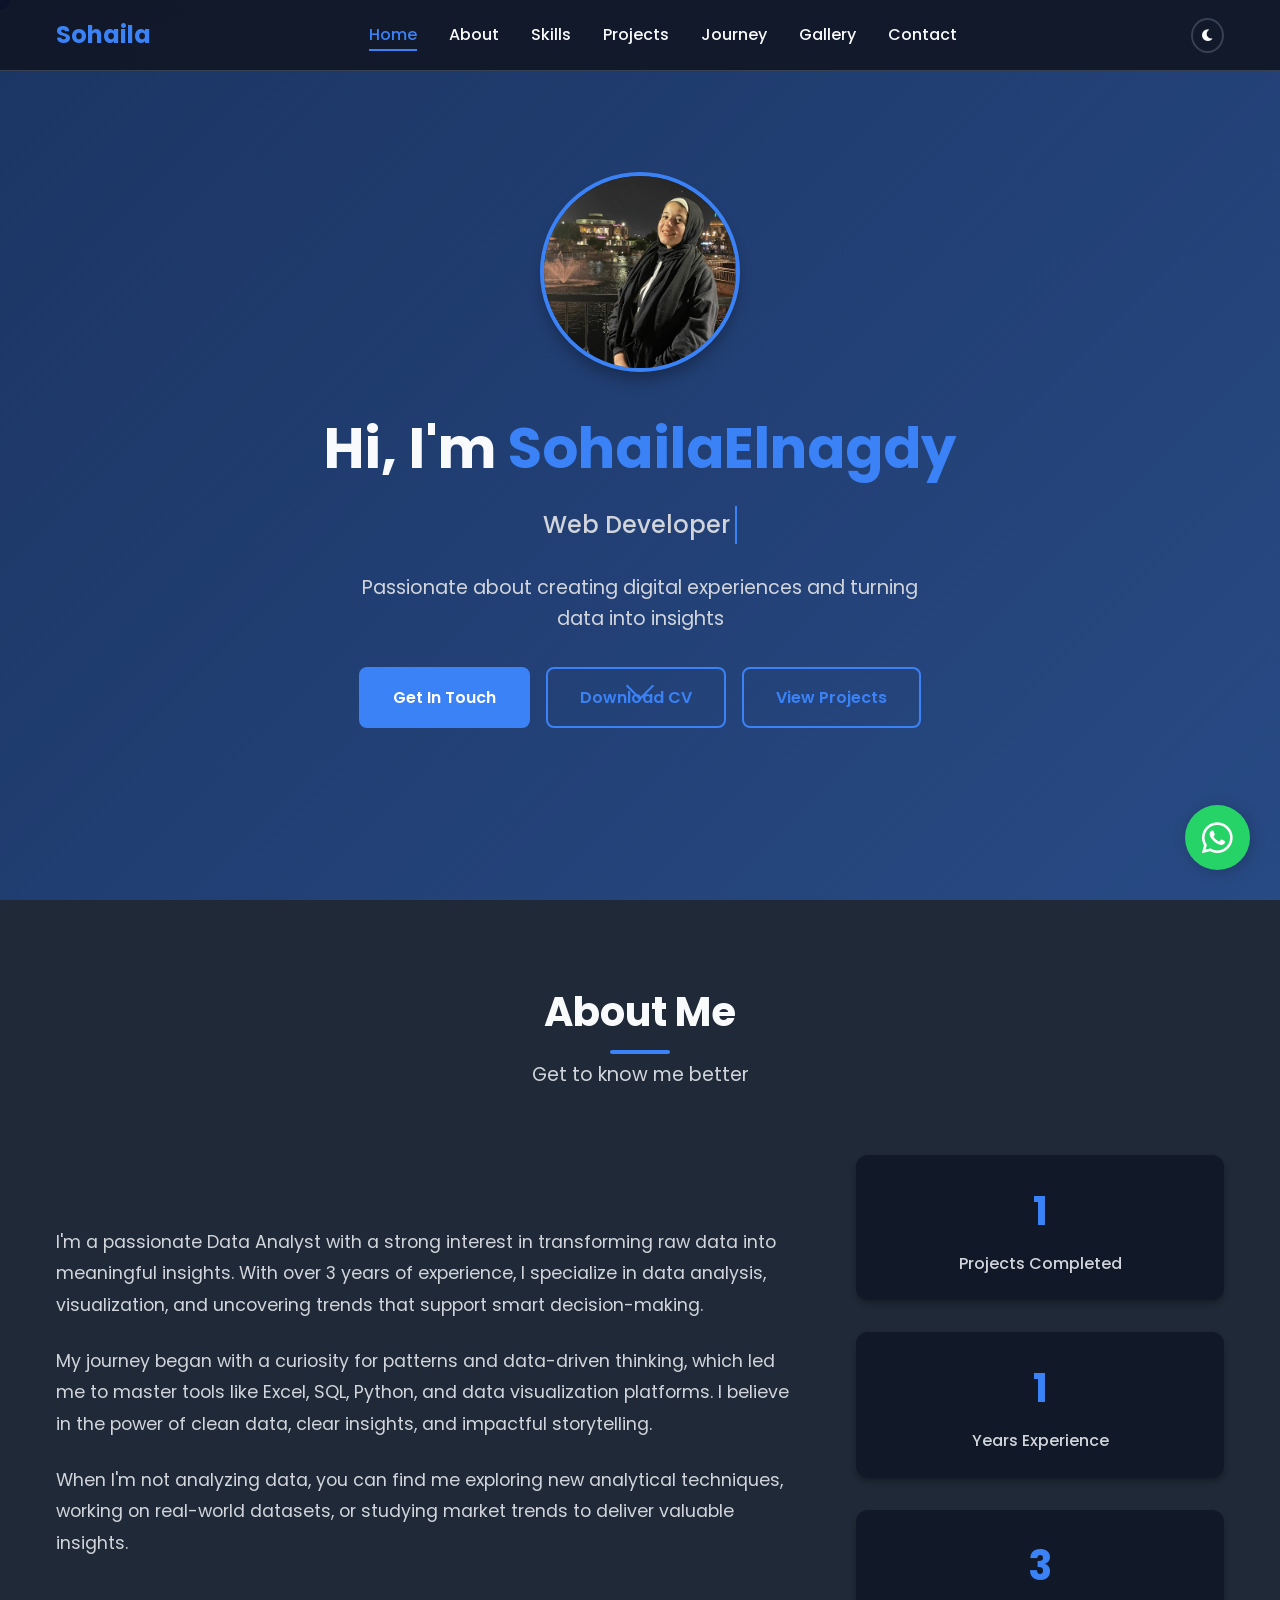
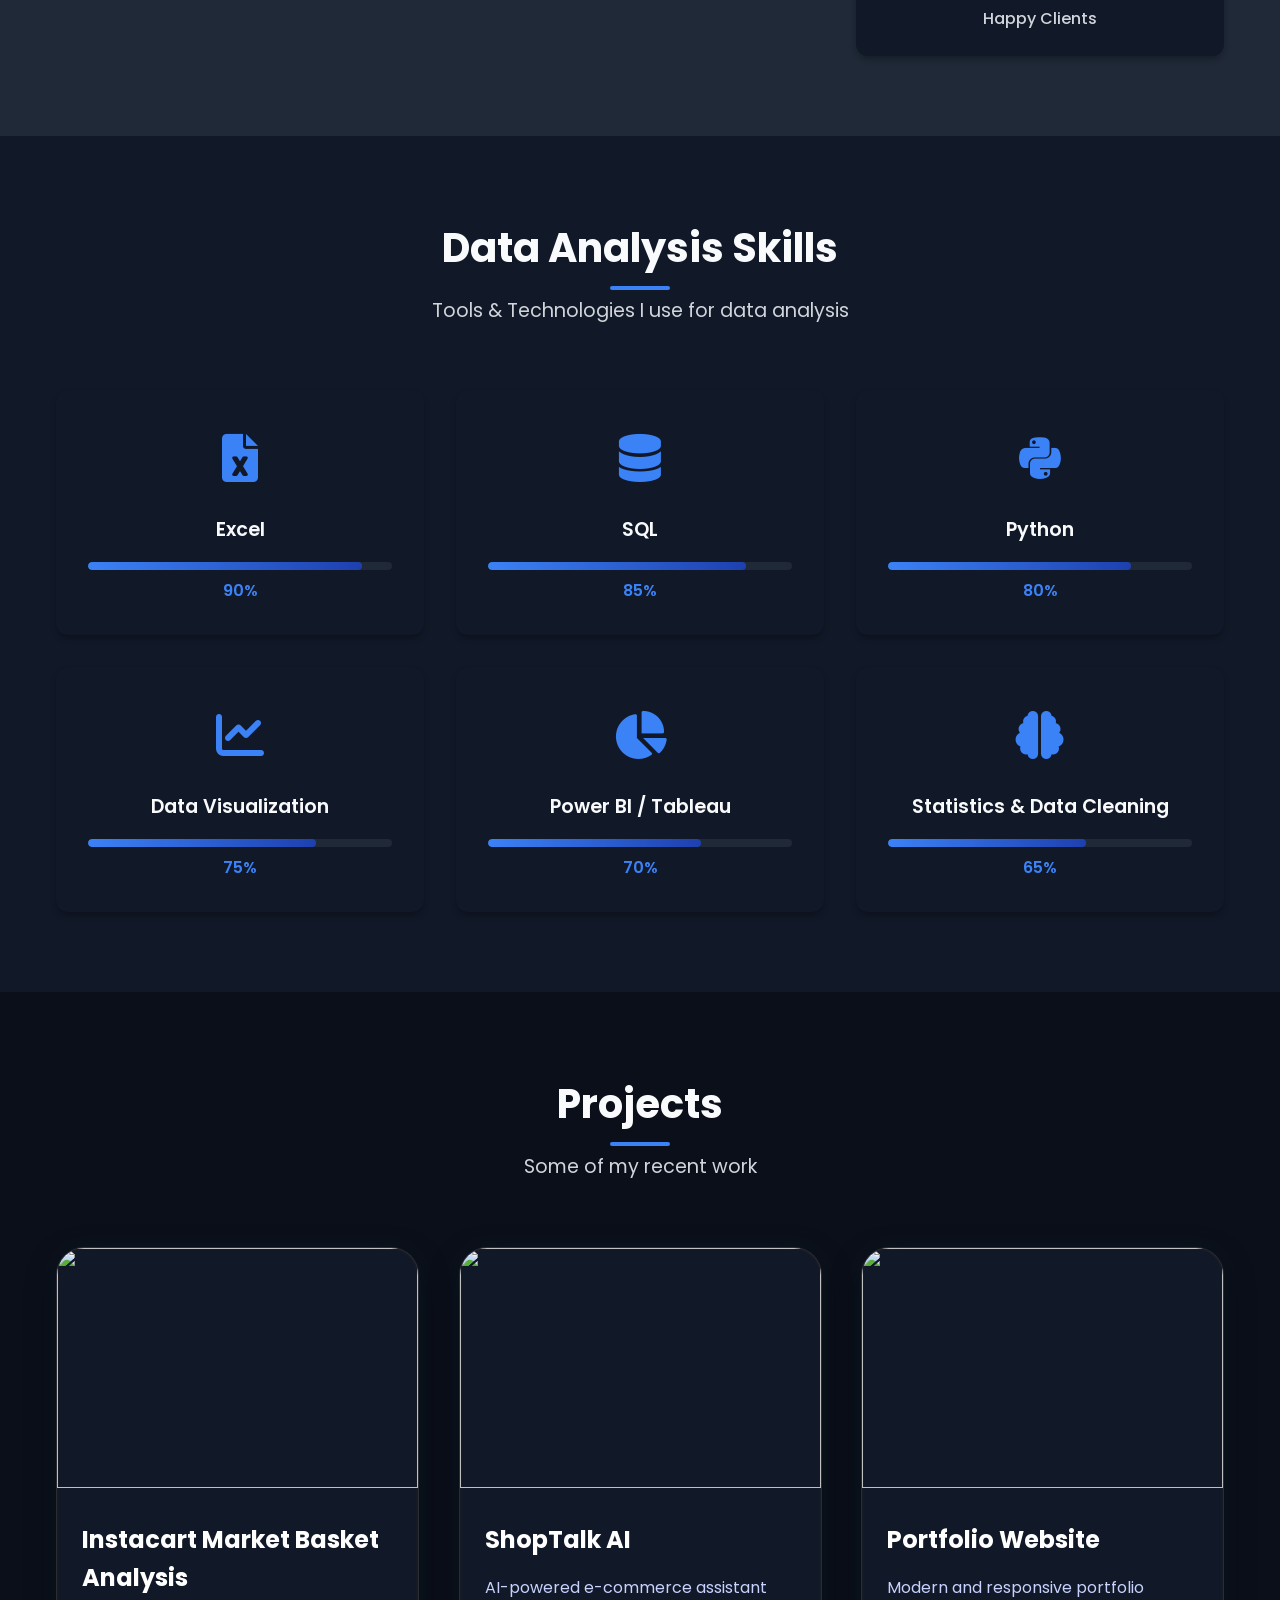
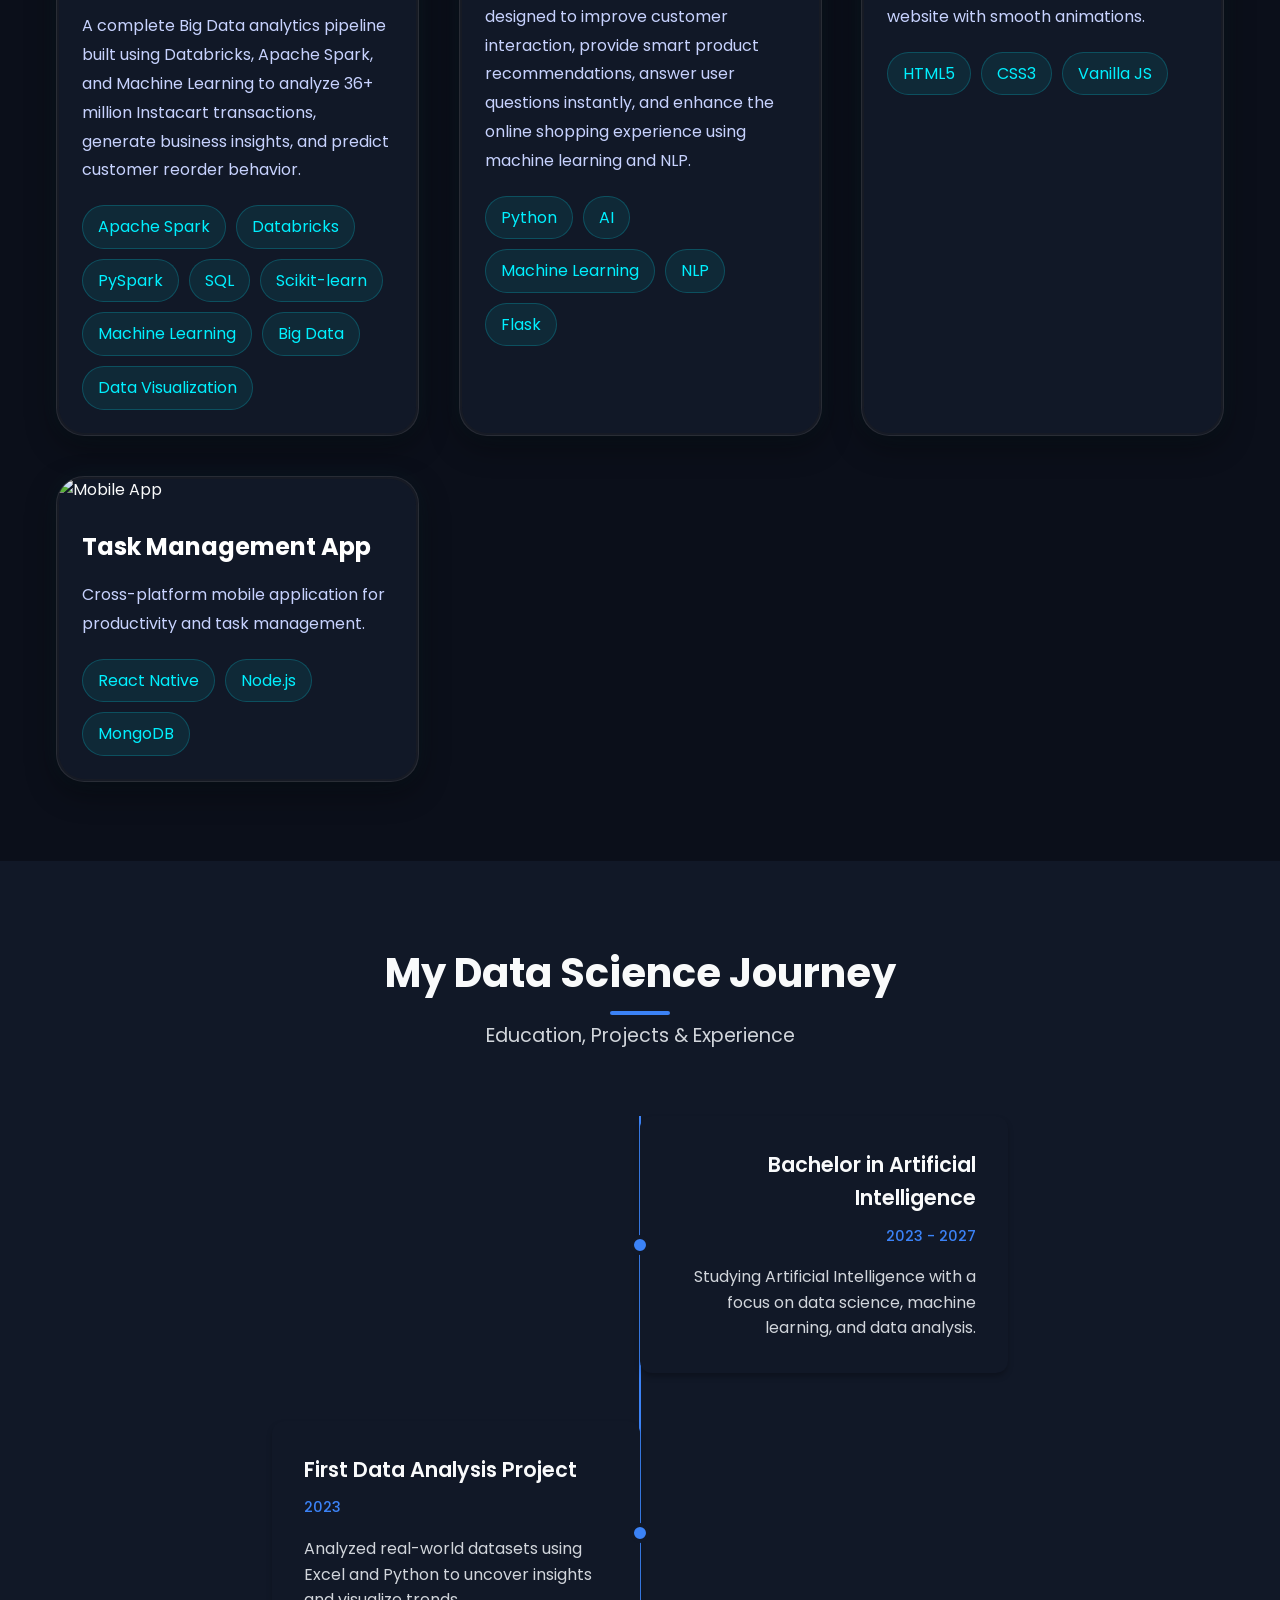
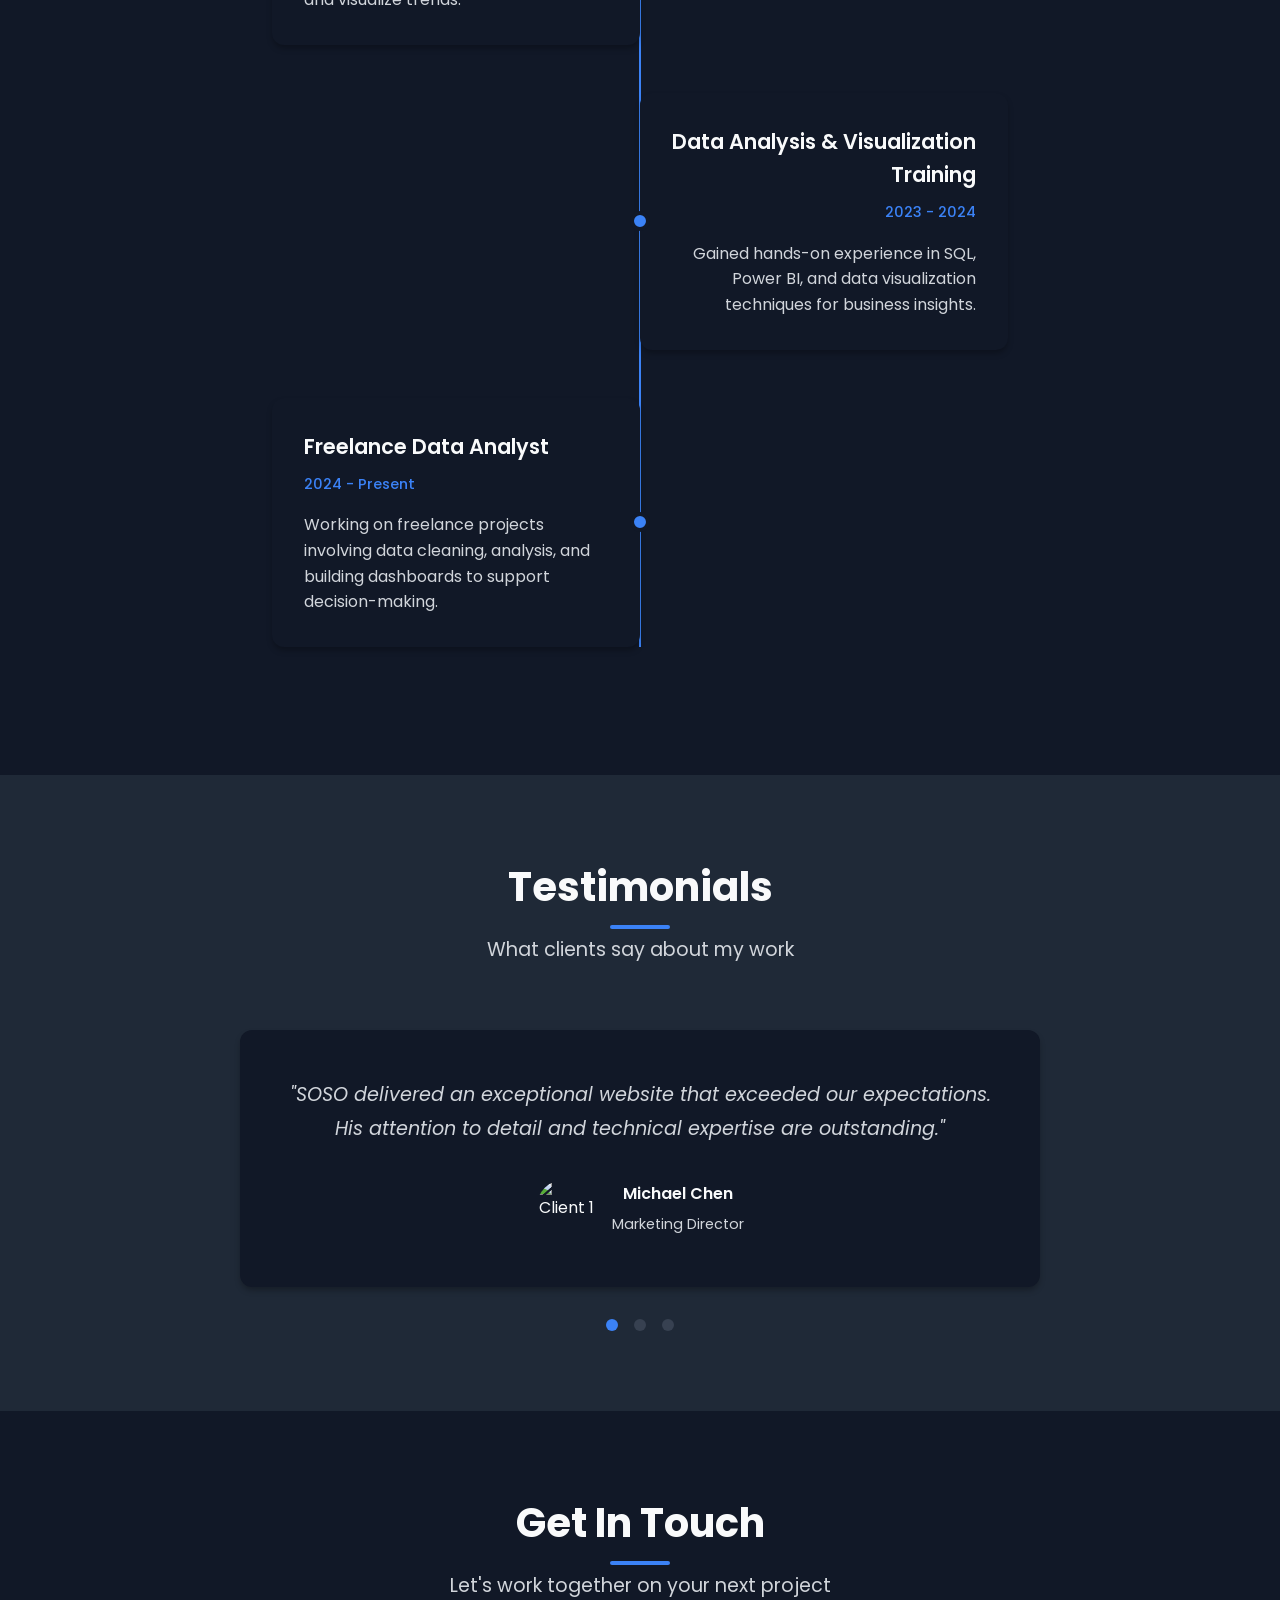
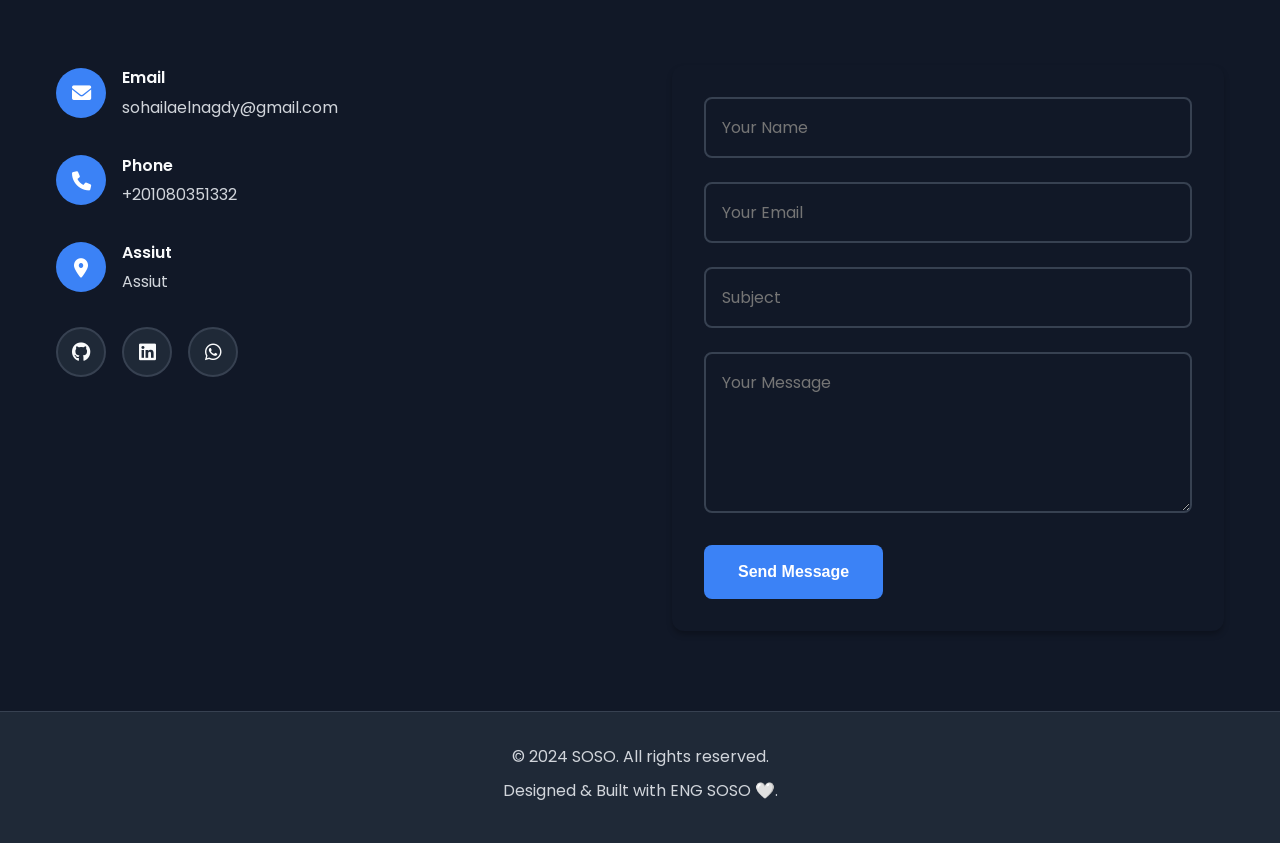
==== commit de63fd70: "Update index.html" ====
--- a/index.html
+++ b/index.html
@@ -230,9 +230,9 @@
                 </div>
                 <div class="project-card">
                     <div class="project-image">
-                        <img src="https://images.pexels.com/photos/590020/pexels-photo-590020.jpeg?auto=compress&cs=tinysrgb&w=500" alt="Data Dashboard">
+                        <img src=""ShopTalk_AI_.jpeg">
                         <div class="project-overlay">
-                            <a href="#" class="project-link">View Project</a>
+                            <a href="https://github.com/s23011844-maker/ShopTalk_AI" class="project-link">View Project</a>
                         </div>
                     </div>
                     <div class="project-info">
@@ -256,10 +256,10 @@
 
 <div class="project-card">
     <div class="project-image">
-        <img src="ShopTalk_AI_.jpeg">
+        <img src="https://encrypted-tbn0.gstatic.com/images?q=tbn:ANd9GcQEQcIKUsFFfEKpp_rAYAuHbivH9Xr3mKLhNA&s">
 
         <div class="project-overlay">
-            <a href="https://github.com/s23011844-maker/ShopTalk_AI_" class="project-link">View Project</a>
+            <a href="#" class="project-link">View Project</a>
         </div>
     </div>
                     <div class="project-info">
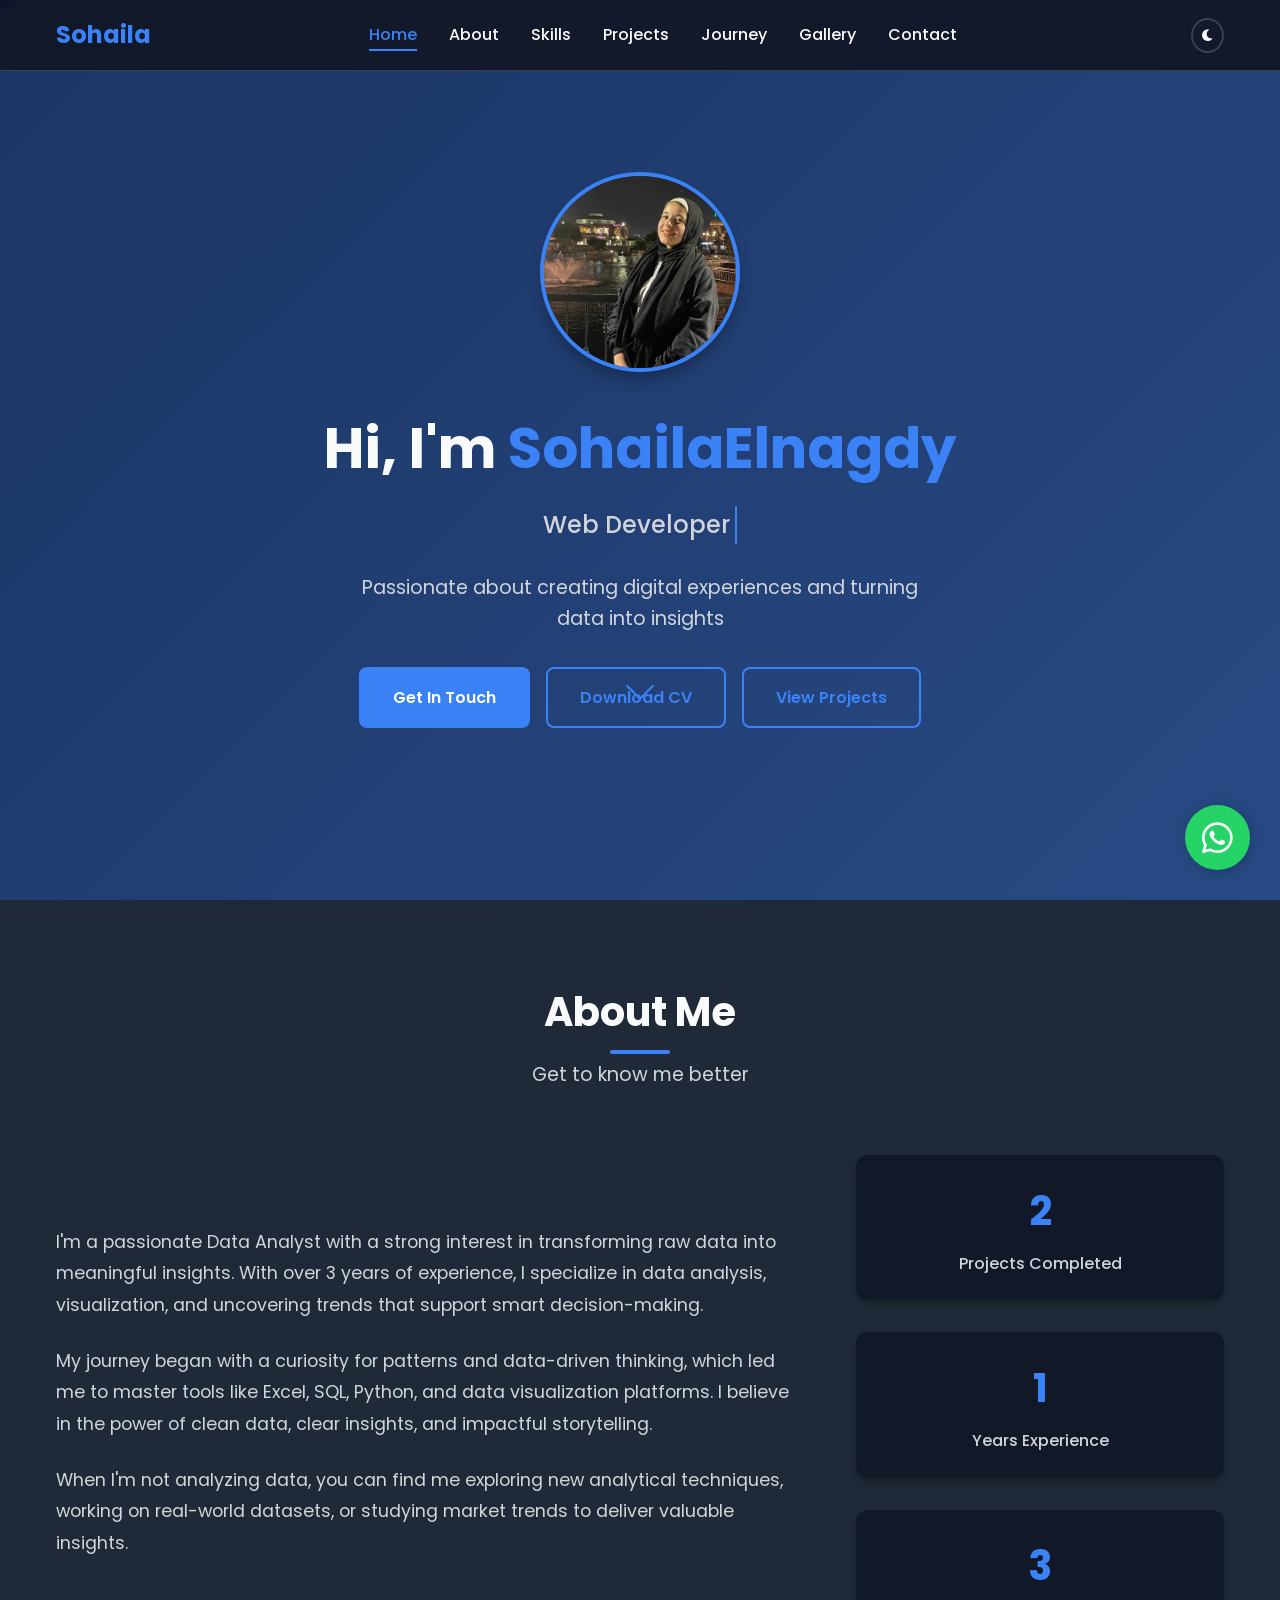
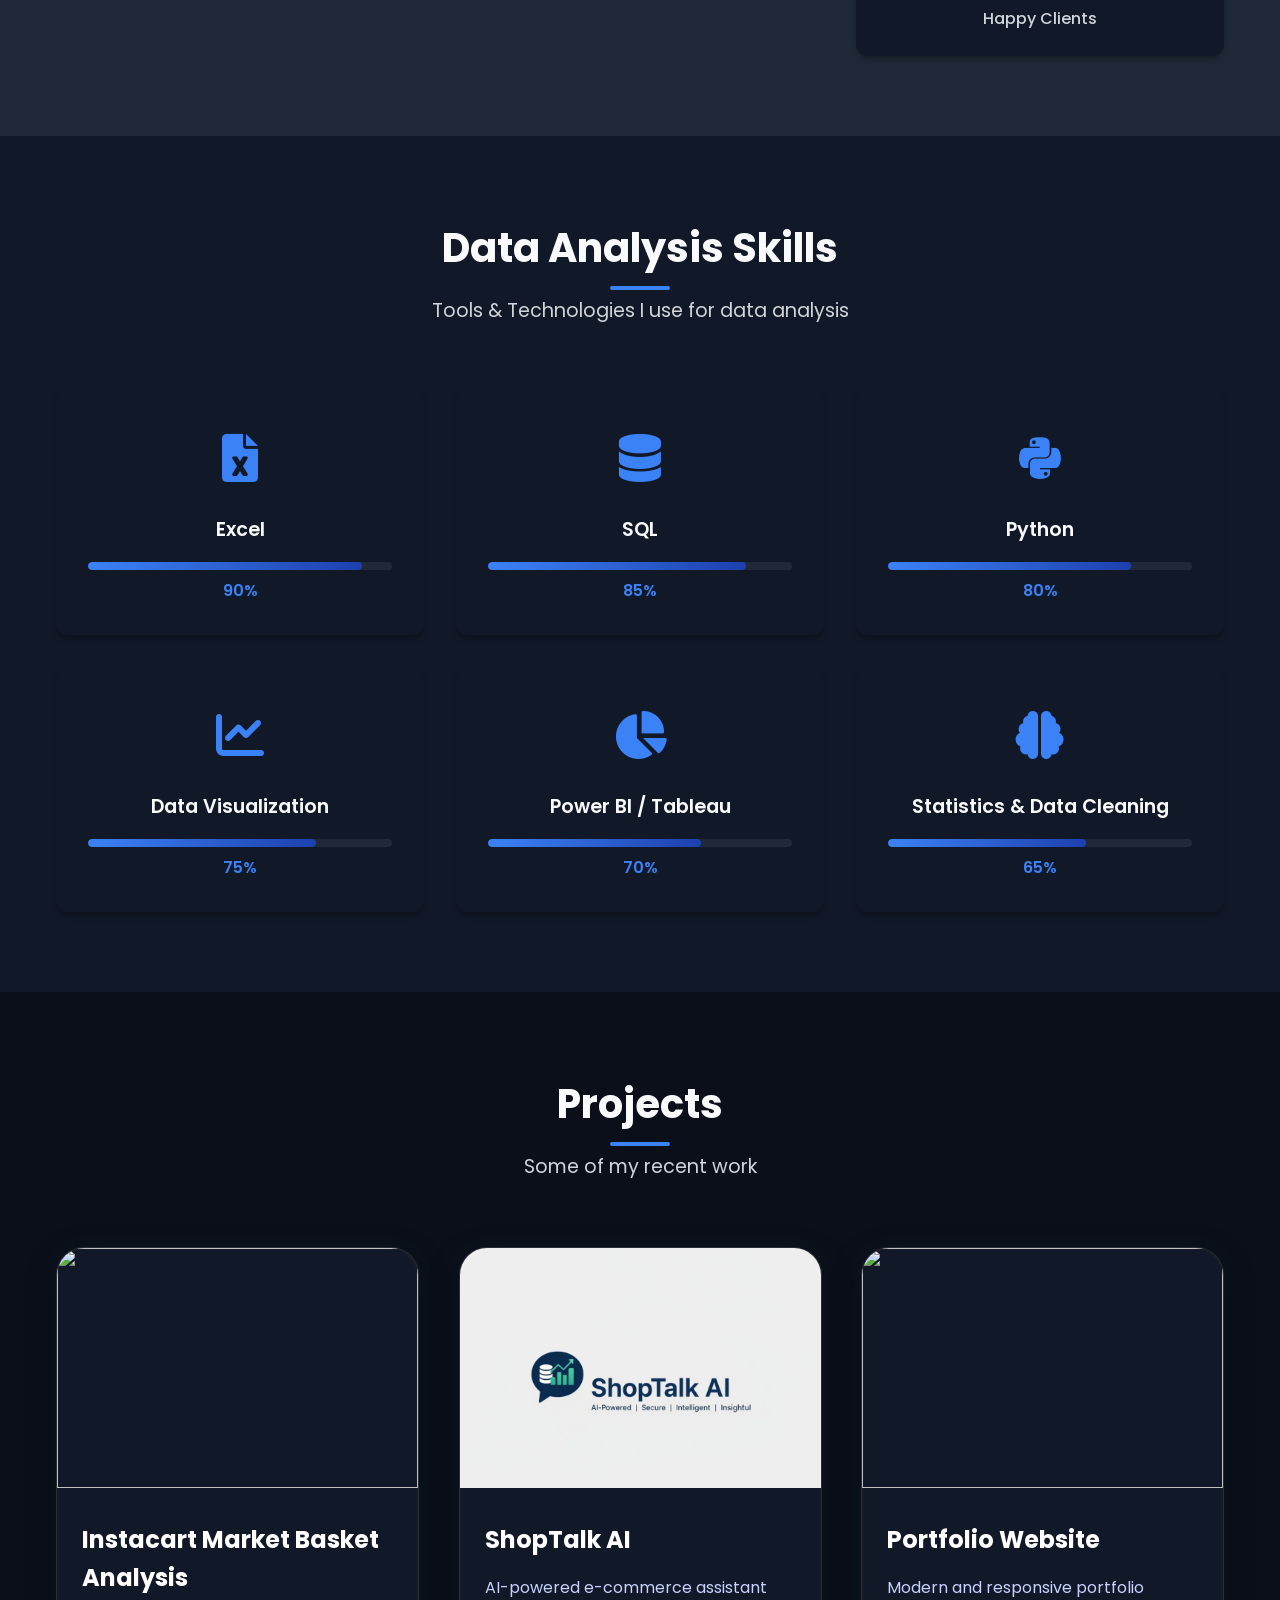
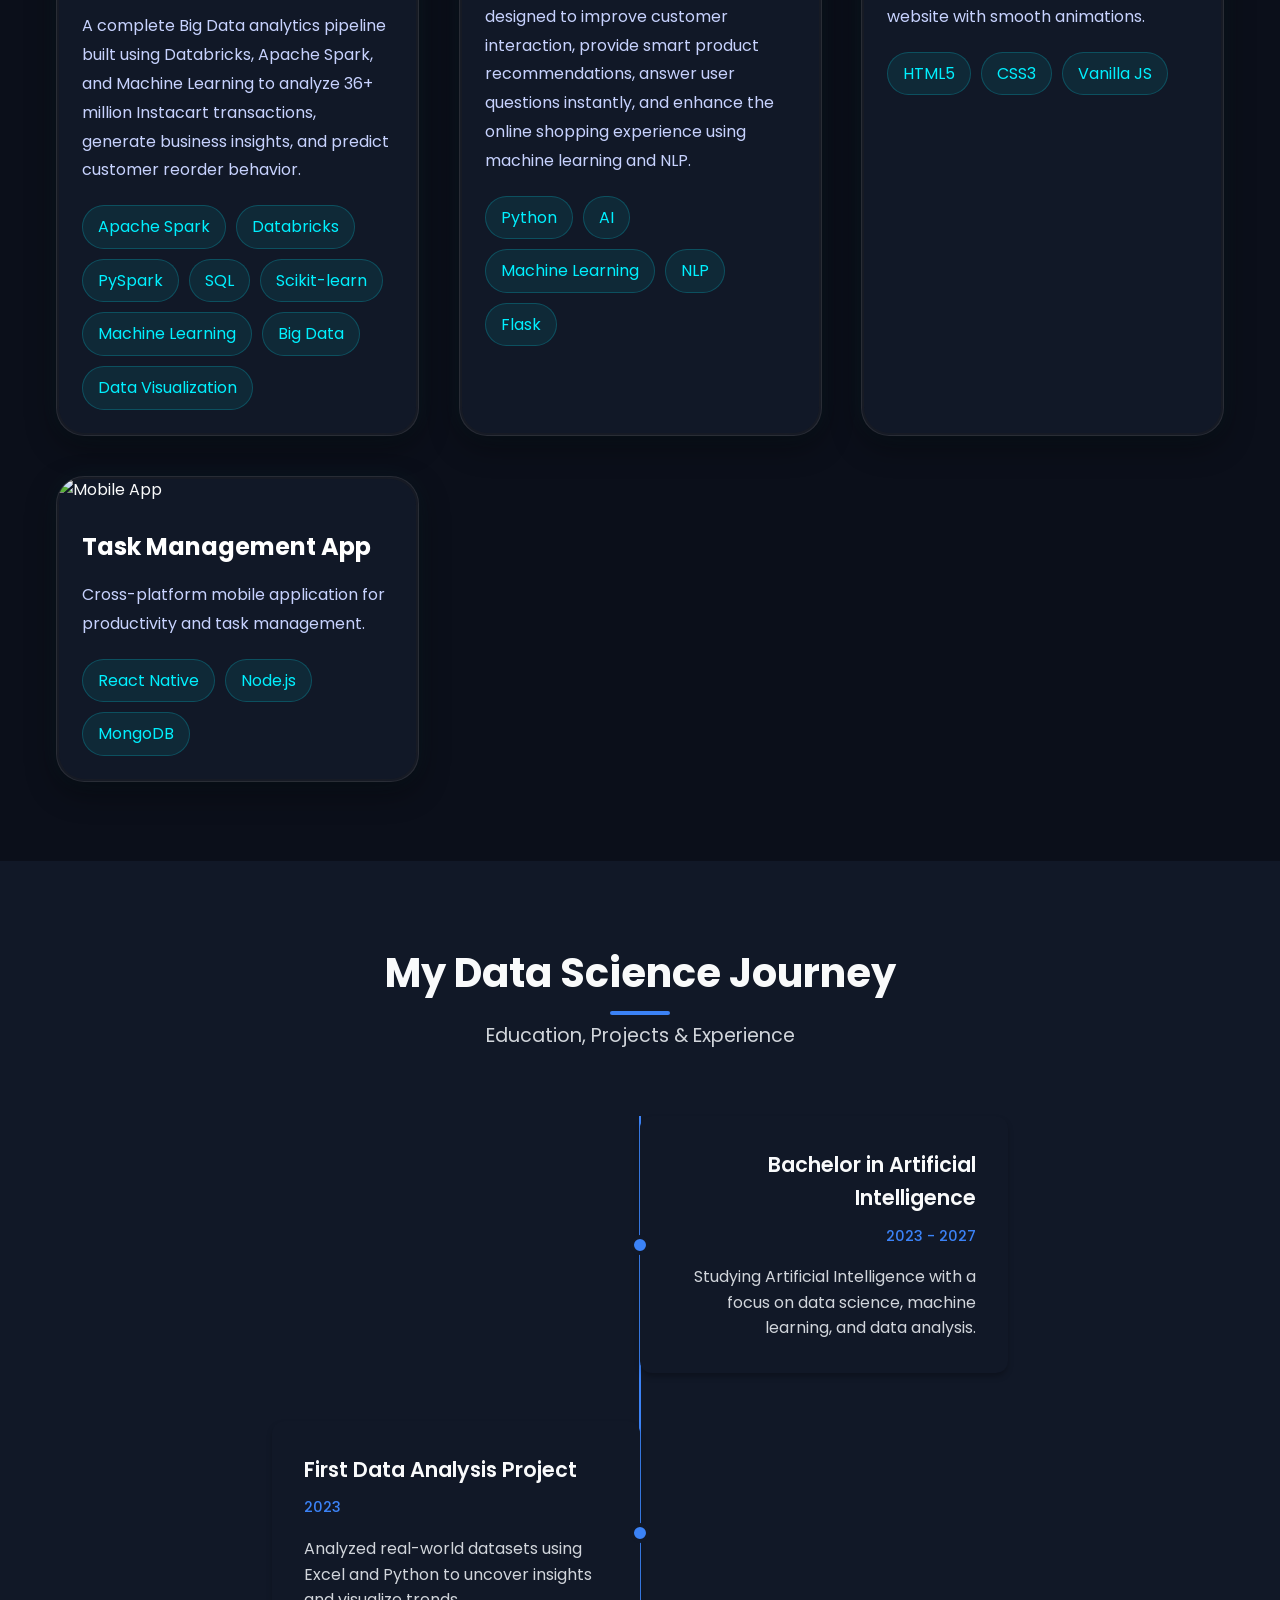
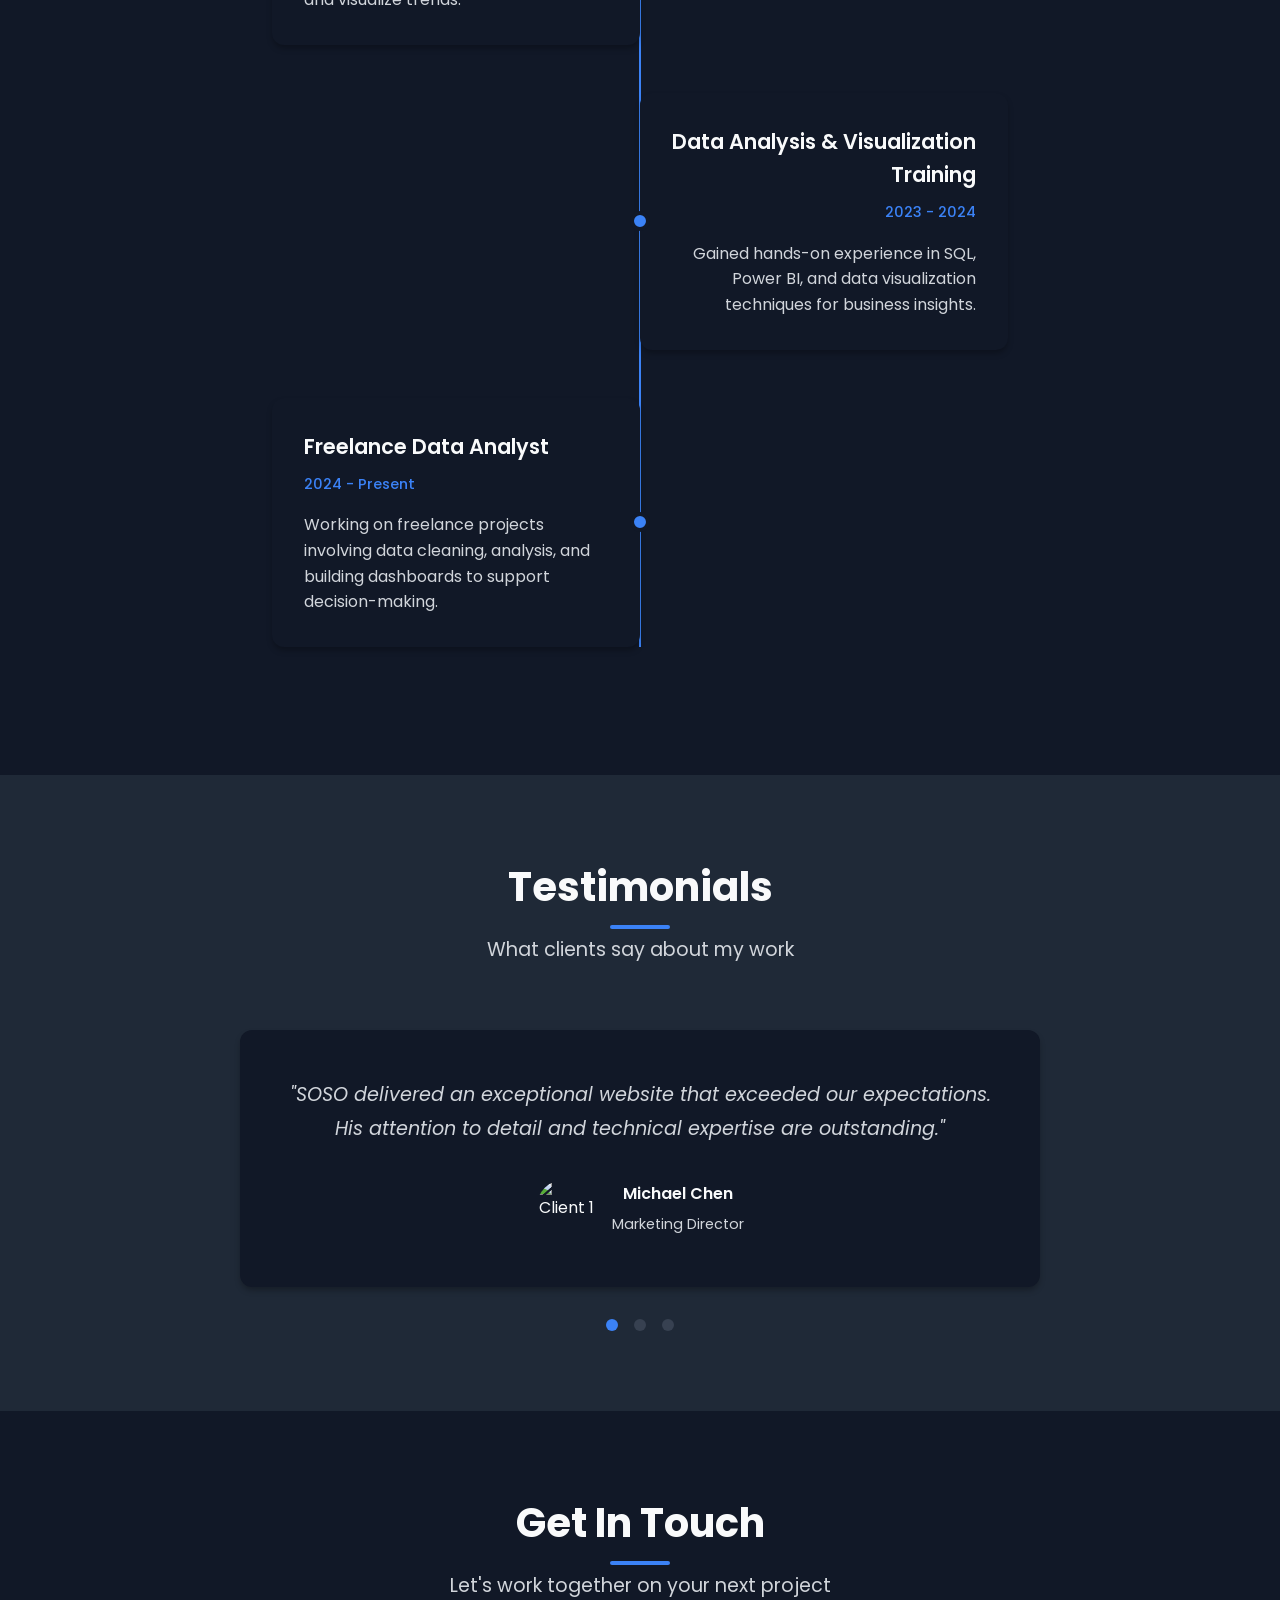
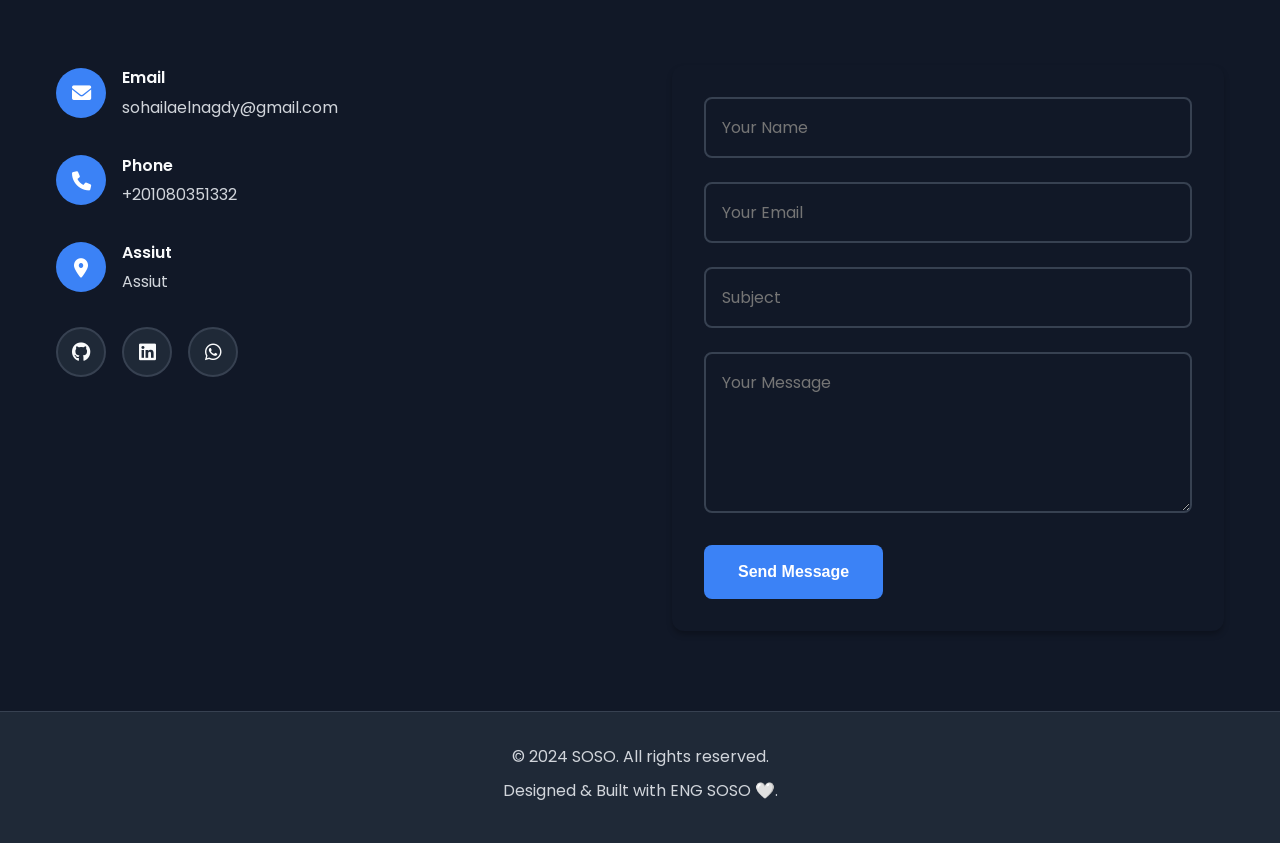
==== commit d2df316e: "Update index.html" ====
--- a/index.html
+++ b/index.html
@@ -230,7 +230,7 @@
                 </div>
                 <div class="project-card">
                     <div class="project-image">
-                        <img src=""ShopTalk_AI_.jpeg">
+                        <img src="ShopTalk_AI_.jpeg">
                         <div class="project-overlay">
                             <a href="https://github.com/s23011844-maker/ShopTalk_AI" class="project-link">View Project</a>
                         </div>
